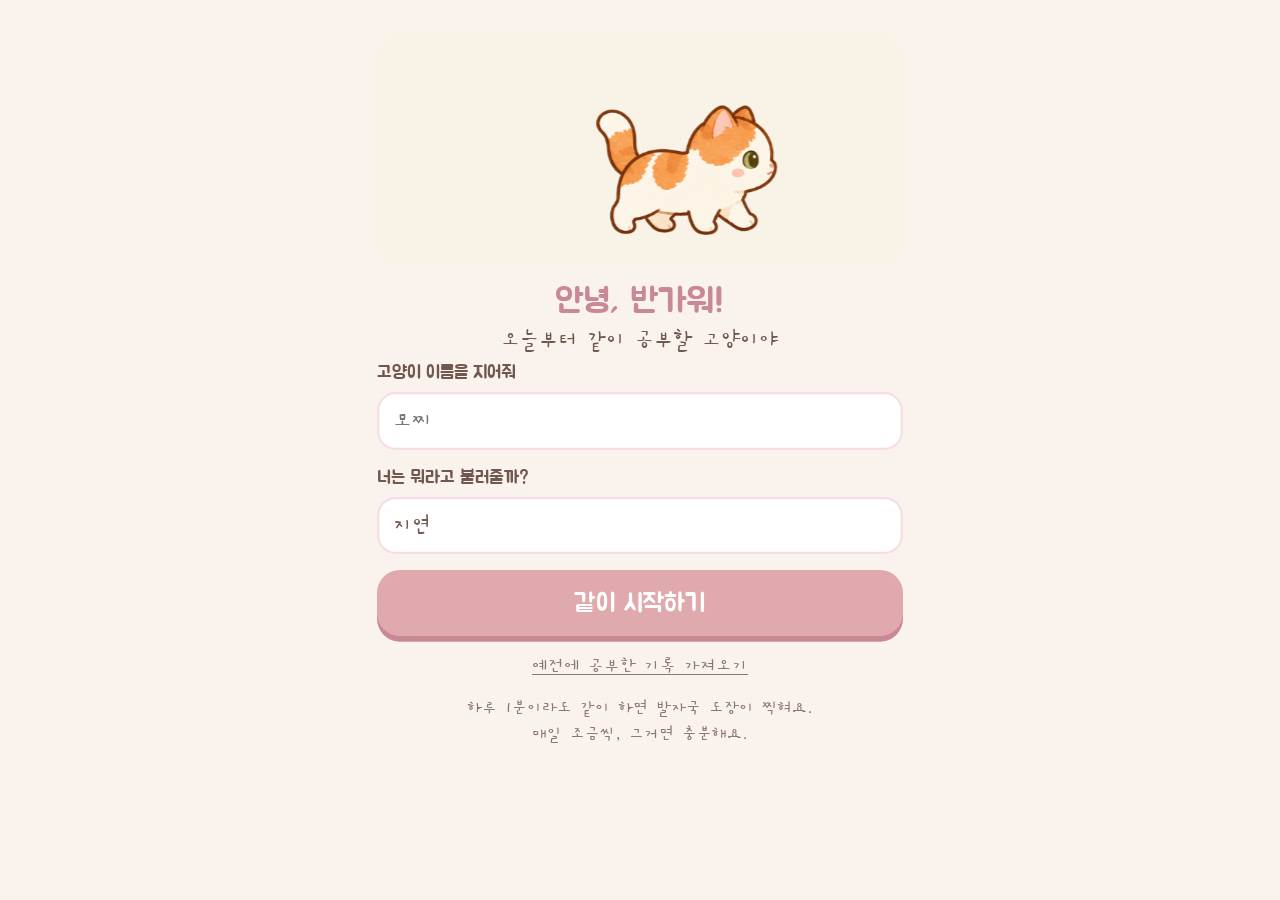
==== index.html @ 9a5773cb "Update installed app icon to painted kitten" ====
<!doctype html>
<html lang="ko">
<head>
<meta charset="utf-8">
<meta name="viewport" content="width=device-width,initial-scale=1,viewport-fit=cover,user-scalable=no">
<title>냥공부</title>
<meta name="description" content="고양이랑 매일 조금씩 공부하는 앱">
<meta name="theme-color" content="#fffaf0">
<meta name="apple-mobile-web-app-capable" content="yes">
<meta name="mobile-web-app-capable" content="yes">
<meta name="apple-mobile-web-app-title" content="냥공부">
<meta name="apple-mobile-web-app-status-bar-style" content="default">
<link rel="apple-touch-icon" href="icons/icon-180-v2.png">
<link rel="icon" href="icons/icon-192-v2.png">
<link rel="manifest" href="manifest.json">
<link rel="preconnect" href="https://fonts.googleapis.com">
<link rel="preconnect" href="https://fonts.gstatic.com" crossorigin>
<link href="https://fonts.googleapis.com/css2?family=Gaegu:wght@400;700&family=Jua&display=swap" rel="stylesheet">
<style>
:root{
  --bg:#faf3ed; --card:#fffdf8; --ink:#70584f; --soft:#8d786f; --line:#8a6d61;
  --pink:#dfa9ae; --pink-d:#c98994; --pink-l:#f5dfe0;
  --mint:#b4ccb8; --mint-l:#e8f0e5; --butter:#efda98; --butter-l:#f9efd2;
  --lav:#c9c2d9; --lav-l:#efebf5; --sky:#c9dfe5;
  --fur:#fffaf2; --p1:#e8ad7c; --p2:#e8ad7c; --tail:#e8ad7c;
  --frame-bd:#ffffff; --frame-bg:#ffe9ef; --frame-tape:transparent;
  --room-wall:#f8f2e7; --room-floor1:#f2eadb; --room-floor2:#f2eadb; --room-border:#d9c8b5; --room-rug:transparent;
  --r:22px;
  --sat:env(safe-area-inset-top,0px); --sab:env(safe-area-inset-bottom,0px);
}
*{box-sizing:border-box;-webkit-tap-highlight-color:transparent}
html,body{margin:0;height:100%;background:var(--bg);color:var(--ink)}
body{font-family:'Gaegu','Jua',system-ui,sans-serif;font-size:19px;overflow-x:hidden;
  -webkit-user-select:none;user-select:none;overscroll-behavior:none}
button,input{font-family:inherit;color:inherit}
.jua{font-family:'Jua',system-ui,sans-serif}
#app{max-width:520px;margin:0 auto;min-height:100%;padding:calc(var(--sat) + 14px) 16px calc(var(--sab) + 96px)}

/* ---------- 상단 ---------- */
.top{display:flex;align-items:center;justify-content:space-between;margin-bottom:12px}
.logo{font-family:'Jua';font-size:24px;color:var(--pink-d);letter-spacing:-.5px}
.pills{display:flex;gap:6px}
.pill{display:flex;align-items:center;gap:4px;background:var(--card);border-radius:99px;padding:5px 11px 5px 8px;
  font-family:'Jua';font-size:15px;box-shadow:0 2px 0 #f3d9e1}
.pill svg{width:18px;height:18px}
.dday-pill{color:var(--pink-d);white-space:nowrap}

.card{background:var(--card);border-radius:var(--r);padding:16px 18px;box-shadow:0 3px 0 #f5dbe3}
.greet{font-family:'Jua';font-size:22px;margin:0 0 4px}
.line{font-size:21px;line-height:1.35;margin:0;min-height:1.35em}
.today{margin-top:8px;font-size:17px;color:var(--soft)}

/* ---------- 무대 (고양이가 걷는 곳) ---------- */
.stage{position:relative;height:234px;margin:12px -16px 4px;overflow:hidden;background:var(--room-wall)}
.stage .wall{position:absolute;inset:0 0 76px 0;
  background:linear-gradient(90deg,rgba(138,109,97,.07) 1px,transparent 1px) 0 0/38px 38px,
    linear-gradient(0deg,rgba(138,109,97,.06) 1px,transparent 1px) 0 0/38px 38px,var(--room-wall);
  transition:background .4s}
.stage .floor{position:absolute;left:0;right:0;bottom:0;height:78px;
  background:linear-gradient(90deg,rgba(138,109,97,.11) 1px,transparent 1px) 0 0/38px 38px,
    linear-gradient(0deg,rgba(138,109,97,.09) 1px,transparent 1px) 0 0/38px 38px,var(--room-floor1);
  border-top:2px solid var(--room-border);transition:background .4s,border-color .4s}
.stage .rug{display:none}
.win{position:absolute;right:26px;top:14px;width:78px;height:64px;border-radius:14px;background:linear-gradient(#cfeafe,#eaf6ff);
  border:4px solid #fff;box-shadow:0 2px 0 #f3d4de}
.win:before,.win:after{content:"";position:absolute;background:#fff}
.win:before{left:50%;top:0;bottom:0;width:4px;transform:translateX(-50%)}
.win:after{top:50%;left:0;right:0;height:4px;transform:translateY(-50%)}
.cloud{position:absolute;width:24px;height:9px;border-radius:9px;background:#fff;top:18px;left:8px;animation:drift 9s linear infinite}
@keyframes drift{from{transform:translateX(-10px)}to{transform:translateX(60px)}}
.frame{position:absolute;left:26px;top:20px;width:44px;height:54px;background:#fff;border-radius:8px;box-shadow:0 2px 0 #f3d4de;
  display:grid;place-items:center;font-family:'Jua';font-size:11px;color:var(--pink-d);text-align:center;line-height:1.1}
.catwrap{position:absolute;bottom:14px;left:0;width:140px;height:112px;will-change:transform;cursor:pointer}
.catflip{width:100%;height:100%;transition:transform .18s}
.catwrap.hop .catflip{animation:hop .55s ease-out}
@keyframes hop{0%{transform:translateY(0) scaleX(var(--dir))}40%{transform:translateY(-26px) scaleX(var(--dir))}100%{transform:translateY(0) scaleX(var(--dir))}}
.bubble{position:absolute;bottom:158px;left:0;max-width:min(260px,calc(100vw - 40px));background:#fff;border-radius:16px;padding:8px 13px;
  font-size:18px;line-height:1.3;box-shadow:0 3px 0 #f1d3dd;transform:translateX(-50%);opacity:0;transition:opacity .3s;pointer-events:none;
  white-space:normal;width:max-content}
.bubble.on{opacity:1}
.bubble:after{content:"";position:absolute;left:50%;bottom:-8px;transform:translateX(-50%);border:8px solid transparent;border-top-color:#fff;border-bottom:0}
.zzz{position:absolute;font-family:'Jua';color:#b9a6e8;font-size:20px;pointer-events:none;animation:zz 2.6s ease-in infinite;opacity:0}
@keyframes zz{0%{opacity:0;transform:translate(0,0) scale(.6)}20%{opacity:1}100%{opacity:0;transform:translate(22px,-46px) scale(1.2)}}
.heart{position:absolute;color:var(--pink);font-size:22px;pointer-events:none;animation:heart 1.1s ease-out forwards}
@keyframes heart{from{opacity:1;transform:translate(0,0) scale(.6)}to{opacity:0;transform:translate(var(--hx),-70px) scale(1.3)}}

/* ---------- 고양이 SVG ---------- */
.cat{width:100%;height:100%;overflow:visible}
.cat .o{stroke:var(--line);stroke-width:2.2;stroke-linejoin:round;stroke-linecap:round}
.cat .fur{fill:var(--fur)} .cat .p1{fill:var(--p1)} .cat .p2{fill:var(--p2)}
.cat .leg{transform-box:fill-box;transform-origin:50% 12%}
.cat .tail{transform-box:fill-box;transform-origin:100% 100%}   /* 꼬리는 가만히 — 고양이는 기분 좋을 땐 꼬리를 흔들지 않고 골골거려요 */
.walking .leg.a{animation:legA .44s ease-in-out infinite alternate}
.walking .leg.b{animation:legB .44s ease-in-out infinite alternate}
.walking .bodyg{animation:bob .22s ease-in-out infinite alternate}
@keyframes legA{from{transform:rotate(22deg)}to{transform:rotate(-22deg)}}
@keyframes legB{from{transform:rotate(-22deg)}to{transform:rotate(22deg)}}
@keyframes bob{from{transform:translateY(0)}to{transform:translateY(-2.5px)}}
.m-tired.walking .leg.a,.m-tired.walking .leg.b{animation-duration:.9s}
.m-tired.walking .bodyg{animation-duration:.45s}
.eyes-open{transform-box:fill-box;transform-origin:center;animation:blink 4.2s infinite}
@keyframes blink{0%,93%,100%{transform:scaleY(1)}96%{transform:scaleY(.1)}}
.eyes-happy,.eyes-closed,.eyes-tired,.sweat{display:none}
.sleeppose{display:none}
.m-sleep:not(.awake) .walkpose,.m-rest:not(.awake) .walkpose,.resting .walkpose{display:none}
.m-sleep:not(.awake) .sleeppose,.m-rest:not(.awake) .sleeppose,.resting .sleeppose{display:inline}
.sleeppose .eyes-open{display:none} .sleeppose .eyes-closed{display:inline}
.m-tired .eyes-open{display:none} .m-tired .eyes-tired{display:inline} .m-tired .sleeppose .eyes-closed{display:none}
.m-tired .sweat{display:inline}
.head{transform-box:fill-box;transform-origin:50% 50%}
.m-tired .head{transform:translateY(5px) rotate(6deg)}
.pet .walkpose .eyes-open,.pet .walkpose .eyes-tired,.happyface .walkpose .eyes-open{display:none}
.pet .walkpose .eyes-happy,.happyface .walkpose .eyes-happy{display:inline}
.acc{display:none}
/* ---------- 사진 냥이 (스티커) ---------- */
.ph{display:none;position:absolute;left:50%;bottom:22px;width:112px;height:112px;margin-left:-56px;transform-origin:50% 100%}
.photo .ph{display:block} .photo .cat{display:none}
.pimg{width:100%;height:100%;border-radius:28px;border:5px solid var(--frame-bd);background-color:var(--frame-bg);
  background-position:center;background-size:cover;background-repeat:no-repeat;
  box-shadow:0 5px 0 #f1cfd9,0 10px 18px rgba(120,60,80,.13);transition:background-image .2s,border-color .3s,background-color .3s}
.ftape{position:absolute;width:34px;height:16px;background:var(--frame-tape);opacity:.85;box-shadow:0 1px 2px rgba(0,0,0,.08);pointer-events:none;transition:background .3s}
.ftape.a{left:-6px;top:6px;transform:rotate(-18deg)}
.ftape.b{right:-6px;bottom:10px;transform:rotate(14deg)}
.mini .ftape{width:22px;height:11px}
.photo.walking .ph{animation:wob .44s ease-in-out infinite alternate}
.photo.walking.m-tired .ph{animation-duration:.9s}
.photo.sleeping .ph{animation:breathe 3s ease-in-out infinite}
@keyframes wob{from{transform:rotate(-6deg) translateY(0)}to{transform:rotate(6deg) translateY(-7px)}}
@keyframes breathe{0%,100%{transform:scale(1)}50%{transform:scale(1.035,1.02)}}
.pacc{position:absolute;display:none;filter:drop-shadow(0 2px 0 rgba(0,0,0,.08))}
.w-bow .pacc.bow{display:block;right:-14px;top:-14px;width:44px}
.w-flower .pacc.flower{display:block;left:-10px;top:-10px;width:30px}
.w-crown .pacc.crown{display:block;left:50%;top:-24px;width:40px;margin-left:-20px}
.w-bell .pacc.bell{display:block;left:50%;bottom:-27px;width:70px;margin-left:-35px}
.w-glasses .pacc.glasses{display:block;right:-18px;bottom:-8px;width:50px;transform:rotate(12deg)}
.w-headband .pacc.headband{display:block;left:50%;top:-17px;width:50px;margin-left:-25px}
.w-bowtie .pacc.bowtie{display:block;left:50%;bottom:-17px;width:36px;margin-left:-18px}
.w-scarf .pacc.scarf{display:block;left:50%;bottom:-31px;width:80px;margin-left:-40px}
.mini .ph{display:block;position:relative;left:0;margin:0 auto;bottom:0}
.looks{display:flex;gap:10px;margin-bottom:18px}
.w-bow .acc-bow,.w-bell .acc-bell,.w-flower .acc-flower,.w-glasses .acc-glasses,.w-crown .acc-crown,
.w-headband .acc-headband,.w-bowtie .acc-bowtie,.w-scarf .acc-scarf{display:inline}

/* ---------- 버튼 ---------- */
.btn{display:block;width:100%;border:0;border-radius:20px;padding:15px 12px;font-family:'Jua';font-size:22px;cursor:pointer;
  background:var(--pink);color:#fff;box-shadow:0 5px 0 var(--pink-d);transition:transform .08s,box-shadow .08s}
.btn:active{transform:translateY(4px);box-shadow:0 1px 0 var(--pink-d)}
.btn.sub{font-size:18px;padding:12px 8px;color:var(--ink)}
.btn.butter{background:var(--butter);box-shadow:0 5px 0 #eebd57}
.btn.mint{background:var(--mint);box-shadow:0 5px 0 #5fc1a1}
.btn.lav{background:var(--lav);box-shadow:0 5px 0 #a58ce8;color:#fff}
.btn.ghost{background:#fff;color:var(--ink);box-shadow:0 4px 0 #efd5dd}
.row{display:grid;grid-template-columns:1fr 1fr;gap:10px;margin-top:12px}
.link{display:block;margin:16px auto 0;background:none;border:0;color:var(--soft);font-size:17px;text-decoration:underline;text-underline-offset:3px}
.weekpaws{display:flex;justify-content:space-between;margin-top:16px}
.wp{display:flex;flex-direction:column;align-items:center;gap:3px;font-size:14px;color:var(--soft);flex:1}
.wp .dot{width:34px;height:34px;border-radius:50%;background:#fff;display:grid;place-items:center;box-shadow:0 2px 0 #f3d9e1}
.wp .dot svg{width:22px;height:22px}
.wp.today .dot{outline:3px solid var(--pink-l)}

/* ---------- 탭바 ---------- */
.tabs{position:fixed;left:0;right:0;bottom:0;background:rgba(255,255,255,.94);backdrop-filter:blur(10px);-webkit-backdrop-filter:blur(10px);
  display:flex;justify-content:space-around;padding:8px 8px calc(var(--sab) + 8px);border-top:2px solid #fbe3ea;z-index:20}
.tab{background:none;border:0;display:flex;flex-direction:column;align-items:center;gap:2px;font-family:'Jua';font-size:13px;color:#c7b3bb;width:70px}
.tab svg{width:26px;height:26px;fill:currentColor}
.tab.on{color:var(--pink-d)}
.view{display:none}.view.on{display:block;animation:fade .25s}
@keyframes fade{from{opacity:0;transform:translateY(6px)}to{opacity:1;transform:none}}
h2{font-family:'Jua';font-size:24px;margin:4px 0 12px;font-weight:400}
h3{font-family:'Jua';font-size:19px;margin:0 0 10px;font-weight:400}

/* ---------- 시트 / 모달 ---------- */
.dim{position:fixed;inset:0;background:rgba(90,60,70,.35);z-index:70;display:none;align-items:flex-end;justify-content:center}
.dim.on{display:flex;animation:fadeIn .2s}
.dim.center{align-items:center;padding:20px}
@keyframes fadeIn{from{opacity:0}to{opacity:1}}
.sheet{background:#fff;width:100%;max-width:520px;border-radius:28px 28px 0 0;padding:22px 18px calc(var(--sab) + 22px);animation:up .28s cubic-bezier(.2,.9,.3,1.2);
  max-height:90vh;max-height:90dvh;overflow-y:auto;overscroll-behavior:contain;-webkit-overflow-scrolling:touch}
.dim.center .sheet{border-radius:28px;padding:24px 20px;text-align:center;max-width:380px}
@keyframes up{from{transform:translateY(40px);opacity:.5}to{transform:none;opacity:1}}
.chips{display:grid;grid-template-columns:repeat(3,1fr);gap:10px;margin-bottom:14px}
.chip{border:0;border-radius:18px;padding:14px 6px;font-family:'Jua';font-size:19px;background:var(--c,#eee);color:var(--ink);box-shadow:0 4px 0 rgba(0,0,0,.08)}
.chip small{display:block;font-family:'Gaegu';font-size:14px;opacity:.75;margin-top:2px}
.chip.sel{outline:3px solid var(--ink)}
.sheet .hint{font-size:17px;color:var(--soft);margin:-6px 0 14px}

/* ---------- 집중 화면 ---------- */
#focus{position:fixed;inset:0;background:var(--bg);z-index:30;display:none;flex-direction:column;align-items:center;
  padding:calc(var(--sat) + 22px) 16px calc(var(--sab) + 22px)}
#focus.on{display:flex}
.fsub{font-family:'Jua';font-size:18px;padding:6px 16px;border-radius:99px;background:var(--c,#fff)}
.ring{position:relative;width:250px;height:250px;margin:18px 0 4px}
.ring svg{width:100%;height:100%;transform:rotate(-90deg)}
.ring .t{position:absolute;inset:0;display:flex;flex-direction:column;align-items:center;justify-content:center}
.ring .big{font-family:'Jua';font-size:54px;letter-spacing:1px}
.ring .small{font-size:18px;color:var(--soft)}
.fline{font-size:21px;text-align:center;min-height:2.6em;line-height:1.3;max-width:340px;margin:6px 0 0}
#focus .stage{width:100%;margin:0;flex:1;min-height:190px;max-width:520px}
.fbtns{display:grid;grid-template-columns:1fr 1.4fr;gap:10px;width:100%;max-width:420px}

/* ---------- 기록 ---------- */
.cal{display:grid;grid-template-columns:repeat(7,minmax(0,1fr));gap:5px;text-align:center}
.cal .h{font-family:'Jua';font-size:14px;color:var(--soft)}
.cal .d{height:64px;border-radius:12px;background:#fff7f9;display:flex;flex-direction:column;align-items:center;justify-content:flex-end;gap:0;padding:0 0 5px;font-size:14px;color:#c8b3bb;position:relative;overflow:hidden}
.cal .d svg{width:24px;height:24px;flex:none}
.cal .d .n{position:absolute;top:4px;left:6px;font-size:11px;line-height:1}
.cal .d .tm{font-family:'Jua';font-size:11.5px;line-height:1.15;color:var(--pink-d);white-space:nowrap;margin-top:1px}
.cal .d.today{background:#fff;box-shadow:inset 0 0 0 2px var(--pink)}
.cal .d.today .n{color:var(--pink-d);font-family:'Jua'}
.cal .d.go{cursor:pointer}
.cal .d.fut{opacity:.55}
/* 하루 기록 고치기·지우기 */
.srows{display:grid;gap:8px;margin-bottom:4px}
.srow{display:flex;align-items:center;gap:10px;background:#fff7f9;border-radius:16px;padding:10px 10px 10px 12px}
.srow>i{width:10px;height:34px;border-radius:5px;flex:none}
.srow .si{flex:1;min-width:0}.srow .si b{display:block;font-family:'Jua';font-weight:400;font-size:18px}
.srow .si span{display:block;font-size:14px;color:var(--soft);white-space:nowrap;overflow:hidden;text-overflow:ellipsis}
.srow button{border:0;border-radius:12px;padding:8px 10px;font-family:'Jua';font-size:15px;background:#fff;box-shadow:0 2px 0 #efd5dd;flex:none}
.srow .sdel{color:var(--pink-d)}
.mstep{display:flex;align-items:center;justify-content:center;gap:6px;margin:0 0 6px}
.mstep button{border:0;border-radius:14px;width:46px;height:44px;flex:none;font-family:'Jua';font-size:17px;background:#ffe7ee;box-shadow:0 3px 0 #f6c9d6}
.mstep b{font-family:'Jua';font-weight:400;font-size:22px;min-width:100px;text-align:center;color:var(--pink-d);white-space:nowrap}
.calnav{display:flex;align-items:center;justify-content:space-between;margin-bottom:10px}
.calnav button{background:#fff;border:0;border-radius:12px;width:38px;height:38px;font-family:'Jua';font-size:18px;box-shadow:0 2px 0 #f3d9e1}
.stats{display:grid;grid-template-columns:repeat(3,1fr);gap:8px;margin-bottom:14px}
.stat{background:#fff;border-radius:18px;padding:10px 6px;text-align:center;box-shadow:0 3px 0 #f5dbe3}
.stat b{display:block;font-family:'Jua';font-size:22px;font-weight:400;color:var(--pink-d)}
.stat span{font-size:14px;color:var(--soft)}
.bar{display:grid;grid-template-columns:62px 1fr 78px;align-items:center;gap:8px;margin:8px 0;font-size:17px}
.bar .tr{height:16px;background:#fff4f7;border-radius:10px;overflow:hidden}
.bar .fl{height:100%;border-radius:10px;background:var(--c);transition:width .6s}
.bar .v{text-align:right;color:var(--soft);font-size:15px}

/* ---------- 꾸미기 ---------- */
.preview{height:204px;position:relative;background:var(--room-wall);border-radius:var(--r);margin-bottom:14px;overflow:hidden}
#decoStage .catwrap{left:50%;margin-left:-80px;width:160px;height:128px;bottom:12px}
#decoStage .ph{width:124px;height:124px;margin-left:-62px}
.furs{display:flex;gap:10px;margin-bottom:18px}
.fur{flex:1;border:0;border-radius:18px;padding:10px 4px 8px;background:#fff;box-shadow:0 3px 0 #f5dbe3;font-family:'Jua';font-size:15px}
.fur i{display:block;width:34px;height:34px;border-radius:50%;margin:0 auto 4px;border:3px solid var(--line)}
.fur.sel{outline:3px solid var(--pink)}
.accs{display:grid;grid-template-columns:repeat(3,1fr);gap:10px}
.accb{border:0;border-radius:18px;background:#fff;padding:12px 6px 10px;box-shadow:0 3px 0 #f5dbe3;font-family:'Jua';font-size:15px;position:relative;overflow:hidden}
.accplate{width:60px;height:60px;border-radius:50%;margin:0 auto 6px;display:grid;place-items:center;
  background:var(--pc,#ffe0e9);box-shadow:inset 0 -3px 0 rgba(0,0,0,.07)}
.accplate svg{width:38px;height:38px;overflow:visible}
.accb.tier-top:not(.lock) .accplate{background:linear-gradient(160deg,#fff3cf,#ffd35c);
  box-shadow:inset 0 -3px 0 rgba(0,0,0,.07),0 0 0 3px #fff,0 0 12px rgba(255,211,92,.65)}
.accb .need{display:flex;align-items:center;justify-content:center;gap:3px;font-family:'Gaegu';font-size:12.5px;color:var(--soft);margin-top:1px}
.accb .need svg{width:12px;height:12px;flex:none}
.accb.lock .accplate{background:#efe4e8}
.accb.lock .accplate svg{filter:grayscale(1);opacity:.5}
.accb.on{outline:3px solid var(--pink)}
.accb.on:after{content:"✓";position:absolute;top:6px;right:8px;width:19px;height:19px;border-radius:50%;
  background:var(--pink);color:#fff;font-size:12px;line-height:19px;font-family:'Jua'}

/* ---------- 상점 ---------- */
.shopbar{display:flex;align-items:center;justify-content:space-between;margin:2px 0 12px}
.shopbar .bal{display:flex;align-items:center;gap:5px;background:var(--butter-l);border-radius:99px;padding:6px 14px;font-family:'Jua';font-size:16px;color:#a97a1f}
.shopbar .bal svg{width:18px;height:18px}
.shop-tabs{display:flex;gap:8px;margin-bottom:12px}
.shop-tab{flex:1;border:0;border-radius:16px;padding:10px 4px;background:#fff;box-shadow:0 3px 0 #f5dbe3;font-family:'Jua';font-size:15px;color:var(--soft)}
.shop-tab.on{background:var(--pink);color:#fff;box-shadow:0 3px 0 var(--pink-d)}
.cost{display:flex;align-items:center;justify-content:center;gap:3px;font-family:'Jua';font-size:13px;color:#a97a1f;margin-top:2px}
.cost svg{width:12px;height:12px;flex:none}
.accb.buy{background:#fffaf0}
.accb.buy .accplate{background:var(--pc,#fff2cf)}
.accb.cant{opacity:.55}
.rooms{display:grid;grid-template-columns:repeat(2,1fr);gap:10px;margin-bottom:8px}
.roomb{border:0;border-radius:18px;background:#fff;padding:0 0 10px;box-shadow:0 3px 0 #f5dbe3;font-family:'Jua';font-size:14px;position:relative;overflow:hidden;text-align:center}
.roomb .swatch{height:56px;display:flex}
.roomb .swatch i{flex:1}
.roomb .rn{display:block;margin-top:8px}
.roomb .cost{justify-content:center;margin-top:2px}
.roomb .swatch{background:#fff}
.roomb.on{outline:3px solid var(--pink)}
.roomb.on:after{content:"✓";position:absolute;top:6px;right:8px;width:19px;height:19px;border-radius:50%;
  background:var(--pink);color:#fff;font-size:12px;line-height:19px;font-family:'Jua'}
.roomb.cant{opacity:.55}
/* 구매 미리보기 — 상점에서 누르면 바로 사지 않고 여기서 한 번 더 확인 */
.stage.bpv{height:196px;margin:0 0 14px;border-radius:20px;background:var(--bg)}
.bpv .win{right:12px;top:10px;width:56px;height:46px}
.bpcat{position:absolute;left:50%;bottom:20px;width:140px;height:112px;margin-left:-70px}
.bpname{font-family:'Jua';font-size:24px;color:var(--pink-d);margin:0}
.bpcost{display:inline-flex;align-items:center;gap:5px;background:var(--butter-l);border-radius:99px;padding:5px 14px;margin-top:6px;
  font-family:'Jua';font-size:18px;color:#a97a1f}
.bpcost svg{width:20px;height:20px}

/* ---------- 설정 ---------- */
.field{margin-bottom:14px}
.field label{display:block;font-family:'Jua';font-size:16px;margin-bottom:6px}
.inp{width:100%;border:0;border-radius:16px;padding:13px 14px;font-size:20px;background:#fff;box-shadow:inset 0 0 0 2px #f6dce4;outline:none;-webkit-user-select:text;user-select:text}
.inp:focus{box-shadow:inset 0 0 0 3px var(--pink)}
.steps{margin:6px 0 0;padding-left:22px;line-height:1.55;font-size:18px}
.note{font-size:16px;color:var(--soft);line-height:1.4}
textarea.inp{height:90px;font-size:13px;font-family:ui-monospace,monospace;resize:none}
.sec{margin-bottom:16px}

/* ---------- 온보딩 ---------- */
#onb{position:fixed;inset:0;background:var(--bg);z-index:60;overflow:auto;display:none;padding:calc(var(--sat) + 20px) 18px calc(var(--sab) + 24px)}
#onb.on{display:block}
#onb .in{max-width:460px;margin:0 auto}
.big-title{font-family:'Jua';font-size:30px;text-align:center;margin:6px 0 2px;color:var(--pink-d)}
.big-sub{text-align:center;font-size:20px;margin:0 0 6px}

.mini{width:120px;height:96px;margin:0 auto}
.rewardnum{font-family:'Jua';font-size:30px;color:var(--pink-d);margin:6px 0}
.toast{position:fixed;left:50%;top:calc(var(--sat) + 14px);transform:translate(-50%,-80px);background:#fff;border-radius:16px;padding:10px 16px;
  box-shadow:0 4px 0 #f1d3dd;z-index:80;transition:transform .3s;font-size:18px;max-width:90%;text-align:center}
.toast.on{transform:translate(-50%,0)}

/* ---------- 사문 ---------- */
.smscore{text-align:center;margin-bottom:14px}
.smscore .lbl{font-family:'Jua';font-size:17px;color:var(--soft)}
.smscore .big{display:flex;align-items:baseline;justify-content:center;gap:10px;margin:2px 0 8px}
.smscore .big b{font-family:'Jua';font-weight:400;font-size:56px;color:var(--pink-d);line-height:1}
.smscore .gr{font-family:'Jua';font-size:20px;background:var(--pink-l);color:var(--pink-d);border-radius:99px;padding:3px 12px}
.smscore .meter{height:8px;background:#fff0f4;border-radius:9px;overflow:hidden;margin:0 20px}
.smscore .meter i{display:block;height:100%;background:var(--mint);border-radius:9px;transition:width .6s}
.smscore .note{margin:8px 0 0}
.smday{display:flex;align-items:center;justify-content:center;gap:8px;margin:12px 0 2px;font-family:'Jua';font-size:15px;color:var(--soft)}
.smday i{width:16px;height:16px;border-radius:50%;background:#fff;box-shadow:inset 0 0 0 2px #f6d3de}
.smday i.on{background:var(--pink);box-shadow:none}
.smday span{margin-left:4px}
.btn:disabled{opacity:.45}
.smch{display:grid;grid-template-columns:1fr 70px 38px;align-items:center;gap:8px;width:100%;background:none;border:0;padding:7px 0;text-align:left;
  font-size:16px;border-bottom:1px dashed #f6dce4}
.smch:last-child{border-bottom:0}
.smch .t em{font-style:normal;font-family:'Jua';font-size:12px;color:#fff;background:#d9c6cf;border-radius:6px;padding:1px 5px;margin-right:5px}
.smch .hot{font-family:'Jua';font-weight:400;font-size:11px;color:var(--pink-d);background:var(--pink-l);border-radius:6px;padding:1px 5px}
.smch .tr{height:10px;background:#fff4f7;border-radius:8px;overflow:hidden}
.smch .tr i{display:block;height:100%;border-radius:8px}
.smch .v{text-align:right;font-size:14px;color:var(--soft)}
.mockgrp{margin-bottom:12px}
.mockgrp:last-child{margin-bottom:0}
.mockhd{font-family:'Jua';font-size:15px;color:var(--soft);margin-bottom:2px}
.mockrow{display:flex;align-items:baseline;flex-wrap:wrap;gap:4px 8px;padding:8px 0;border-bottom:1px dashed #f6dce4;font-size:16px}
.mockrow:last-child{border-bottom:0}
.mockrow>span:first-child{color:var(--soft);width:30px}
.mockrow>span.mockn{width:auto;color:#fff}
.mockrow b{font-family:'Jua';font-weight:400;font-size:19px;color:var(--pink-d)}
.mockd{font-family:'Jua';font-size:13px;color:var(--soft);background:#f7f0f2;border-radius:8px;padding:1px 7px}
.mockd.up{color:#3fa585;background:#e7f7f0}
.mockd.down{color:var(--pink-d);background:#ffe3ea}
.mockx{margin-left:auto;border:0;background:none;color:#d9c6cf;font-size:14px;padding:2px 6px}
#quiz{position:fixed;inset:0;background:var(--bg);z-index:35;display:none;flex-direction:column;
  padding:calc(var(--sat) + 12px) 16px calc(var(--sab) + 16px);overflow-y:auto}
#quiz.on{display:flex}
.qzin{max-width:520px;width:100%;margin:0 auto;display:flex;flex-direction:column;min-height:100%}
.qztop{display:flex;align-items:center;gap:10px}
.qzx{border:0;background:#fff;border-radius:12px;width:38px;height:38px;font-family:'Jua';font-size:18px;box-shadow:0 2px 0 #f3d9e1;flex:none}
.qzprog{display:flex;gap:4px;flex:1}
.qzprog i{flex:1;height:8px;border-radius:5px;background:#fbe1e9}
.qzprog i.ok{background:var(--mint)} .qzprog i.no{background:var(--pink)} .qzprog i.cur{background:#f5b5c7}
.qzcat{width:44px;height:44px;border-radius:14px;border:3px solid #fff;flex:none;background:#ffe9ef center/cover no-repeat;box-shadow:0 2px 0 #f1cfd9;transition:transform .2s}
.qzcat.yay{transform:rotate(-8deg) scale(1.08)} .qzcat.hm{transform:rotate(6deg)}
.qztag{font-family:'Jua';font-size:14px;color:var(--soft);margin:12px 2px 6px}
.qztime{height:5px;background:#fbe1e9;border-radius:4px;overflow:hidden;margin-bottom:12px}
.qztime i{display:block;height:100%;width:100%;background:var(--butter);border-radius:4px}
.qztime i.late{background:#e9dde2}
.qzq{background:#fff;border-radius:var(--r);padding:18px;box-shadow:0 3px 0 #f5dbe3;font-family:-apple-system,'Apple SD Gothic Neo','Noto Sans KR',system-ui,sans-serif;font-weight:500;font-size:18.5px;line-height:1.55;letter-spacing:-.2px;-webkit-user-select:text;user-select:text}
.qzq p{margin:0}
.blank{display:inline-block;min-width:64px;border-bottom:2.5px solid var(--pink);margin:0 3px;text-align:center;font-family:'Jua';font-size:15px;color:var(--pink-d);vertical-align:2px}
.qzq .qzlead{font-family:'Jua';font-size:16px;color:var(--soft);margin-bottom:6px}
.qzq .qzlead+p{margin-top:0}
.qzq table.dt{border-collapse:collapse;margin:10px 0;width:100%;font-size:16px;text-align:center}
.qzq .dt th,.qzq .dt td{border:1.5px solid #f3d3dd;padding:6px 4px}
.qzq .dt th{background:#fff6f8;font-family:'Jua';font-weight:400}
.qzq table+p{margin-top:8px}
.qzo{display:grid;gap:9px;margin-top:14px}
.qzo.ox{grid-template-columns:1fr 1fr}
.qzb{border:0;border-radius:18px;background:#fff;padding:14px 14px;font-family:-apple-system,'Apple SD Gothic Neo','Noto Sans KR',system-ui,sans-serif;font-weight:500;font-size:17px;text-align:left;box-shadow:0 4px 0 #efd5dd;line-height:1.3;
  transition:transform .08s}
.qzb:active{transform:translateY(3px)}
.qzo.ox .qzb{text-align:center;padding:18px 0}
.oxo,.oxx{font-family:'Jua';font-size:40px;line-height:1}
.oxo{color:#5fc1a1} .oxx{color:var(--pink-d)}
.qzb.right{background:var(--mint-l);box-shadow:0 4px 0 #8fdcc2;outline:3px solid #5fc1a1}
.qzb.wrong{background:#ffe3ea;box-shadow:0 4px 0 #f6b3c5;outline:3px solid var(--pink)}
.qzb:disabled{color:inherit}
.qzb .bn{font-style:normal;color:var(--pink-d);margin-right:4px}.qzb .sp{display:inline-block;width:14px}
.qzfb{display:none;margin-top:14px;border-radius:var(--r);padding:14px 16px;background:#fff;box-shadow:0 3px 0 #f5dbe3}
.qzfb.on{display:block;animation:up .25s}
.qzfb.ok{background:#effbf6} .qzfb.no{background:#fff1f5}
.qzfb .h{font-family:'Jua';font-size:20px;margin-bottom:4px}
.qzfb.dk{background:#f5f1ff} .qzfb.dk .h{color:#8f76e0}
.qzdk{border:0;background:none;color:var(--soft);font-family:'Jua';font-size:17px;padding:10px;margin:2px auto 0;text-decoration:underline;text-underline-offset:4px;grid-column:1/-1}
.qzfb.ok .h{color:#3fa585} .qzfb.no .h{color:var(--pink-d)}
.qzfb .x{font-family:-apple-system,'Apple SD Gothic Neo','Noto Sans KR',system-ui,sans-serif;font-size:16px;line-height:1.5;margin-bottom:6px}
.qzfb .s{font-size:13px;color:var(--soft);margin-bottom:10px}

/* ---------- 레몬 앨범 (공부한 날마다 폴라로이드 한 장) ---------- */
.album{display:grid;grid-template-columns:repeat(3,1fr);gap:14px 10px;padding:4px 2px}
.pola{background:#fff;padding:6px 6px 0;border-radius:4px;box-shadow:0 3px 9px rgba(120,60,80,.16);transform:rotate(var(--rot,0deg));cursor:pointer}
.pola .pi{aspect-ratio:1;background:#f3e9ec center/cover no-repeat;border-radius:2px}
.pola .pd{font-family:'Gaegu';font-weight:700;font-size:14px;text-align:center;padding:3px 0 5px;color:var(--soft)}
.pola.big{width:210px;margin:2px auto 12px;padding:10px 10px 0;cursor:default}
.pola.big .pd{font-size:19px;padding:6px 0 8px}
.pola.dev .pi{animation:develop 3s ease-out}
@keyframes develop{0%{filter:brightness(2) saturate(0) blur(4px)}55%{filter:brightness(1.2) saturate(.5) blur(1px)}100%{filter:none}}
.pola.lock{background:#fff7f9;box-shadow:none;outline:2px dashed #f3d3dd;outline-offset:-2px;cursor:default}
.pola.lock .pi{background:none;display:grid;place-items:center;font-family:'Jua';font-size:26px;color:#e8c9d3}
.polafan{display:flex;justify-content:center;margin:6px 0 14px}
.polafan .pola{width:86px;margin:0 -8px;cursor:default}
.pcap{font-size:17px;color:var(--soft);margin:0 0 4px}

/* ---------- 숨 고르기 ---------- */
.breathbtn{display:flex;align-items:center;justify-content:center;gap:6px;margin:14px auto 0;border:0;border-radius:99px;padding:9px 18px;
  background:var(--lav-l);color:#7d64d6;font-family:'Jua';font-size:16px;box-shadow:0 3px 0 #ddd0fb}
#breath{position:fixed;inset:0;z-index:36;display:none;flex-direction:column;align-items:center;justify-content:center;gap:10px;
  padding:calc(var(--sat) + 20px) 20px calc(var(--sab) + 24px);background:linear-gradient(#f4efff,#fff3f6)}
#breath.on{display:flex;animation:fade .4s}
.bcirc{position:relative;width:210px;height:210px;margin:26px 0 30px}
.bglow{position:absolute;inset:-26px;border-radius:50%;background:radial-gradient(circle,#dccfff 0 55%,rgba(220,207,255,0) 71%);transform:scale(.8);transition:transform 4s ease-in-out}
.bphoto{position:absolute;inset:0;border-radius:50%;border:6px solid #fff;background:#efe8ff center/cover no-repeat;box-shadow:0 8px 24px rgba(125,100,214,.2);
  transform:scale(.86);transition:transform 4s ease-in-out}
.bphase{font-family:'Jua';font-size:30px;color:#7d64d6;min-height:1.3em;margin:0;text-align:center}
.bsub{font-size:19px;color:var(--soft);min-height:1.4em;margin:0;text-align:center;max-width:320px;line-height:1.4}
.bdots{display:flex;gap:8px;margin:6px 0 18px}.bdots i{width:10px;height:10px;border-radius:50%;background:#e6ddfb}.bdots i.on{background:#a58ce8}
#breath .btn{max-width:320px}

/* ---------- 2026-09-30 개편: 오늘 시간 / 하루 기록 / 그래프 / 집중 모드 ---------- */
.hgrid{display:block}
.hero{margin-top:12px;text-align:center;padding:14px 16px 16px}
.hero .hl{font-family:'Jua';font-size:16px;color:var(--soft)}
.hero .hb{font-family:'Jua';font-size:58px;line-height:1.08;color:var(--pink-d);margin:2px 0 4px;letter-spacing:-1px}
.hero .hb small{font-size:26px;margin:0 8px 0 3px;letter-spacing:0}
.hero .hs{display:flex;height:12px;border-radius:8px;overflow:hidden;background:#fff0f4;margin:8px 4px 10px}
.hero .hs i{display:block;height:100%}
.hero .hc{display:flex;flex-wrap:wrap;gap:6px;justify-content:center}
.hero .hc span{font-family:'Jua';font-size:14.5px;padding:3px 11px;border-radius:99px;background:var(--c);color:var(--ink)}
.hero .today{margin:4px 0 0}
.seg{display:flex;gap:4px;background:#fff0f4;border-radius:16px;padding:4px;margin:0 0 12px}
.seg button{flex:1;border:0;border-radius:12px;padding:9px 2px;font-family:'Jua';font-size:15px;background:none;color:var(--soft)}
.seg button.on{background:#fff;color:var(--pink-d);box-shadow:0 2px 0 #f3d9e1}
.dsum{display:flex;align-items:baseline;flex-wrap:wrap;gap:4px 12px;margin:0 0 12px}
.dsum b{font-family:'Jua';font-weight:400;font-size:36px;line-height:1.1;color:var(--pink-d)}
.dsum span{font-size:16px;color:var(--soft)}
.sbar{display:grid;grid-template-columns:62px 1fr 92px;align-items:center;gap:8px;margin:9px 0;font-size:17px}
.sbar .tr{height:18px;background:#fff4f7;border-radius:10px;overflow:hidden}
.sbar .fl{height:100%;border-radius:10px;background:var(--c)}
.sbar .v{text-align:right;font-family:'Jua';font-size:16px}
.sbar .v small{display:block;font-family:'Gaegu';font-size:13px;color:var(--soft)}
.tt{display:grid;grid-template-columns:34px repeat(6,1fr);gap:2px;margin-bottom:10px}
.tt .th{font-family:'Jua';font-size:12px;color:var(--soft);text-align:center;padding:0 0 2px}
.tt .hr{font-family:'Jua';font-size:13px;color:var(--soft);text-align:right;padding-right:6px;align-self:center}
.tt .c{height:23px;background:#fff4f7;border-radius:5px;position:relative;overflow:hidden}
.tt .c i{position:absolute;top:0;bottom:0;left:0}
.tt .c.q0{border-radius:5px 0 0 5px}
.ttleg{display:flex;flex-wrap:wrap;gap:6px 10px;font-size:14px;color:var(--soft);margin:2px 0 4px}
.ttleg span{display:inline-flex;align-items:center;gap:5px}
.ttleg i{width:12px;height:12px;border-radius:4px;display:inline-block}
.dadd{margin-top:14px}
.inp.sm{padding:11px 12px;font-size:19px;text-align:center}
.two{display:grid;grid-template-columns:1fr 1fr;gap:10px}
.mrow{display:flex;align-items:center;gap:8px;margin-bottom:8px}
.mrow .inp{flex:1;min-width:0;text-align:center}
.mrow span{font-family:'Jua';font-size:18px;color:var(--soft)}
.mtot{font-family:'Jua';font-size:20px;color:var(--pink-d);text-align:center;min-height:1.4em;margin:2px 0 10px}
input[type=date].inp,input[type=time].inp{min-height:52px;font-family:'Jua',sans-serif;font-size:18px;text-align:center}
.chips.six{grid-template-columns:repeat(3,1fr)}
.chip.span2{grid-column:span 2}
.chips.mini6{gap:8px;margin-bottom:10px}
.chips.mini6 .chip{padding:10px 4px;font-size:17px}
/* 그래프 */
.chart{width:100%;height:auto;display:block;overflow:visible}
.chart text{font-family:'Jua',sans-serif;fill:var(--soft)}
.chart .gl{stroke:#f6dce4;stroke-width:1}
.chart .cut{stroke:#c9b6ff;stroke-width:1;stroke-dasharray:4 4}
.chart .cutl{font-size:10px;fill:#a58ce8}
.chart .ln{fill:none;stroke:var(--pink-d);stroke-width:3;stroke-linejoin:round;stroke-linecap:round}
.chart .ar{fill:url(#chg);stroke:none}
.chart .pt{fill:#fff;stroke:var(--pink-d);stroke-width:3}
.chart .pt.best{stroke:#3fa585;fill:#e7f7f0}
.chart .vl{font-size:13px;fill:var(--ink);text-anchor:middle}
.chart .xl{font-size:11px;text-anchor:middle}
.chart .yl{font-size:11px;text-anchor:end}
.chart .bar1{fill:var(--pink)}
.chart .bar1.today{fill:var(--pink-d)}
.chart .bar1.zero{fill:#f6dce4}
.chartnote{font-size:15px;color:var(--soft);margin:6px 0 0;text-align:center}
/* 모의고사 목록 */
.mockrow{cursor:pointer}
.mockn{font-family:'Jua';font-size:13px;color:#fff;background:#d9b6c3;border-radius:8px;padding:1px 8px;flex:none}
.mockrow.last .mockn{background:var(--pink)}
.mockrow .md{color:var(--soft);font-size:15px}
.mockrow .lb{font-size:14px;color:var(--soft);white-space:nowrap;overflow:hidden;text-overflow:ellipsis;max-width:110px}
.mockrow .est{font-size:12px;color:var(--pink-d);font-family:'Jua'}
.mockhead{display:flex;align-items:baseline;justify-content:space-between}
.msum{display:flex;gap:8px;margin:2px 0 10px}
.msum div{flex:1;background:#fff7f9;border-radius:14px;padding:8px 4px;text-align:center}
.msum b{display:block;font-family:'Jua';font-weight:400;font-size:20px;color:var(--pink-d)}
.msum span{font-size:13px;color:var(--soft)}
.smsub{font-size:14px;color:var(--soft);margin:6px 0 0;line-height:1.4}
/* 집중 모드 (고양이 얼굴만) */
.calmbtn{position:absolute;right:14px;top:calc(var(--sat) + 16px);border:0;border-radius:99px;padding:7px 14px;background:#fff;color:var(--soft);
  font-family:'Jua';font-size:14px;box-shadow:0 2px 0 #f3d9e1}
#focus .calmwrap{display:none}
#focus.calm .stage,#focus.calm .fline{display:none}
#focus.calm .calmwrap{display:flex;flex:1;width:100%;align-items:center;justify-content:center;min-height:0}
#focus.calm .ring{width:210px;height:210px;margin-top:10px}
#focus.calm .ring .big{font-size:46px}
.calmcat{position:relative;width:112px;height:112px;transform:scale(1.6);transform-origin:50% 50%}
.calmcat .ph{display:block;position:relative;left:0;bottom:0;margin:0;animation:breathe 4s ease-in-out infinite}
.calmcat.draw{width:240px;height:225px}
.calmcat.draw .cat{width:240px;height:225px}
/* 액자 테두리 무늬 + 새 꾸미기 */
.ph::before{content:"";position:absolute;inset:-9px;border-radius:var(--frame-rr,28%);clip-path:var(--frame-clip,none);background:var(--frame-ring,none);pointer-events:none}
.ph::after{content:"";position:absolute;inset:0;border-radius:var(--frame-r,25%);clip-path:var(--frame-clip,none);background:var(--frame-after,none);pointer-events:none}
.pimg{position:relative;border-width:var(--frame-bw,5px);border-bottom-width:var(--frame-bb,var(--frame-bw,5px));border-radius:var(--frame-r,25%);clip-path:var(--frame-clip,none)}
.w-garland .pacc.garland{display:block;left:-3px;top:-12px;width:122px}
.w-pearls .pacc.pearls{display:block;left:-4px;bottom:-15px;width:122px}
.w-heartpin .pacc.heartpin{display:block;left:-12px;top:-12px;width:34px}
.w-moon .pacc.moon{display:block;right:-12px;top:-15px;width:38px}
.w-lace .pacc.lace{display:block;left:-4px;top:-10px;width:120px}
.w-wreath .pacc.wreath{display:block;left:-16px;bottom:-13px;width:64px}
.w-ears .pacc.ears{display:block;left:50%;top:-26px;width:98px;margin-left:-49px}
.accplate .pl{width:38px;height:38px}
/* 넓은 화면(컴퓨터): 크게, 여러 칸으로 */
@media (min-width:900px){
  body{padding-left:92px}
  #app{max-width:1060px;padding:18px 28px 40px}
  .tabs{left:0;right:auto;top:0;bottom:0;width:92px;flex-direction:column;justify-content:flex-start;align-items:center;gap:6px;padding:26px 6px;border-top:0;border-right:2px solid #fbe3ea}
  .tab{width:76px;padding:10px 0;border-radius:16px;font-size:14px}
  .tab.on{background:#fff0f4}
  .dim{align-items:center;padding:20px}
  .sheet{border-radius:28px;max-width:600px;max-height:88vh}
  .dim.center .sheet{max-width:440px}
  /* 홈: 왼쪽 고양이 방, 오른쪽 인사·공부 시간·버튼 */
  .hgrid{display:grid;grid-template-columns:1fr 1.08fr;grid-template-areas:"greet stage" "hero stage" "acts stage";grid-template-rows:auto auto 1fr;gap:14px 26px;align-items:start}
  #c-greet{grid-area:greet;margin:0}.hero{grid-area:hero;margin:0}.acts{grid-area:acts}
  #homeStage{grid-area:stage;align-self:start;position:sticky;top:18px;margin:0;height:clamp(360px,calc(100vh / var(--zm) - 90px),640px);border-radius:26px;overflow:hidden;background:#fff8fa}
  #homeStage .wall{bottom:80px}
  #homeStage .ph{zoom:1.35}   /* 큰 화면에선 사진 냥이도 크게 */
  /* 기록 */
  .recgrid{display:grid;grid-template-columns:1.25fr 1fr;grid-template-areas:"cal bars" "cal days" "alb alb";grid-template-rows:auto 1fr auto;gap:0 18px;align-items:start}
  .rc-cal{grid-area:cal}.rc-bars{grid-area:bars}.rc-days{grid-area:days}.rc-alb{grid-area:alb}
  .cal .d{height:78px}.cal .d svg{width:28px;height:28px}.cal .d .tm{font-size:12.5px}.cal .d .n{font-size:12.5px}
  .album{grid-template-columns:repeat(6,1fr)}
  /* 사문 */
  #sm-body{display:grid;grid-template-columns:1fr 1fr;gap:0 20px;align-items:start}
  .smL,.smR{min-width:0}
  /* 꾸미기 */
  .decogrid{display:grid;grid-template-columns:340px 1fr;gap:0 26px;align-items:start}
  .decogrid .dl{position:sticky;top:18px}
  .accs{grid-template-columns:repeat(auto-fill,minmax(128px,1fr))}
  .rooms{grid-template-columns:repeat(auto-fill,minmax(150px,1fr))}
  /* 설정 */
  #v-set.on{display:grid;grid-template-columns:1fr 1fr;gap:0 18px;align-items:start}   /* .on 일 때만! (안 그러면 다른 탭 밑에 설정이 항상 보인다) */
  #v-set h2{grid-column:1/-1}
  /* 공부 화면 */
  .fbtns{max-width:460px}
  #focus .stage{max-width:760px}
}

/* ---------- 2026-09-30 개편 2: 방 가구 · 자리 규칙 · 테마 상점 ---------- */
:root{--zm:1}
.rmwrap{position:absolute;inset:0;pointer-events:none}
.ri{position:absolute}.ri svg{width:100%;height:auto;display:block;overflow:visible}
.ri-wallA{left:82px;top:14px}.ri-wallB{right:22px;top:10px}
.ri-floorC{left:50%;bottom:8px;transform:translateX(-50%)}
.ri-floorL{left:6px;bottom:24px}.ri-floorR{right:6px;bottom:24px}
.bpv .ri-wallA{left:14px}
#decoStage{height:212px;margin:0 0 14px;border-radius:22px;background:var(--bg)}
#decoStage .ri-wallA{left:14px}
#focusStage .ri-floorL{left:2px;bottom:12px}#focusStage .ri-floorR{right:2px;bottom:12px}
.slotmap{display:flex;flex-wrap:wrap;gap:6px;margin:0 0 12px}
.slotmap span{font-size:13.5px;color:var(--soft);background:#fff;border-radius:99px;padding:2px 10px;box-shadow:0 2px 0 #f5dbe3}
.slotmap span b{font-family:'Jua';font-weight:400;color:var(--pink-d)}
.accb .slotn{font-size:12px;color:#b7a3ab;margin-top:0}
.accplate.ri-plate{border-radius:16px}
.accplate.ri-plate svg{width:44px;height:44px}
.slotrow{margin-bottom:12px}
.slotrow .sn{font-family:'Jua';font-size:15px;color:var(--soft);margin:0 0 5px}
.rchips{display:flex;flex-wrap:wrap;gap:6px}
.rchip{display:inline-flex;align-items:center;gap:6px;border:0;border-radius:14px;padding:5px 11px 5px 7px;background:#fff;box-shadow:0 2px 0 #f0d5de;font-family:'Jua';font-size:14.5px;color:var(--ink)}
.rchip svg{width:26px;height:26px;flex:none}
.rchip.on{outline:3px solid var(--pink)}
.rchip.lock{opacity:.5}
.fsw{position:relative;width:50px;height:50px;margin:12px auto 4px}
.fsw::before{content:"";position:absolute;inset:-6px;border-radius:var(--frame-rr,28%);clip-path:var(--frame-clip,none);background:var(--frame-ring,none)}
.fsw .fsi{position:relative;width:100%;height:100%;box-sizing:border-box;border:3px solid var(--frame-bd);background:linear-gradient(135deg,#ffd9b8,#f3b98f);border-radius:var(--frame-r,25%);clip-path:var(--frame-clip,none)}
.roomb .swr{height:56px;position:relative;background:#fff}
.swr .a{position:absolute;left:0;right:0;top:0;height:64%}
.swr .b{position:absolute;left:0;right:0;bottom:0;height:36%;background:linear-gradient(90deg,var(--f1) 50%,var(--f2) 50%)}
.cost.free{color:#fff;background:var(--pink);border-radius:8px;padding:0 7px}
.fsw::after{content:"";position:absolute;inset:0;border-radius:var(--frame-r,25%);clip-path:var(--frame-clip,none);background:var(--frame-after,none)}
.roomb.fr .swatch{display:none}
.shh{display:flex;align-items:center;gap:8px;margin:20px 0 10px}
.shh em{font-style:normal;font-family:'Jua';font-size:12px;color:#fff;background:var(--pink);border-radius:8px;padding:2px 8px}
.thnav{display:flex;gap:6px;overflow-x:auto;padding:2px 0 10px;margin:0 0 4px;scrollbar-width:none}
.thnav::-webkit-scrollbar{display:none}
.thnav button{flex:none;border:0;border-radius:99px;padding:6px 13px;background:#fff;box-shadow:0 2px 0 #f0d5de;font-family:'Jua';font-size:14px;color:var(--soft)}
.thnav button.now{background:var(--pink);color:#fff;box-shadow:0 2px 0 var(--pink-d)}
.banner{display:flex;align-items:center;gap:12px;background:var(--butter-l);border-radius:20px;padding:10px 12px;margin:0 0 12px;box-shadow:0 3px 0 #f2dfa8}
.banner .bi{width:54px;height:54px;flex:none;background:#fff;border-radius:16px;display:grid;place-items:center}
.banner .bi svg{width:44px;height:44px}
.banner div:nth-child(2){flex:1;min-width:0}
.banner b{display:block;font-family:'Jua';font-weight:400;font-size:16px;color:#a97a1f}
.banner span{font-size:16px}
.banner .btn{width:auto;padding:10px 18px;font-size:17px;flex:none}
.shbal{display:flex;justify-content:flex-end;margin:0 0 6px}
/* ---------- 휴대폰: 아이폰 한 화면(맨 위 로고 ~ 숨 고르기)에 들어오게 ---------- */
@media (max-width:899px){
  #app{padding-top:calc(var(--sat) + 8px)}
  #v-home .top{margin-bottom:6px}
  #c-greet{padding:9px 16px 8px}
  #c-greet .greet{font-size:19px;margin:0 0 1px}
  #c-greet .line{font-size:16px;min-height:0;line-height:1.3}
  .hero{margin-top:8px;padding:8px 14px 11px}
  .hero .hl{font-size:14px}
  .hero .hb{font-size:44px;margin:0 0 2px}
  .hero .hb small{font-size:21px}
  .hero .hs{margin:5px 4px 7px;height:10px}
  .hero .hc span{font-size:13px;padding:2px 9px}
  .hero .today{font-size:14px;margin:2px 0 0}
  #homeStage{height:clamp(170px,29dvh,270px);margin:8px -16px 6px}
  .acts .btn{padding:12px;font-size:21px}
  .acts .btn.sub{padding:10px 8px;font-size:17px}
  .acts .row{margin-top:8px}
  .weekpaws{margin-top:9px}
  .wp .dot{width:30px;height:30px}
  .breathbtn{margin-top:10px;padding:8px 16px}
  .link{margin-top:8px}
  #decoStage{height:clamp(170px,24dvh,212px)}
}
</style>
<link rel="stylesheet" href="painted.css?v=20261004a">
</head>
<body>
<div id="app">
  <!-- 홈 -->
  <section class="view on" id="v-home">
    <div class="top">
      <div class="logo">냥공부</div>
      <div class="pills">
        <div class="pill" title="함께한 날"><svg viewBox="0 0 24 24"><use href="#i-paw" fill="#ff8fab"/></svg><span id="h-days">0</span>일</div>
        <div class="pill" title="츄르"><svg viewBox="0 0 24 24"><use href="#i-churu"/></svg><span id="h-churu">0</span></div>
        <div class="pill dday-pill" id="frameTxt">D-?</div>
      </div>
    </div>
    <div class="hgrid">
      <div class="card" id="c-greet">
        <p class="greet" id="h-greet"></p>
        <p class="line" id="h-line"></p>
      </div>
      <div class="card hero" id="hero">
        <div class="hl">오늘 공부한 시간</div>
        <div class="hb" id="h-big">0<small>분</small></div>
        <div class="hs" id="h-bar"></div>
        <div class="hc" id="h-chips"></div>
        <div class="today" id="h-today"></div>
      </div>
      <div class="stage" id="homeStage">
        <div class="wall"></div>
        <div class="floor"></div><div class="rug"></div>
      </div>
      <div class="acts">
        <button class="btn" id="b-start">공부 시작하기</button>
        <div class="row">
          <button class="btn sub butter" id="b-five">딱 5분만</button>
          <button class="btn sub mint" id="b-log">공부한 거 기록</button>
        </div>
        <div class="weekpaws" id="weekpaws"></div>
        <button class="breathbtn" id="b-breath"></button>
        <button class="link" id="b-rest"></button>
      </div>
    </div>
  </section>

  <!-- 사문 -->
  <section class="view" id="v-sm">
    <h2>사문 개념 훈련</h2>
    <div id="sm-body"></div>
  </section>

  <!-- 기록 -->
  <section class="view" id="v-rec">
    <h2>우리의 발자국</h2>
    <div class="stats">
      <div class="stat"><b id="r-days">0</b><span>함께한 날</span></div>
      <div class="stat"><b id="r-total">0</b><span>총 공부</span></div>
      <div class="stat"><b id="r-week">0</b><span>이번 주</span></div>
    </div>
    <div class="recgrid">
      <div class="card sec rc-cal">
        <div class="calnav"><button id="c-prev">‹</button><h3 id="c-title" style="margin:0"></h3><button id="c-next">›</button></div>
        <div class="cal" id="cal"></div>
        <p class="note" style="margin:10px 0 0;text-align:center">칸 아래 숫자는 그날 공부한 시간이에요.<br>날짜를 누르면 과목별·전체·10분 표로 볼 수 있어요</p>
      </div>
      <div class="card sec rc-bars">
        <h3>이번 주 과목별</h3>
        <div id="bars"></div>
      </div>
      <div class="card sec rc-days">
        <h3>최근 2주 공부 시간</h3>
        <div id="dayChart"></div>
      </div>
      <div class="card sec rc-alb" id="albumCard">
        <h3 id="albumTitle">앨범</h3>
        <div class="album" id="album"></div>
        <p class="note" id="albumNote" style="margin:12px 0 0;text-align:center"></p>
      </div>
    </div>
  </section>

  <!-- 꾸미기 -->
  <section class="view" id="v-deco">
    <h2>꾸미기</h2>
    <div class="decogrid">
      <div class="dl"><div class="preview stage" id="decoStage"><div class="wall"></div><div class="floor"></div><div class="rug"></div></div></div>
      <div class="dr">
        <div id="decoBanner"></div>
        <div class="seg" id="decoSeg"><button data-t="cat">고양이</button><button data-t="frame">액자</button><button data-t="room">방</button><button data-t="shop">상점</button></div>
        <div id="decoBody"></div>
      </div>
    </div>
  </section>

  <!-- 설정 -->
  <section class="view" id="v-set">
    <h2>설정</h2>
    <div class="card sec">
      <div class="field"><label>나를 부르는 이름</label><input class="inp" id="s-me" maxlength="8"></div>
      <div class="field"><label>고양이 이름</label><input class="inp" id="s-cat" maxlength="8"></div>
      <div class="field" style="margin:0"><label>수능 날짜</label><input class="inp" id="s-dday" type="date"></div>
    </div>
    <div class="card sec" id="pushCard"></div>
    <div class="card sec" id="syncCard" style="display:none"></div>
    <div class="card sec">
      <h3>기록 옮기기</h3>
      <p class="note" style="margin-top:0">폰을 바꾸거나 앱을 지우기 전에 백업 코드를 저장해 두세요.</p>
      <div class="row" style="margin-top:0">
        <button class="btn sub ghost" id="b-export">백업 코드 복사</button>
        <button class="btn sub ghost" id="b-import">백업 불러오기</button>
      </div>
    </div>
  </section>
</div>

<nav class="tabs">
  <button class="tab on" data-v="home"><svg viewBox="0 0 24 24"><use href="#i-paw"/></svg>홈</button>
  <button class="tab" data-v="sm"><svg viewBox="0 0 24 24"><path d="M4 4.5A2.5 2.5 0 0 1 6.5 2H20v16H6.5a1.5 1.5 0 0 0 0 3H20v1H6.5A2.5 2.5 0 0 1 4 19.5v-15zM8 6v2h9V6H8zm0 4v2h6v-2H8z"/></svg>사문</button>
  <button class="tab" data-v="rec"><svg viewBox="0 0 24 24"><path d="M7 2v2H5a2 2 0 0 0-2 2v13a2 2 0 0 0 2 2h14a2 2 0 0 0 2-2V6a2 2 0 0 0-2-2h-2V2h-2v2H9V2H7zm-2 7h14v10H5V9z"/></svg>기록</button>
  <button class="tab" data-v="deco"><svg viewBox="0 0 24 24"><path d="M12 11.2 4.5 6.8C3.3 6.1 2 7 2 8.3v7.4c0 1.3 1.3 2.2 2.5 1.5L12 12.8l7.5 4.4c1.2.7 2.5-.2 2.5-1.5V8.3c0-1.3-1.3-2.2-2.5-1.5L12 11.2z"/><circle cx="12" cy="12" r="2.6"/></svg>꾸미기</button>
  <button class="tab" data-v="set"><svg viewBox="0 0 24 24"><path d="M19.4 13a7.7 7.7 0 0 0 0-2l2.1-1.6-2-3.5-2.5 1a7.5 7.5 0 0 0-1.7-1L15 3h-4l-.4 2.9a7.5 7.5 0 0 0-1.7 1l-2.5-1-2 3.5L6.6 11a7.7 7.7 0 0 0 0 2l-2.1 1.6 2 3.5 2.5-1c.5.4 1.1.7 1.7 1L11 21h4l.4-2.9c.6-.3 1.2-.6 1.7-1l2.5 1 2-3.5-2.2-1.6zM13 15.5a3.5 3.5 0 1 1 0-7 3.5 3.5 0 0 1 0 7z" transform="translate(-1 0)"/></svg>설정</button>
</nav>

<!-- 집중 -->
<div id="focus">
  <button class="calmbtn" id="f-calm">얼굴만 보기</button>
  <div class="fsub" id="f-sub">수학</div>
  <div class="ring">
    <svg viewBox="0 0 200 200"><circle cx="100" cy="100" r="88" fill="#fff" stroke="#ffe3ea" stroke-width="14"/>
      <circle id="f-arc" cx="100" cy="100" r="88" fill="none" stroke="#ff8fab" stroke-width="14" stroke-linecap="round" stroke-dasharray="553" stroke-dashoffset="553"/></svg>
    <div class="t"><div class="big" id="f-time">00:00</div><div class="small" id="f-goal">목표 25분</div></div>
  </div>
  <p class="fline" id="f-line"></p>
  <div class="calmwrap" id="calmWrap"></div>
  <div class="stage" id="focusStage"><div class="floor"></div><div class="rug"></div></div>
  <div class="fbtns">
    <button class="btn sub ghost" id="f-pause">잠깐 쉬기</button>
    <button class="btn sub" id="f-end" style="color:#fff">다 했어!</button>
  </div>
</div>

<!-- 숨 고르기 -->
<div id="breath">
  <div class="bcirc"><div class="bglow" id="br-glow"></div><div class="bphoto" id="br-photo"></div></div>
  <p class="bphase" id="br-phase"></p>
  <p class="bsub" id="br-sub"></p>
  <div class="bdots" id="br-dots"></div>
  <button class="btn sub ghost" id="br-x">그만할래</button>
</div>

<!-- 사문 퀴즈 -->
<div id="quiz"><div class="qzin">
  <div class="qztop"><button class="qzx" id="qz-x" aria-label="그만">✕</button><div class="qzprog" id="qz-prog"></div><div class="qzcat" id="qz-cat"></div></div>
  <div class="qztag" id="qz-tag"></div>
  <div class="qztime"><i id="qz-time"></i></div>
  <div class="qzq" id="qz-q"></div>
  <div class="qzo" id="qz-o"></div>
  <div class="qzfb" id="qz-fb"></div>
</div></div>

<!-- 시트 -->
<div class="dim" id="sheetDim"><div class="sheet" id="sheet"></div></div>
<div class="dim center" id="modalDim"><div class="sheet" id="modal"></div></div>

<!-- 온보딩 -->
<div id="onb"><div class="in">
  <div class="preview" id="onbStage" style="margin-top:8px"></div>
  <p class="big-title">안녕, 반가워!</p>
  <p class="big-sub">오늘부터 같이 공부할 고양이야</p>
  <div class="field"><label>고양이 이름을 지어줘</label><input class="inp" id="o-cat" maxlength="8" placeholder="모찌"></div>
  <div class="field"><label>너는 뭐라고 불러줄까?</label><input class="inp" id="o-me" maxlength="8" value="지연"></div>
  <button class="btn" id="o-go">같이 시작하기</button>
  <button class="link" id="o-import" style="display:block;margin:15px auto 0">예전에 공부한 기록 가져오기</button>
  <p class="note" style="text-align:center;margin-top:14px">하루 1분이라도 같이 하면 발자국 도장이 찍혀요.<br>매일 조금씩, 그거면 충분해요.</p>
</div></div>

<div class="toast" id="toast"></div>

<svg width="0" height="0" style="position:absolute">
  <defs>
    <g id="i-paw"><ellipse cx="12" cy="16" rx="5.2" ry="4.4"/><ellipse cx="5.6" cy="10.4" rx="2.3" ry="2.9"/><ellipse cx="9.6" cy="6.6" rx="2.3" ry="3"/><ellipse cx="14.4" cy="6.6" rx="2.3" ry="3"/><ellipse cx="18.4" cy="10.4" rx="2.3" ry="2.9"/></g>
    <g id="i-churu"><rect x="3" y="8" width="18" height="8" rx="4" fill="#ffb3c6" stroke="#5a4646" stroke-width="1.6"/><path d="M3 12h3M18 12h3" stroke="#5a4646" stroke-width="1.6"/><path d="M9 10.5l2 1.5-2 1.5M13 10.5l2 1.5-2 1.5" fill="none" stroke="#fff" stroke-width="1.5" stroke-linecap="round"/></g>
    <g id="i-moon"><path d="M15 4a8 8 0 1 0 5 13.5A7 7 0 0 1 15 4z" fill="#c9b6ff"/></g>
  </defs>
</svg>

<script src="record-safety.js?v=20261005a"></script>
<script src="deco.js?v=20261004a"></script>
<script src="painted.js?v=20261004a"></script>
<script src="samun.js?v=20260930b"></script>   <!-- 버전 표시: index.html과 samun.js가 서로 다른 시점 것으로 섞이지 않게 -->
<script>
'use strict';
/* =========================================================
   냥공부 — 공부를 "계속하는 것" 자체에 의미를 두는 고양이 앱
   기록은 이 기기에 저장하고 연결된 기기와 동기화한다.
   ========================================================= */
const VAPID_PUBLIC='BCfGAyW1pa1fwBGQly3B4ZzAqE31YWjDKxlRWL6pGTvfxlK9LCmtSnGUTpRjRdv8Z5y1XYTyR3e3phY83KwCq0g';
const KEY='nyang.v1';
const SUBJ=[
  {id:'kor', n:'국어', c:'#ffc2cf', tip:'지문 한 줄씩, 천천히 읽자'},
  {id:'math',n:'수학', c:'#bfe3f6', tip:'틀려도 돼. 틀린 문제가 제일 오래 남아'},
  {id:'eng', n:'영어', c:'#cdeebf', tip:'단어 하나만 더 친해지자'},
  {id:'soc', n:'사회문화', c:'#ffe3a8', tip:'개념 하나가 점수 하나야'},
  {id:'eth', n:'생활과윤리', c:'#dccdff', tip:'사상가 한 명만 더 친해지자'},
  {id:'etc', n:'기타', c:'#eee8f0', tip:'뭐든 좋아. 앉아 있는 게 대단한 거야'},
];
const FURS={
  cheese:{n:'치즈', fur:'#fffaf2',p1:'#e8ad7c',p2:'#e8ad7c',tail:'#e8ad7c'},
  calico:{n:'삼색', fur:'#ffffff',p1:'#f4a261',p2:'#5b4d4d',tail:'#5b4d4d'},
  gray:  {n:'회색', fur:'#eceaf2',p1:'#b9b8cc',p2:'#b9b8cc',tail:'#b9b8cc'},
  white: {n:'하양', fur:'#ffffff',p1:'#ffffff',p2:'#ffffff',tail:'#ffffff'},
};
const ACCS=[   // 함께한 날이 쌓이면 받는 선물
  {id:'bow',    n:'리본',     need:1,  pc:'#ffe0e9'},
  {id:'bell',   n:'방울 목걸이', need:3,  pc:'#fff2cf'},
  {id:'flower', n:'꽃 핀',    need:5,  pc:'#dcf6ec'},
  {id:'glasses',n:'공부 안경', need:10, pc:'#e8f2fb'},
  {id:'crown',  n:'왕관',     need:20, pc:'#fff2cf', top:1},
];
const SHOP_ACC=[   // 츄르로 사는 아이템
  {id:'headband',n:'머리띠',    cost:15, pc:'#ffe3ea'},
  {id:'bowtie',  n:'나비넥타이', cost:25, pc:'#e8f2fb'},
  {id:'scarf',   n:'목도리',    cost:35, pc:'#fff2cf'},
  /* 2026-09-30 추가 — 액자 둘레에 다는 장식. 색은 분홍·금·흰색만. */
  {id:'heartpin',n:'하트 핀',   cost:15, pc:'#ffe3ea'},
  {id:'garland', n:'별 가랜드',  cost:20, pc:'#fff2cf'},
  {id:'moon',    n:'초승달',    cost:20, pc:'#fff2cf'},
  {id:'ears',    n:'고양이 귀',  cost:25, pc:'#fff4e6'},
  {id:'pearls',  n:'진주 줄',   cost:25, pc:'#fff5f8'},
  {id:'lace',    n:'레이스',    cost:30, pc:'#fff5f8'},
  {id:'wreath',  n:'꽃 화환',   cost:35, pc:'#ffe3ea'},
];
const ROOMS=[   // 츄르로 사는 방 테마
  {id:'basic',   n:'빈 방',     cost:0,  wall:'#f8f2e7', f1:'#f2eadb', f2:'#f2eadb', bd:'#d9c8b5', rug:'transparent'},
  {id:'mint',    n:'민트 방',   cost:20, wall:'#e9f1e7', f1:'#dfe8db', f2:'#dfe8db', bd:'#bdcbb9', rug:'transparent'},
  {id:'lavender',n:'라벤더 방', cost:30, wall:'#f0edf4', f1:'#e7e1eb', f2:'#e7e1eb', bd:'#cfc4d2', rug:'transparent'},
  {id:'night',   n:'밤하늘 방', cost:45, wall:'#444659', f1:'#55566b', f2:'#55566b', bd:'#79778d', rug:'transparent'},
];
const FRAMES=[   // 츄르로 사는 사진 냥이 액자
  {id:'basic',  n:'기본 액자',   cost:0,  bd:'#ffffff', bg:'#ffe9ef', tape:'transparent'},
  {id:'mint',   n:'민트 액자',   cost:12, bd:'#8fdcc2', bg:'#dcf6ec', tape:'transparent'},
  {id:'butter', n:'버터 액자',   cost:12, bd:'#ffd98a', bg:'#fff2cf', tape:'transparent'},
  {id:'lav',    n:'라벤더 액자', cost:12, bd:'#c9b6ff', bg:'#efe8ff', tape:'transparent'},
  {id:'tape',   n:'테이프 액자', cost:20, bd:'#ffffff', bg:'#fff8ef', tape:'#ffb3c6'},
  {id:'gold',   n:'별빛 골드 액자', cost:30, bd:'#ffd35c', bg:'#fff2cf', tape:'#ffe28a'},
  /* 2026-09-30 추가 — ring = 액자 바깥 무늬 테두리, bb = 아래쪽 두께(폴라로이드) */
  {id:'pola',   n:'폴라로이드 액자', cost:15, bd:'#ffffff', bg:'#ffffff', tape:'transparent', bb:'20px'},
  {id:'kraft',  n:'크래프트 액자',   cost:15, bd:'#efe0c8', bg:'#f7eddc', tape:'#d8b98a'},
  {id:'double', n:'이중선 액자',     cost:20, bd:'#ffffff', bg:'#fff5f8', tape:'transparent', ring:'#ffb3c6'},
  {id:'gingham',n:'깅엄 액자',       cost:25, bd:'#ffffff', bg:'#fff5f8', tape:'transparent', ring:'repeating-conic-gradient(#ffc2d4 0 25%,#fff 0 50%) 0 0/14px 14px'},
  {id:'dots',   n:'물방울 액자',     cost:25, bd:'#ffffff', bg:'#fff5f8', tape:'transparent', ring:'radial-gradient(circle,#fff 32%,transparent 34%) 0 0/11px 11px,#ffc2d4'},
  {id:'stripe', n:'줄무늬 액자',     cost:25, bd:'#ffffff', bg:'#fff5f8', tape:'transparent', ring:'repeating-linear-gradient(45deg,#ffc2d4 0 7px,#fff 7px 14px)'},
  {id:'wood',   n:'원목 액자',       cost:30, bd:'#e9cfa4', bg:'#fbf1e2', tape:'transparent', ring:'repeating-linear-gradient(90deg,#d9a86c 0 5px,#cf9c60 5px 10px)'},
  {id:'sakura', n:'벚꽃 액자',       cost:35, bd:'#ffe6ee', bg:'#fff5f8', tape:'transparent', ring:'radial-gradient(circle,#fff 0 2.4px,transparent 3px) 0 0/13px 13px,radial-gradient(circle,#fff 0 2.4px,transparent 3px) 6px 6px/13px 13px,#ffb3c9'},
  {id:'night',  n:'별밤 액자',       cost:35, bd:'#3a3568', bg:'#26234a', tape:'transparent', ring:'radial-gradient(circle,#ffd35c 0 1.6px,transparent 2.4px) 0 0/15px 15px,#2d2a57'},
  {id:'rose',   n:'로즈골드 액자',   cost:40, bd:'#fbe3d6', bg:'#fff1ea', tape:'transparent', ring:'linear-gradient(135deg,#f7d6c8,#e6a999 50%,#f7d6c8)'},
];

/* ---------- 2026-09-30 개편 2: deco.js 의 새 아이템을 합치고, 고양이 장식에 '자리'를 준다 ----------
   같은 자리(왼쪽 위·오른쪽 위·위 가운데·왼쪽 아래·오른쪽 아래·아래 가운데)에는 하나만 달린다. 새로 달면 그 자리 것이 벗겨진다. */
SHOP_ACC.push(...ACC_NEW);
const OLD_SLOTS={bow:['tr'],bell:['bottom'],flower:['tl'],glasses:['br'],crown:['top'],headband:['top'],bowtie:['bottom'],scarf:['bottom'],
  heartpin:['tl'],garland:['tl','top','tr'],moon:['tr'],ears:['top'],pearls:['bottom','bl','br'],lace:['tl','top','tr'],wreath:['bl']};
[...ACCS,...SHOP_ACC].forEach(a=>{if(OLD_SLOTS[a.id])a.slot=OLD_SLOTS[a.id];a.theme=a.theme||'deco'});
ROOMS.forEach(r=>r.theme='color');ROOMS.push(...ROOMS_NEW);
FRAMES.push(...FRAMES_NEW);FRAMES.forEach(f=>f.theme=f.theme||'frame');
const ACC_ALL=[...ACCS,...SHOP_ACC];
const DRAW_ACC=['bow','bell','flower','glasses','crown','headband','bowtie','scarf'];   // 그림 냥이에도 그려지는 장식
const THEME_BY=Object.fromEntries(THEMES.map(t=>[t.id,t]));
const RM_BY=Object.fromEntries(RM_ITEMS.map(i=>[i.id,i]));
const accById=id=>ACC_ALL.find(a=>a.id===id);

/* ---------- 사진 냥이: 지연이의 진짜 고양이(레몬) 사진 + 부족한 상황용 Pinterest 치즈냥이 ---------- */
const PIN='https://i.pinimg.com/474x/';
/* 레몬 실제 사진(img/lemon/) — 기분별로 분류. 우리 고양이라 픽 확률을 훨씬 높게 준다(REP배). */
const LEMON={
  happy:['l00','l04','l18','l19','l20','l24','l25','l26','l27','l29','l32'],
  normal:['l01','l06','l07','l08','l11','l13','l21','l22','l31'],
  tired:['l12','l14','l15','l17','l23'],
  sleep:['l02','l03','l09'],
  walk:['l05','l10','l16','l28','l30'],
};
const PINTEREST={
  happy:['a9/15/5a/a9155a0dd5459fc7b21ca56b8a7e9b72','6c/2b/5f/6c2b5f8a3392acd7c1de08e43c56d72f','72/74/fb/7274fb13e99d6e3920a6ee9bf9e42e9f','67/3c/1c/673c1cd4fdd120625f60805d43ed386a','ee/20/6e/ee206e31485ddca857415fffdedd1fd0','45/41/4e/45414e13115bae0a7b4e65419576fb92','fc/9c/51/fc9c51ce384762b2a7eeb77a4d652fc2'],
  normal:['1c/bd/f1/1cbdf169fed550d0d82305164cdc09aa','27/25/b4/2725b424267f3ae177bf8fa425517d29','cd/69/c6/cd69c6f3502cf7abae3cb4447d2a7fd0','4b/21/e1/4b21e1ec291318d33baed8b74c4dd785','69/9d/0b/699d0b2e1c5c1b93384fe1476aa41d0f'],
  tired:['c2/49/67/c2496783a903aca95f6b3c160db1f523','0d/a8/59/0da85976d654733c17b5bcfa08fef01a','cb/23/66/cb2366a8a7d0ff47258c2e5e6b1ae5aa','2c/7c/94/2c7c94173ac7e04d0f4b15db497b4dd0'],
  sleep:['58/26/a2/5826a2950feb322041a429b530b8858e','b1/ba/f8/b1baf8b0c88a8d0051ef65c32ca89b1e','76/2b/a6/762ba6a4b754cfdd5ad8fb43e553d473'],
  walk:['f5/2a/b5/f52ab55aabcd662b6402bc74cfb71446','b9/20/c2/b920c242be01f63aa12724e46108ac77','d2/5e/31/d25e31ca938a33549d591964730618d0','ab/da/c5/abdac55cf026974d5ae0d3d240d3475c','ec/70/db/ec70dbafd5e17a8b14273da157fa0f61'],
};
const REP=3; // 레몬 사진 하나가 핀터레스트 사진 REP개만큼의 확률을 갖게(= 레몬이 훨씬 자주 나옴)
const PHOTOS={};
for(const k of Object.keys(LEMON)){
  const lemon=Array(REP).fill(LEMON[k]).flat();
  PHOTOS[k]=[...lemon,...PINTEREST[k]];
}
PHOTOS.rest=PHOTOS.sleep;
const photoUrl=id=>id[0]==='l'&&/^l\d\d$/.test(id)?`img/lemon/${id}.jpg`:PIN+id+'.jpg';
Object.values(PHOTOS).flat().forEach(id=>{const i=new Image();i.src=photoUrl(id)});
const PACC={
  bow:'<svg viewBox="-14 -10 28 20"><path d="M0 0 L-12 -8 L-12 8 Z M0 0 L12 -8 L12 8 Z" fill="#ff7aa2" stroke="#5a4646" stroke-width="1.8" stroke-linejoin="round"/><circle r="3.6" fill="#ff5c8a" stroke="#5a4646" stroke-width="1.6"/></svg>',
  flower:'<svg viewBox="-10 -10.5 20 20"><g fill="#ffc9da" stroke="#5a4646" stroke-width="1.3"><circle cx="0" cy="-5" r="4.3"/><circle cx="4.8" cy="-1.5" r="4.3"/><circle cx="3" cy="4" r="4.3"/><circle cx="-3" cy="4" r="4.3"/><circle cx="-4.8" cy="-1.5" r="4.3"/></g><circle r="3" fill="#ffd35c" stroke="#5a4646" stroke-width="1.2"/></svg>',
  crown:'<svg viewBox="-13 -15 26 16"><path d="M-12 0 L-12 -11 L-6 -4.5 L0 -14 L6 -4.5 L12 -11 L12 0 Z" fill="#ffd35c" stroke="#5a4646" stroke-width="1.8" stroke-linejoin="round"/><circle cx="0" cy="-4" r="2" fill="#ff7aa2"/></svg>',
  bell:'<svg viewBox="-23 17 46 19"><path d="M-20 21 Q0 32 20 21" fill="none" stroke="#ff6b8b" stroke-width="5" stroke-linecap="round"/><circle cx="0" cy="29" r="5.2" fill="#ffd35c" stroke="#5a4646" stroke-width="1.8"/><path d="M-2.5 30.5h5" stroke="#5a4646" stroke-width="1.4"/></svg>',
  glasses:'<svg viewBox="-21 -8 42 20" fill="rgba(255,255,255,.35)" stroke="#6b4f4f" stroke-width="2.3"><circle cx="-11" cy="2" r="8.6"/><circle cx="11" cy="2" r="8.6"/><path d="M-2.4 1 Q0 -1.2 2.4 1" fill="none"/></svg>',
  headband:'<svg viewBox="-18 -12 36 16"><path d="M-14 4 Q0 -9 14 4" fill="none" stroke="#ff9dc0" stroke-width="6" stroke-linecap="round"/><circle cx="10" cy="0" r="3.2" fill="#ff5c8a" stroke="#5a4646" stroke-width="1.4"/></svg>',
  bowtie:'<svg viewBox="-13 -8 26 16"><path d="M0 0 L-11 -6 L-11 6 Z M0 0 L11 -6 L11 6 Z" fill="#ffb3c6" stroke="#5a4646" stroke-width="1.7" stroke-linejoin="round"/><rect x="-3" y="-3" width="6" height="6" rx="1.4" fill="#ff8fab" stroke="#5a4646" stroke-width="1.3"/></svg>',
  scarf:'<svg viewBox="-22 -6 44 26"><path d="M-18 -2 Q0 8 18 -2 L18 4 Q0 14 -18 4 Z" fill="#ffe3a3" stroke="#5a4646" stroke-width="1.7" stroke-linejoin="round"/><rect x="-4" y="8" width="8" height="13" rx="2.2" fill="#ffd35c" stroke="#5a4646" stroke-width="1.5"/></svg>',
};
Object.assign(PACC,{
  garland:'<svg viewBox="0 0 124 30"><path d="M2 4 Q62 22 122 4" fill="none" stroke="#c9a54a" stroke-width="1.6" stroke-linecap="round"/>'+[.1,.3,.5,.7,.9].map(t=>`<path d="${starPath(2+120*t,4+36*t*(1-t)+6,5.4)}" fill="#ffd35c" stroke="#5a4646" stroke-width="1.2" stroke-linejoin="round"/>`).join('')+'</svg>',
  pearls:'<svg viewBox="0 0 124 26"><path d="M3 4 Q62 24 121 4" fill="none" stroke="#e7d9dd" stroke-width="1.2"/>'+Array.from({length:11},(_,i)=>{const t=(i+.5)/11,x=3+118*t,y=4+40*t*(1-t)+2;return `<circle cx="${x.toFixed(1)}" cy="${y.toFixed(1)}" r="3.5" fill="#fff" stroke="#5a4646" stroke-width="1.2"/><circle cx="${(x-1).toFixed(1)}" cy="${(y-1).toFixed(1)}" r="1" fill="#ffe3ea"/>`}).join('')+'</svg>',
  heartpin:'<svg viewBox="-12 -11 24 22"><path transform="rotate(-14)" d="M0 8 C-14 -2 -6 -11 0 -4 C6 -11 14 -2 0 8Z" fill="#ff7aa2" stroke="#5a4646" stroke-width="1.8" stroke-linejoin="round"/></svg>',
  moon:'<svg viewBox="-12 -12 24 24"><path d="M3 -9.5 A10 10 0 1 0 9.5 3 A8 8 0 0 1 3 -9.5Z" fill="#ffd35c" stroke="#5a4646" stroke-width="1.7" stroke-linejoin="round"/><path d="'+starPath(8,-7,3.6)+'" fill="#fff2cf" stroke="#5a4646" stroke-width="1.2" stroke-linejoin="round"/></svg>',
  lace:'<svg viewBox="0 0 120 14"><path d="M0 0H120V3'+' a5 5 0 0 1 -10 0'.repeat(12)+'Z" fill="#fff" stroke="#5a4646" stroke-width="1.2" stroke-linejoin="round"/>'+Array.from({length:12},(_,i)=>`<circle cx="${115-10*i}" cy="4.6" r="1.3" fill="#ffb3c6"/>`).join('')+'</svg>',
  wreath:'<svg viewBox="0 0 58 32"><path d="M4 26 Q12 9 28 15 Q44 21 54 6" fill="none" stroke="#e3c98f" stroke-width="3" stroke-linecap="round"/><ellipse cx="20" cy="22" rx="5" ry="2.4" transform="rotate(-30 20 22)" fill="#f3e3b8" stroke="#5a4646" stroke-width="1"/><ellipse cx="38" cy="15" rx="5" ry="2.4" transform="rotate(25 38 15)" fill="#f3e3b8" stroke="#5a4646" stroke-width="1"/>'+flowerSVG(11,18)+flowerSVG(29,16)+flowerSVG(48,10)+'</svg>',
  ears:'<svg viewBox="0 0 96 28"><path d="M6 28 L11 3 L36 22Z M90 28 L85 3 L60 22Z" fill="#fff4e6" stroke="#5a4646" stroke-width="1.8" stroke-linejoin="round"/><path d="M13 24 L15 10 L27 20Z M83 24 L81 10 L69 20Z" fill="#ffb8c8"/></svg>',
});
ACC_NEW.forEach(a=>PACC[a.id]=a.svg);
{const st=document.createElement('style');st.textContent=ACC_NEW.map(a=>`.w-${a.id} .pacc.${a.id}{display:block;${a.pos}}`).join('\n');document.head.appendChild(st)}
function stickerHTML(kind){const id=pick(PHOTOS[kind]||PHOTOS.happy);
  return `<div class="ph"><div class="pimg" style="background-image:url(${photoUrl(id)})"></div><div class="ftape a"></div><div class="ftape b"></div>${Object.entries(PACC).map(([k,v])=>`<div class="pacc ${k}">${v}</div>`).join('')}</div>`}

/* ---------- 저장 ---------- */
let S=load();
let savedState=RecordSafety.clone(S);
function defaultsS(){return {v:1,me:'',cat:'',fur:'cheese',look:'draw',dday:defaultDday(),sessions:[],rests:[],churu:0,wear:[],seenAcc:[],run:null,push:null,created:Date.now(),bought:[],room:'basic',roomBought:['basic'],frame:'basic',frameBought:['basic'],shopFix:0,album:[],albumInit:0,calm:0,churuFix:0,rmBought:[],rm:{wallA:null,wallB:null,floorC:null,floorL:null,floorR:null},seasonSeen:[],roomArtV2:1};}
function normalizeState(s){
  const next={...defaultsS(),...s,rm:{...defaultsS().rm,...s.rm}};
  for(const key of ['sessions','rests','wear','seenAcc','bought','roomBought','frameBought','album','rmBought','seasonSeen'])
    if(!Array.isArray(next[key]))throw new Error('기록 형식 확인 필요: '+key);
  if(!s.roomArtV2){
    if(next.rm.wallB==='window'&&!next.rmBought.includes('window')){
      if(next.rmBought.length)next.rmBought=[...next.rmBought,'window'];else next.rm.wallB=null;
    }
    next.look='draw';next.roomArtV2=1;
  }
  return next;
}
function backupState(state,reason){RecordSafety.backup(localStorage,KEY,state,reason)}
function load(){
  const raw=localStorage.getItem(KEY);
  if(!raw)return defaultsS();
  // Fail closed: damaged or full storage must never silently become an empty account.
  try{const s=JSON.parse(raw);if(s?.v!==1)throw new Error('기록 버전 확인 필요');
    if(!s.roomArtV2)backupState(s,'그림 업데이트 전');return normalizeState(s);
  }catch(e){alert('기존 기록을 안전하게 불러오지 못했어요. 저장 공간을 확인하고 다시 열어 주세요. 기존 기록은 지우지 마세요.');throw e}
}
function persistState(){localStorage.setItem(KEY,JSON.stringify(S));savedState=RecordSafety.clone(S)}
function save(){
  S.upd=Math.max(Date.now(),(S.upd||0)+1);RecordSafety.track(savedState,S,S.upd);
  try{persistState()}catch(e){toast('저장 공간이 부족해요. 설정에서 기록을 백업해 주세요');return}
  syncSW();syncSoon();
}
function defaultDday(){const y=new Date().getMonth()>=11?new Date().getFullYear()+1:new Date().getFullYear();return y+'-11-19'}

/* ---------- 날짜: 새벽 4시까지는 전날로 친다 (늦게 공부하는 친구 배려) ---------- */
const z=n=>String(n).padStart(2,'0');
function dayOf(ts=Date.now()){const d=new Date(ts-4*3600e3);return d.getFullYear()+'-'+z(d.getMonth()+1)+'-'+z(d.getDate())}
function kToDate(k){const[a,b,c]=k.split('-').map(Number);return new Date(a,b-1,c)}
function diffDays(a,b){return Math.round((kToDate(b)-kToDate(a))/864e5)}
function addDays(k,n){const d=kToDate(k);d.setDate(d.getDate()+n);return d.getFullYear()+'-'+z(d.getMonth()+1)+'-'+z(d.getDate())}
function weekStart(k){const d=kToDate(k);const w=(d.getDay()+6)%7;return addDays(k,-w)}

/* ---------- 파생 값 ---------- */
function studyDays(){return [...new Set(S.sessions.map(s=>s.d))].sort()}
function minsOn(k){return S.sessions.filter(s=>s.d===k).reduce((a,s)=>a+s.m,0)}
function lastActive(){const a=[...studyDays(),...S.rests].sort();return a[a.length-1]||null}
function mood(){
  const t=dayOf();
  if(minsOn(t)>0) return 'happy';
  if(S.rests.includes(t)) return 'rest';
  const l=lastActive(); if(!l) return 'normal';
  const d=diffDays(l,t);
  return d<=1?'normal':d===2?'tired':'sleep';
}
function restLeft(){const ws=weekStart(dayOf());return S.rests.some(r=>r>=ws)?0:1}

/* ---------- 조사 처리: {cat이} → 모찌가 / 콩이 ---------- */
function hasBatchim(w){const c=w.charCodeAt(w.length-1);return c>=0xAC00&&c<=0xD7A3&&(c-0xAC00)%28!==0}
const JOSA={'이야':['이야','야'],'가':['이가','가'],'이':['이','가'],'은':['은','는'],'을':['을','를'],'야':['아','야'],'랑':['이랑','랑'],'와':['과','와']};
function fmt(t,x={}){return t.replace(/\{(me|cat|m)(이야|가|이|은|을|야|랑|와)?\}/g,(_,k,j)=>{
  const w=k==='m'?String(x.m??''):(k==='me'?(S.me||'친구'):(S.cat||'모찌'));
  return j?w+JOSA[j][hasBatchim(w)?0:1]:w;})}
const pick=a=>a[Math.floor(Math.random()*a.length)];

/* ---------- 멘트 ---------- */
const L={
  happy:['{me} 오늘도 와줬다! 골골송이 멈추질 않아','오늘 공부한 {me}, 세상에서 제일 멋있어','골골골… 이건 행복하다는 소리야',
    '조금이라도 한 거, 그게 진짜 대단한 거야','오늘 발자국 도장 쾅! 예쁘게 찍혔어','더 해도 좋고, 쉬어도 좋아. 오늘은 이미 해냈으니까',
    '{cat은} 오늘의 {me가} 너무 자랑스러워','{me} 옆에 있으면 마음이 폭신폭신해'],
  normal:['{me}~ 오늘은 뭐 할까? 나는 옆에 있을게','딱 5분만 같이 앉아 있자. 그것도 공부야','책 펴는 게 제일 어려운 거 알아. 펴기만 해도 칭찬해줄게',
    '츄르 냄새가 나는 것 같은데… 기분 탓인가?','오늘 도장 칸이 비어 있어. 같이 채우러 가자','완벽하게 말고, 그냥 조금만. 그거면 충분해',
    '{me야}, 오늘 하루는 어땠어?','나랑 한 페이지만 넘겨볼래?'],
  tired:['하암… {me} 기다리다 조금 지쳤어','발바닥이 말랑말랑해졌어. 같이 공부 산책 갈래?','보고 싶었어. 5분만 같이 하면 금방 기운 날 것 같아',
    '괜찮아, 다시 시작하면 되는 거야','조금 졸리지만… {me랑} 공부하면 눈이 번쩍 떠질 거야'],
  sleep:['쿨… 쿨… (톡 치면 깨어나요)','새근새근… {me} 꿈 꾸는 중…','쿨쿨… (살짝 쓰다듬어 볼까요?)'],
  wake:['어…? {me}다! 꿈인 줄 알았어','기다렸어! 와줘서 진짜 고마워','다시 온 게 제일 어려운 거야. 벌써 반은 한 거야',
    '우리 5분만 같이 해볼까? 딱 5분만'],
  rest:['오늘은 푹 쉬는 날. 쉬는 것도 공부의 일부야','내일 또 보자. 오늘은 같이 뒹굴뒹굴','쉼표 찍는 날. 잘 쉬어야 또 달릴 수 있어'],
  pet:['골골골골…','거기 좋아, 더 쓰다듬어줘','{me} 손 따뜻하다','꾹꾹이 해줄까?','냐앙~','헤헤, 간지러워'],
  focus:['나 여기서 지켜보고 있어','지금 이 순간, 아주 잘하고 있어','딴생각 나도 괜찮아. 다시 돌아오면 돼',
    '숨 한 번 크게 쉬고, 한 문제만 더','{me이} 공부하는 모습이 제일 좋아','천천히 해도 돼. 멈추지만 않으면 돼'],
  goal:['목표 달성! 더 해도 되고, 끝내도 돼','해냈다! 이제부터는 보너스 시간이야','와, 목표 시간 채웠어! 눈이 꿈뻑꿈뻑, 좋다는 뜻이야'],
  reward:['해냈다! {cat이} {me}한테 꾹꾹이 해줄게','{m}분 동안 집중했어. 진짜 멋있다','오늘의 {me}, 어제보다 한 발짝 앞이야','츄르 받았다! 같이 나눠 먹자'],
  short:['짧아도 괜찮아. 앉은 것 자체가 대단한 거야','시작한 게 제일 어려운 거였어. 잘했어'],
  long:['와… {m}분이나! 입이 떡 벌어졌어','{m}분이라니, {me} 오늘 완전 멋있다'],
  logged:['기록 완료! 학원에서도 열심히 했구나','도장 쾅! 밖에서 한 공부도 소중해'],
};
function say(bank,x){return fmt(pick(L[bank]),x)}

/* ---------- 고양이 SVG ---------- */
let uid=0;
function headSVG(){
  const id='h'+(++uid);
  return `<g class="head">
  <clipPath id="${id}"><ellipse cx="0" cy="0" rx="33" ry="29"/></clipPath>
  <g class="ear"><path class="o fur" d="M-29 -8 Q-29 -24 -23 -39 Q-14 -37 -6 -24 Z"/><path d="M-23 -15 Q-23 -26 -20 -32 L-12 -23 Z" fill="#eac2b8"/></g>
  <g class="ear"><path class="o fur" d="M29 -8 Q29 -24 23 -39 Q14 -37 6 -24 Z"/><path d="M23 -15 Q23 -26 20 -32 L12 -23 Z" fill="#eac2b8"/></g>
  <ellipse class="o fur" cx="0" cy="0" rx="33" ry="29"/>
  <g clip-path="url(#${id})"><ellipse class="p1" cx="-16" cy="-21" rx="19" ry="14"/><ellipse class="p2" cx="17" cy="-23" rx="12" ry="10"/></g>
  <ellipse cx="0" cy="0" rx="33" ry="29" fill="none" class="o"/>
  <g stroke="#5a4646" stroke-width="1.5" opacity=".55" stroke-linecap="round"><path d="M-25 8 L-38 5 M-25 12 L-38 13 M25 8 L38 5 M25 12 L38 13"/></g>
  <ellipse cx="-20" cy="10" rx="6" ry="3.6" fill="#e9b5b2" opacity=".65"/><ellipse cx="20" cy="10" rx="6" ry="3.6" fill="#e9b5b2" opacity=".65"/>
  <g class="eyes-open"><ellipse cx="-11" cy="2" rx="4.6" ry="5.7" fill="#788368"/><ellipse cx="11" cy="2" rx="4.6" ry="5.7" fill="#788368"/>
    <circle cx="-9.4" cy="-.2" r="1.6" fill="#fff"/><circle cx="12.6" cy="-.2" r="1.6" fill="#fff"/></g>
  <g class="eyes-happy" fill="none" stroke="#3b2f2f" stroke-width="3" stroke-linecap="round"><path d="M-15 4 Q-11 -3 -7 4"/><path d="M7 4 Q11 -3 15 4"/></g>
  <g class="eyes-closed" fill="none" stroke="#3b2f2f" stroke-width="2.8" stroke-linecap="round"><path d="M-15 2 Q-11 6.5 -7 2"/><path d="M7 2 Q11 6.5 15 2"/></g>
  <g class="eyes-tired"><path d="M-16 1 Q-11 -1 -6 1" stroke="#3b2f2f" stroke-width="2.6" fill="none" stroke-linecap="round"/><path d="M6 1 Q11 -1 16 1" stroke="#3b2f2f" stroke-width="2.6" fill="none" stroke-linecap="round"/>
    <path d="M-15 2 Q-11 7 -7 2Z M7 2 Q11 7 15 2Z" fill="#3b2f2f"/></g>
  <path d="M-2.6 7 L2.6 7 L0 10 Z" fill="#dc9f9e"/>
  <path class="o" d="M-6 12 Q-3 15.5 0 12 Q3 15.5 6 12" fill="none" stroke-width="2.2"/>
  <path class="sweat" d="M27 -14 q4 6 0 9 q-4 -3 0 -9z" fill="#aee0ff" stroke="#5a4646" stroke-width="1.5"/>
  <g class="acc acc-bell"><path d="M-20 21 Q0 32 20 21" fill="none" stroke="#ff6b8b" stroke-width="5" stroke-linecap="round"/><circle cx="0" cy="29" r="5.2" fill="#ffd35c" stroke="#5a4646" stroke-width="1.8"/><path d="M-2.5 30.5h5" stroke="#5a4646" stroke-width="1.4"/></g>
  <g class="acc acc-bow" transform="translate(18 -24) rotate(18)"><path d="M0 0 L-12 -8 L-12 8 Z M0 0 L12 -8 L12 8 Z" fill="#ff7aa2" stroke="#5a4646" stroke-width="1.8" stroke-linejoin="round"/><circle r="3.6" fill="#ff5c8a" stroke="#5a4646" stroke-width="1.6"/></g>
  <g class="acc acc-flower" transform="translate(-19 -22)"><g fill="#ffc9da" stroke="#5a4646" stroke-width="1.3"><circle cx="0" cy="-5" r="4.3"/><circle cx="4.8" cy="-1.5" r="4.3"/><circle cx="3" cy="4" r="4.3"/><circle cx="-3" cy="4" r="4.3"/><circle cx="-4.8" cy="-1.5" r="4.3"/></g><circle r="3" fill="#ffd35c" stroke="#5a4646" stroke-width="1.2"/></g>
  <g class="acc acc-glasses" fill="rgba(255,255,255,.25)" stroke="#6b4f4f" stroke-width="2.3"><circle cx="-11" cy="2" r="8.6"/><circle cx="11" cy="2" r="8.6"/><path d="M-2.4 1 Q0 -1.2 2.4 1" fill="none"/></g>
  <g class="acc acc-crown" transform="translate(0 -26)"><path d="M-12 0 L-12 -11 L-6 -4.5 L0 -14 L6 -4.5 L12 -11 L12 0 Z" fill="#ffd35c" stroke="#5a4646" stroke-width="1.8" stroke-linejoin="round"/><circle cx="0" cy="-4" r="2" fill="#ff7aa2"/></g>
  <g class="acc acc-headband" transform="translate(0 -30)"><path d="M-14 4 Q0 -9 14 4" fill="none" stroke="#ff9dc0" stroke-width="6" stroke-linecap="round"/><circle cx="10" cy="0" r="3" fill="#ff5c8a" stroke="#5a4646" stroke-width="1.4"/></g>
  <g class="acc acc-bowtie" transform="translate(0 19)"><path d="M0 0 L-9 -5 L-9 5 Z M0 0 L9 -5 L9 5 Z" fill="#ffb3c6" stroke="#5a4646" stroke-width="1.6" stroke-linejoin="round"/><rect x="-2.5" y="-2.5" width="5" height="5" rx="1.2" fill="#ff8fab" stroke="#5a4646" stroke-width="1.2"/></g>
  <g class="acc acc-scarf" transform="translate(0 24)"><path d="M-16 -3 Q0 6 16 -3 L16 3 Q0 12 -16 3 Z" fill="#ffe3a3" stroke="#5a4646" stroke-width="1.6" stroke-linejoin="round"/><rect x="-3" y="6" width="6" height="11" rx="2" fill="#ffd35c" stroke="#5a4646" stroke-width="1.4"/></g>
</g>`}
function catSVG(){return paintedCatSVG()}
const st=document.createElement('style');st.textContent='@keyframes breath{0%,100%{transform:scaleY(1)}50%{transform:scaleY(1.04)}}';document.head.appendChild(st);

function applyFur(){const f=FURS[S.fur]||FURS.cheese;const r=document.documentElement.style;
  r.setProperty('--fur',f.fur);r.setProperty('--p1',f.p1);r.setProperty('--p2',f.p2);r.setProperty('--tail',f.tail)}
function applyRoom(){const rm=ROOMS.find(x=>x.id===S.room)||ROOMS[0];const r=document.documentElement.style;
  r.setProperty('--room-wall',rm.wall);r.setProperty('--room-tint',rm.id==='basic'?'transparent':rm.wall);r.setProperty('--room-floor1',rm.f1);r.setProperty('--room-floor2',rm.f2);
  r.setProperty('--room-border',rm.bd);r.setProperty('--room-rug',rm.rug)}
function frameVars(f){return {'--frame-bd':f.bd,'--frame-bg':f.bg,'--frame-tape':f.tape,'--frame-ring':f.ring||'none','--frame-r':f.r||'25%','--frame-rr':f.rr||'28%',
  '--frame-clip':f.clip||'none','--frame-bw':f.bw||'5px','--frame-bb':f.bb||f.bw||'5px','--frame-after':f.after||'none'}}
const frameStyle=f=>Object.entries(frameVars(f)).map(([k,v])=>k+':'+v).join(';');
function applyFrame(){const f=FRAMES.find(x=>x.id===S.frame)||FRAMES[0];const r=document.documentElement.style;
  Object.entries(frameVars(f)).forEach(([k,v])=>r.setProperty(k,v))}
function wearClasses(el){ACC_ALL.forEach(a=>el.classList.toggle('w-'+a.id,S.wear.includes(a.id)))}
/* 자리 규칙: 겹치는 장식은 함께 못 단다 */
const slotHit=(a,b)=>a.slot.some(k=>b.slot.includes(k));
const conflictsOf=(id,list=S.wear)=>{const a=accById(id);return list.filter(o=>o!==id&&accById(o)&&slotHit(a,accById(o)))};
const wearWith=(id,list=S.wear)=>list.includes(id)?list:[...list.filter(o=>!conflictsOf(id,list).includes(o)),id];
function fixWear(){const keep=[];S.wear.forEach(id=>{const a=accById(id);if(a&&!keep.some(k=>slotHit(a,accById(k))))keep.push(id)});S.wear=keep}
/* 방 가구: 창문·벽·바닥 자리마다 1개. 스테이지(홈·꾸미기·집중)에 그린다 */
const roomLayers=rm=>RM_SLOTS.map(sl=>{const it=RM_BY[rm[sl]];return it?`<div class="ri ri-${sl}" style="width:${it.w}px">${it.svg}</div>`:''}).join('');
function renderRooms(){
  [['#homeStage',0],['#decoStage',0],['#focusStage',1]].forEach(([sel,floorOnly])=>{
    const st=$(sel);if(!st)return;const rm=floorOnly?{floorC:S.rm.floorC,floorL:S.rm.floorL,floorR:S.rm.floorR}:S.rm,sig=JSON.stringify(rm);
    if(st._sig===sig&&st.querySelector('.rmwrap'))return;st._sig=sig;
    st.querySelectorAll('.rmwrap').forEach(e=>e.remove());
    const d=document.createElement('div');d.className='rmwrap';d.innerHTML=roomLayers(rm);(st.querySelector('.rug')||st).after(d)})}

/* ---------- 걸어다니는 고양이 ---------- */
class Walker{
  constructor(stage,{wander=true,speed=1}={}){
    this.stage=stage;this.wander=wander;this.spd=speed;
    this.el=document.createElement('div');this.el.className='catwrap';
    this.el.innerHTML='<div class="catflip">'+catSVG()+stickerHTML('happy')+'</div>';this.pimg=this.el.querySelector('.pimg');this.kind='happy';
    this.svg=this.el.querySelector('.cat');this.flip=this.el.querySelector('.catflip');
    this.bub=document.createElement('div');this.bub.className='bubble';
    stage.appendChild(this.el);stage.appendChild(this.bub);
    this.x=Math.max(0,(stage.clientWidth-160)/2);this.dir=1;this.target=null;this.wait=1;this.last=performance.now();this.mood='normal';this.zt=0;
    this.el.addEventListener('click',e=>{e.stopPropagation();this.onTap&&this.onTap(this)});
    if(wander) requestAnimationFrame(t=>this.loop(t)); else this.place();
  }
  setMood(m){this.mood=m;['happy','normal','tired','sleep','rest'].forEach(k=>{this.svg.classList.toggle('m-'+k,k===m);this.el.classList.toggle('m-'+k,k===m)});
    wearClasses(this.svg);wearClasses(this.el);this.el.classList.toggle('photo',S.look==='photo');this.updPhoto()}
  updPhoto(){
    const c=this.svg.classList,walking=c.contains('walking'),sleeping=this.asleep();
    this.el.classList.toggle('walking',walking);this.el.classList.toggle('sleeping',sleeping);
    const k=c.contains('pet')?'happy':sleeping?'sleep':c.contains('resting')?'tired':walking?'walk':this.mood==='rest'?'happy':this.mood;
    if(k!==this.kind){this.kind=k;this.pimg.style.backgroundImage=`url(${photoUrl(pick(PHOTOS[k]||PHOTOS.happy))})`}
  }
  w(){return this.stage.clientWidth||320}
  place(){this.el.style.transform=`translateX(${this.x}px)`;this.flip.style.setProperty('--dir',this.dir);this.flip.style.transform=`scaleX(${this.dir})`;
    if(this.bub.classList.contains('on')){const h=this.bub.offsetWidth/2+8;const cx=Math.max(h,Math.min(this.w()-h,this.x+this.el.offsetWidth/2));this.bub.style.left=cx+'px'}}
  asleep(){return (this.mood==='sleep'||this.mood==='rest')&&!this.svg.classList.contains('awake')}
  loop(t){
    const dt=Math.min(.05,(t-this.last)/1000);this.last=t;
    if(!this.stage.isConnected||!this.stage.offsetParent){requestAnimationFrame(tt=>this.loop(tt));return}
    const W=Math.max(0,this.w()-this.el.offsetWidth);
    if(this.x>W) this.x=Math.max(0,W);
    if(this.asleep()||this.svg.classList.contains('resting')){
      this.svg.classList.remove('walking');
      this.zt-=dt;if(this.asleep()&&this.zt<=0){this.zzz();this.zt=1.3}
    }else if(this.target==null){
      this.svg.classList.remove('walking');this.wait-=dt;
      if(this.wait<=0){
        if(this.mood==='tired'&&Math.random()<.35){this.svg.classList.add('resting');setTimeout(()=>this.svg.classList.remove('resting'),5000+Math.random()*3000);this.wait=2;}
        else{let nx;do{nx=Math.random()*W}while(Math.abs(nx-this.x)<50&&W>60);this.target=nx;this.dir=nx>this.x?1:-1;}
      }
    }else{
      this.svg.classList.add('walking');
      const v=(this.mood==='tired'?24:this.mood==='happy'?66:48)*this.spd;
      this.x+=this.dir*v*dt;
      if((this.dir>0&&this.x>=this.target)||(this.dir<0&&this.x<=this.target)){
        this.x=this.target;this.target=null;this.wait=1.4+Math.random()*3.2;
        if(this.mood==='happy'&&Math.random()<.4) this.hop();
      }
    }
    this.updPhoto();this.place();requestAnimationFrame(tt=>this.loop(tt));
  }
  hop(){this.el.classList.remove('hop');void this.el.offsetWidth;this.el.classList.add('hop');this.hearts(2)}
  zzz(){const s=document.createElement('div');s.className='zzz';s.textContent=Math.random()<.5?'z':'Z';
    s.style.left=(this.x+(this.dir>0?118:22))+'px';s.style.bottom='128px';this.stage.appendChild(s);setTimeout(()=>s.remove(),2600)}
  hearts(n=5){for(let i=0;i<n;i++){const h=document.createElement('div');h.className='heart';h.textContent='♥';
    h.style.left=(this.x+50+Math.random()*40)+'px';h.style.bottom=(104+Math.random()*20)+'px';h.style.setProperty('--hx',(Math.random()*60-30)+'px');
    h.style.animationDelay=(i*.09)+'s';h.style.color=pick(['#ff8fab','#ff6b95','#ffb3c6']);this.stage.appendChild(h);setTimeout(()=>h.remove(),1500)}}
  say(txt,ms=4200){this.bub.textContent=txt;this.bub.classList.add('on');this.place();clearTimeout(this.bt);this.bt=setTimeout(()=>this.bub.classList.remove('on'),ms)}
  face(cls,ms){this.svg.classList.add(cls);this.updPhoto();clearTimeout(this['f'+cls]);this['f'+cls]=setTimeout(()=>{this.svg.classList.remove(cls);this.updPhoto()},ms)}
}

/* ---------- 공통 UI ---------- */
const $=s=>document.querySelector(s);
function toast(t){const e=$('#toast');e.textContent=t;e.classList.add('on');clearTimeout(e._t);e._t=setTimeout(()=>e.classList.remove('on'),2600)}
function openSheet(html){$('#sheet').innerHTML=html;$('#sheetDim').classList.add('on')}
function closeSheet(){$('#sheetDim').classList.remove('on')}
function openModal(html){$('#modal').innerHTML=html;$('#modalDim').classList.add('on')}
function closeModal(){$('#modalDim').classList.remove('on')}
$('#sheetDim').addEventListener('click',e=>{if(e.target.id==='sheetDim')closeSheet()});
function fmtMin(m){return m>=60?Math.floor(m/60)+'시간'+(m%60?' '+m%60+'분':''):m+'분'}
function miniCat(extra=''){if(S.look==='photo'){const cls=[...ACCS,...SHOP_ACC].filter(a=>S.wear.includes(a.id)).map(a=>'w-'+a.id).join(' ');return `<div class="mini ${cls}" style="position:relative;height:118px;width:118px">${stickerHTML('happy')}</div>`}
  return `<div class="mini" style="position:relative">${catSVG().replace('class="cat painted-cat"','class="cat painted-cat happyface '+extra+'"')}</div>`}

/* ---------- 홈 ---------- */
let homeCat;
function renderHome(){
  const t=dayOf(),m=mood(),hr=new Date().getHours();
  const g=hr<5?'아직 안 잤어?':hr<11?'좋은 아침':hr<17?'좋은 오후':hr<22?'좋은 저녁':'늦은 밤이다';
  $('#h-greet').textContent=fmt(g+', {me}!');
  $('#h-line').textContent=say(m==='sleep'?'sleep':m);
  const mins=minsOn(t);
  renderHero(t,mins);
  $('#h-days').textContent=studyDays().length;$('#h-churu').textContent=S.churu;
  const dd=diffDays(dayOf(),S.dday);$('#frameTxt').textContent=dd>0?'수능 D-'+dd:dd===0?'수능 D-day':'수고했어';
  homeCat.setMood(m);
  // 최근 7일 발자국
  const names=['일','월','화','수','목','금','토'];let h='';
  for(let i=6;i>=0;i--){const k=addDays(t,-i),mm=minsOn(k),r=S.rests.includes(k);
    const icon=mm>0?`<svg viewBox="0 0 24 24"><use href="#i-paw" fill="${mm>=60?'#ff6b95':mm>=20?'#ff8fab':'#ffb8cb'}"/></svg>`:r?`<svg viewBox="0 0 24 24"><use href="#i-moon"/></svg>`:'';
    h+=`<div class="wp ${i===0?'today':''}"><div class="dot">${icon}</div>${i===0?'오늘':names[kToDate(k).getDay()]}</div>`}
  $('#weekpaws').innerHTML=h;
  $('#b-breath').textContent=fmt('마음이 복잡하면, {cat랑} 숨 고르기');
  const rb=$('#b-rest');
  if(mins>0||S.rests.includes(t)){rb.style.display='none'}
  else{rb.style.display='block';rb.textContent=restLeft()?'오늘은 쉬어갈래 (이번 주 쉼표 1장 남음)':'이번 주 쉼표는 다 썼어요';rb.disabled=!restLeft()}
}
/* 앱을 열면 오늘 공부한 시간이 큼직하게 촤악 올라간다 */
let heroSeen=false,heroAnim=false;
function heroHTML(m){const h=Math.floor(m/60),mm=m%60;return h?`${h}<small>시간</small>${mm?mm+'<small>분</small>':''}`:`${mm}<small>분</small>`}
function renderHero(t,mins){
  const el=$('#h-big'),by={};S.sessions.filter(x=>x.d===t).forEach(x=>by[x.s]=(by[x.s]||0)+x.m);
  const list=Object.entries(by).sort((a,b)=>b[1]-a[1]),n=S.sessions.filter(x=>x.d===t).length;
  if(!heroSeen&&mins>0){heroSeen=true;heroAnim=true;const t0=performance.now();
    const f=now=>{const p=Math.min(1,(now-t0)/1100);el.innerHTML=heroHTML(Math.round(mins*(1-Math.pow(1-p,3))));
      if(p<1)requestAnimationFrame(f);else{heroAnim=false;el.innerHTML=heroHTML(minsOn(dayOf()))}};
    requestAnimationFrame(f)}
  else if(!heroAnim)el.innerHTML=heroHTML(mins);
  $('#h-bar').style.display=list.length?'flex':'none';
  $('#h-bar').innerHTML=list.map(([k,v])=>`<i style="width:${v/mins*100}%;background:${subj(k).c}"></i>`).join('');
  $('#h-chips').innerHTML=list.map(([k,v])=>`<span style="--c:${subj(k).c}">${subj(k).n} ${fmtMin(v)}</span>`).join('');
  $('#h-today').textContent=mins>0?`${n}번 공부했어요`:S.rests.includes(t)?'오늘은 쉼표 찍은 날':'오늘은 아직 도장이 없어요';
}
function homeTap(c){
  if(c.asleep()){c.svg.classList.add('awake');c.face('pet',1500);c.hearts(4);c.say(say(c.mood==='rest'?'rest':'wake'),5000);
    clearTimeout(c.wt);c.wt=setTimeout(()=>c.svg.classList.remove('awake'),9000);return}
  c.face('pet',1400);c.hearts(5);c.say(say('pet'),2600);
}
function chatter(){
  if(!homeCat||!$('#v-home').classList.contains('on')||$('#focus').classList.contains('on'))return;
  const m=mood();if((m==='sleep'||m==='rest')&&homeCat.asleep())return;
  homeCat.say(say(m),4500);
}

/* ---------- 공부 시작 흐름 ---------- */
function subjectSheet(next){
  openSheet(`<h3>어떤 과목 할까?</h3><div class="chips">${SUBJ.map(s=>`<button class="chip" style="--c:${s.c}" data-s="${s.id}">${s.n}</button>`).join('')}
</div>`);
  $('#sheet').querySelectorAll('.chip').forEach(b=>b.onclick=()=>next(b.dataset.s));
}
function durationSheet(sid){
  openSheet(`<h3>얼마나 해볼까?</h3><p class="hint">짧게 잡아도 돼. 다 채우면 더 해도 되고!</p>
   <div class="chips">${[[5,'워밍업'],[15,'가볍게'],[30,'탐구 한 과목'],[60,'한 시간'],[70,'영어 시간'],[80,'국어 시간'],[100,'수학 시간'],[0,'정해두지 않기']].map(([m,t])=>
   `<button class="chip ${m===0?'span2':''}" style="--c:${m===0?'#f3f0f5':'#ffe7ee'}" data-m="${m}">${m?m+'분':'자유'}<small>${t}</small></button>`).join('')}</div>`);
  $('#sheet').querySelectorAll('.chip').forEach(b=>b.onclick=()=>{closeSheet();startFocus(sid,+b.dataset.m)});
}
function subj(id){return SUBJ.find(s=>s.id===id)||SUBJ[SUBJ.length-1]}

/* ---------- 집중 타이머 ---------- */
let focusCat,tick,wakeLock,audioCtx;
function elapsed(){const r=S.run;if(!r)return 0;return r.acc+(r.pausedAt?0:Date.now()-r.start)}
function startFocus(sid,goal){
  unlockAudio();
  S.run={s:sid,goal:goal*60000,start:Date.now(),acc:0,pausedAt:null,chimed:false};save();showFocus();
  focusCat.say(fmt(pick(['좋아, 같이 해보자!','나도 옆에서 공부할게','{me랑} 공부 시작!'])),3500);
}
function showFocus(){
  const r=S.run,s=subj(r.s);
  $('#f-sub').textContent=s.n;$('#f-sub').style.setProperty('--c',s.c);
  $('#f-goal').textContent=r.goal?'목표 '+r.goal/60000+'분':'자유 시간';
  $('#f-line').textContent=s.tip;
  $('#focus').classList.add('on');focusCat.setMood('happy');applyCalm();
  $('#f-pause').textContent=r.pausedAt?'다시 하기':'잠깐 쉬기';
  clearInterval(tick);tick=setInterval(updFocus,250);updFocus();requestWake();
}
/* 얼굴만 보기: 뛰어다니는 고양이·말풍선 없이 얼굴 하나와 시간만 (공부 중 정신 사납지 않게) */
function calmHTML(){
  const cls=[...ACCS,...SHOP_ACC].filter(a=>S.wear.includes(a.id)).map(a=>'w-'+a.id).join(' ');
  if(S.look==='photo')return `<div class="calmcat ${cls}">${stickerHTML('normal')}</div>`;
  return `<div class="calmcat draw ${cls}">${paintedSprite("lemon-poses.png",[1536,1024],[1037,530,470,426])}</div>`;
}
function applyCalm(){
  const on=!!S.calm,w=$('#calmWrap');
  $('#focus').classList.toggle('calm',on);$('#f-calm').textContent=on?'다시 뛰어놀게':'얼굴만 보기';
  w.innerHTML=on?calmHTML():'';
  requestAnimationFrame(fitCalm);
  w.onclick=()=>{const im=w.querySelector('.pimg');if(im)im.style.backgroundImage=`url(${photoUrl(pick(PHOTOS.normal))})`};
}
function fitCalm(){   // 화면 높이에 맞춰 얼굴 크기를 정한다 (작은 화면에서 버튼을 가리지 않게)
  const w=$('#calmWrap'),c=w.querySelector('.calmcat');if(!c)return;const h=w.clientHeight;
  c.style.transform='scale('+(c.classList.contains('draw')?Math.max(.55,Math.min(1,h/240)):Math.max(1,Math.min(2.05,h/175))).toFixed(2)+')'}
addEventListener('resize',()=>{if($('#focus').classList.contains('calm'))fitCalm()});
$('#f-calm').onclick=()=>{S.calm=S.calm?0:1;save();applyCalm()};
let lastLine=0;
function updFocus(){
  const r=S.run;if(!r)return;const e=elapsed(),sec=Math.floor(e/1000);
  const hh=Math.floor(sec/3600);
  $('#f-time').textContent=(hh?hh+':':'')+z(Math.floor(sec/60)%60)+':'+z(sec%60);
  const arc=$('#f-arc');
  if(r.goal){const p=Math.min(1,e/r.goal);arc.style.strokeDashoffset=553*(1-p);arc.style.stroke=p>=1?'#8fdcc2':'#ff8fab';
    if(p>=1&&!r.chimed){r.chimed=true;save();chime();focusCat.hop();focusCat.hearts(8);focusCat.say(say('goal'),5000);$('#f-goal').textContent='보너스 시간!'}}
  else{arc.style.strokeDashoffset=553*(1-((e/60000)%60)/60)}   // 자유 시간: 링이 60분마다 한 바퀴
  if(!r.pausedAt&&Date.now()-lastLine>70000){lastLine=Date.now();$('#f-line').textContent=Math.random()<.35?subj(r.s).tip:say('focus')}
}
function togglePause(){
  const r=S.run;if(!r)return;
  if(r.pausedAt){r.start=Date.now();r.pausedAt=null;focusCat.svg.classList.remove('resting');focusCat.say('다시 가보자!',2500)}
  else{r.acc+=Date.now()-r.start;r.pausedAt=Date.now();focusCat.svg.classList.add('resting');focusCat.say('잠깐 쉬는 중… 물 한 모금 마시고 와',4000)}
  save();$('#f-pause').textContent=r.pausedAt?'다시 하기':'잠깐 쉬기';
}
function endFocus(){
  const r=S.run;if(!r)return;const m=Math.floor(elapsed()/60000);
  clearInterval(tick);releaseWake();$('#focus').classList.remove('on');S.run=null;
  if(m<1){save();renderAll();openModal(`${miniCat()}<p class="rewardnum">1분도 안 됐어!</p><p class="line">그래도 책 편 거 칭찬해. 다음엔 딱 1분만 더 버텨보자.</p><br><button class="btn" onclick="closeModal()">응!</button>`);return}
  record(r.s,m,'timer');
}
/* 츄르 = 1개 + 25분마다 1개씩 더 (1시간 3개, 2시간 5개, 3시간 8개). 예전엔 50분 넘으면 최대 3개에서 멈췄다. */
const churuFor=m=>1+Math.floor(Math.min(m,600)/25);
const churuOld=m=>1+(m>=25?1:0)+(m>=50?1:0);
function record(sid,m,how,when){
  const before=studyDays().length,ts=when?when.t:Date.now(),d=when?when.d:dayOf(ts),isToday=d===dayOf();
  const gained=churuFor(m);
  S.sessions.push({d,s:sid,m,t:ts,h:how,c:gained});S.churu+=gained;
  const pol=albumAdd(d);   // 그날 첫 공부면 폴라로이드 한 장
  save();renderAll();
  const txt=how==='log'?say('logged',{m}):m<5?say('short',{m}):m>=40?say('long',{m}):say('reward',{m});
  const after=studyDays().length,dn=isToday?'오늘':'그날';
  openModal(`${pol?polaHTML(pol,'big dev')+`<p class="pcap">${dn}의 ${fmt('{cat}')} 도착! 앨범 ${albumCount()}/${LEMON_ALL.length}</p>`:miniCat()}<p class="rewardnum">츄르 +${gained}</p><p class="line">${txt}</p>
    <p class="note">${after>before?dn+' 발자국 도장 쾅! 함께한 날 '+after+'일째':dn+' '+fmtMin(minsOn(d))+' 공부했어'}</p>
    <br><button class="btn" id="m-ok">좋아!</button>`);
  $('#m-ok').onclick=()=>{closeModal();checkUnlock();homeCat.hop();homeCat.say(say('happy'),4500)};
}
function checkUnlock(){
  const n=studyDays().length,a=ACCS.find(a=>n>=a.need&&!S.seenAcc.includes(a.id));
  if(!a)return;S.seenAcc.push(a.id);S.wear=wearWith(a.id);save();renderAll();
  const box=document.createElement('div');box.innerHTML=miniCat();const svgEl=box.querySelector('.cat');if(svgEl)wearClasses(svgEl);
  openModal(`${box.innerHTML}<p class="rewardnum">선물 도착!</p><p class="line">함께한 날 ${a.need}일 기념으로<br><b>${a.n}</b>${hasBatchim(a.n)?'을':'를'} 받았어. 바로 착용했어!</p><br><button class="btn" onclick="closeModal()">너무 귀여워</button>`);
}
function unlockAudio(){try{audioCtx=audioCtx||new (window.AudioContext||window.webkitAudioContext)();audioCtx.resume()}catch(e){}}
function chime(){if(!audioCtx)return;const t=audioCtx.currentTime;[[784,0],[1047,.16],[1319,.32]].forEach(([f,d])=>{const o=audioCtx.createOscillator(),g=audioCtx.createGain();
  o.type='sine';o.frequency.value=f;g.gain.setValueAtTime(0,t+d);g.gain.linearRampToValueAtTime(.18,t+d+.02);g.gain.exponentialRampToValueAtTime(.001,t+d+.5);
  o.connect(g).connect(audioCtx.destination);o.start(t+d);o.stop(t+d+.55)})}
async function requestWake(){try{wakeLock=await navigator.wakeLock?.request('screen')}catch(e){}}
function releaseWake(){try{wakeLock&&wakeLock.release()}catch(e){}wakeLock=null}
document.addEventListener('visibilitychange',()=>{if(document.visibilityState==='visible'){if(S.run)requestWake();renderAll();if(Date.now()-lastSync>5000)syncPull()}
  else if(syncT)syncPush()});

/* ---------- 기록만 하기: 시간은 직접 입력, 날짜·끝난 시각도 고를 수 있다 ---------- */
const WD=['일','월','화','수','목','금','토'];
function dayTitle(k){const d=kToDate(k);return `${d.getMonth()+1}월 ${d.getDate()}일 (${WD[d.getDay()]})`}
/* 그날(새벽 4시 기준)의 hh:mm 시각 → 타임스탬프. 0~4시는 '그날 밤의 연장'이라 달력상 다음 날이다. */
function tsOf(dk,hhmm){const[y,mo,d]=dk.split('-').map(Number),[h,mi]=hhmm.split(':').map(Number);
  const t=new Date(y,mo-1,d,h,mi).getTime();return h<4?t+864e5:t}
function minsInputs(pre,m0){   // 시간·분 두 칸 + 합계 표시
  return `<div class="mrow"><input class="inp sm" id="${pre}-h" type="number" inputmode="numeric" min="0" max="12" placeholder="0" value="${m0?Math.floor(m0/60):''}"><span>시간</span>
    <input class="inp sm" id="${pre}-mi" type="number" inputmode="numeric" min="0" max="59" placeholder="0" value="${m0?m0%60:''}"><span>분</span></div><div class="mtot" id="${pre}-tot"></div>`}
function bindMins(pre){
  const h=$('#'+pre+'-h'),m=$('#'+pre+'-mi'),get=()=>Math.max(0,Math.floor((+h.value||0)*60+(+m.value||0)));
  const upd=()=>{const v=get();$('#'+pre+'-tot').textContent=v?'= '+fmtMin(v):''};
  h.oninput=m.oninput=upd;upd();return {get,set:v=>{h.value=Math.floor(v/60)||'';m.value=v%60||'';upd()}};
}
function logSheet(dk){
  const today=dayOf();dk=(typeof dk==='string'&&dk)||today;let sid=null;
  const nw=new Date(),hhmm=z(nw.getHours())+':'+z(nw.getMinutes());
  openSheet(`<h3>${dk===today?'어떤 공부 했어?':dayTitle(dk)+' 공부 기록'}</h3><div class="chips" id="lg-s">${SUBJ.map(s=>`<button class="chip" style="--c:${s.c}" data-s="${s.id}">${s.n}</button>`).join('')}</div>
   <h3>얼마나 했어? <span class="note">— 직접 써도 돼요</span></h3>
   <div class="chips mini6" id="lg-q">${[10,20,30,50,80,100].map(x=>`<button class="chip" style="--c:#ffe7ee" data-m="${x}">${fmtMin(x)}</button>`).join('')}</div>
   ${minsInputs('lg',0)}
   <div class="two"><div class="field"><label>날짜</label><input class="inp" id="lg-d" type="date" value="${dk}" max="${today}"></div>
     <div class="field"><label>끝난 시각</label><input class="inp" id="lg-t" type="time" value="${dk===today?hhmm:'21:00'}"></div></div>
   <button class="btn mint" id="lg-ok" style="color:var(--ink)">도장 찍기</button>`);
  const M=bindMins('lg');
  $('#lg-s').querySelectorAll('.chip').forEach(b=>b.onclick=()=>{$('#lg-s').querySelectorAll('.chip').forEach(x=>x.classList.remove('sel'));b.classList.add('sel');sid=b.dataset.s});
  $('#lg-q').querySelectorAll('.chip').forEach(b=>b.onclick=()=>{$('#lg-q').querySelectorAll('.chip').forEach(x=>x.classList.remove('sel'));b.classList.add('sel');M.set(+b.dataset.m)});
  $('#lg-h').addEventListener('input',()=>$('#lg-q').querySelectorAll('.chip').forEach(x=>x.classList.remove('sel')));
  $('#lg-mi').addEventListener('input',()=>$('#lg-q').querySelectorAll('.chip').forEach(x=>x.classList.remove('sel')));
  $('#lg-d').onchange=()=>{if($('#lg-d').value===today)$('#lg-t').value=hhmm;else if($('#lg-t').value===hhmm)$('#lg-t').value='21:00'};
  $('#lg-ok').onclick=()=>{
    const m=M.get(),d=$('#lg-d').value||dk,tm=$('#lg-t').value||hhmm;
    if(!sid){toast('어떤 과목인지 골라줘');return}
    if(!m){toast('공부한 시간을 적어줘');return}
    if(m>720){toast('한 번에 12시간까지만 기록할 수 있어요');return}
    if(d>today){toast('앞으로의 날은 기록할 수 없어요');return}
    closeSheet();record(sid,m,'log',{d,t:Math.min(tsOf(d,tm),Date.now())})};
}
function restDay(){
  if(!restLeft())return;
  openModal(`${miniCat()}<p class="rewardnum">오늘은 쉼표</p><p class="line">쉬는 것도 공부의 일부야.<br>${fmt('{cat이} 옆에서 같이 뒹굴게.')}</p><p class="note">쉼표는 일주일에 한 번. 발자국은 끊기지 않아요.</p><br>
   <div class="row" style="margin:0"><button class="btn sub ghost" onclick="closeModal()">아니야, 할래</button><button class="btn sub lav" id="r-ok">푹 쉴래</button></div>`);
  $('#r-ok').onclick=()=>{S.rests.push(dayOf());save();closeModal();renderAll();homeCat.say(say('rest'),5000)};
}

/* ---------- 레몬 앨범: 공부한 날마다 레몬 사진 한 장을 폴라로이드로 모은다 ---------- */
const LEMON_ALL=[...new Set(Object.values(LEMON).flat())].sort();
function albumCount(){return new Set(S.album.map(e=>e.p)).size}
function albumAdd(d){
  if(S.album.some(e=>e.d===d))return null;
  const seen=new Set(S.album.map(e=>e.p)),fresh=LEMON_ALL.filter(p=>!seen.has(p));
  const e={d,p:pick(fresh.length?fresh:LEMON_ALL)};S.album.push(e);return e;
}
function polaHTML(e,cls=''){const[,mo,dd]=e.d.split('-').map(Number);const rot=((mo*31+dd)*7)%7-3;
  return `<div class="pola ${cls}" style="--rot:${rot}deg" data-d="${e.d}"><div class="pi" style="background-image:url(${photoUrl(e.p)})"></div><div class="pd">${mo}월 ${dd}일</div></div>`}
function renderAlbum(){
  const list=[...S.album].sort((a,b)=>b.d.localeCompare(a.d)),left=LEMON_ALL.length-albumCount();
  $('#albumTitle').innerHTML=`${fmt('{cat}')} 앨범 <span class="note">— ${albumCount()}/${LEMON_ALL.length}장</span>`;
  $('#album').innerHTML=list.map(e=>polaHTML(e)).join('')+'<div class="pola lock"><div class="pi">?</div><div class="pd">다음 공부한 날</div></div>';
  $('#albumNote').textContent=list.length?(left?`공부한 날마다 한 장씩. 아직 못 본 사진이 ${left}장 더 있어요`:'사진을 전부 모았어요! 이제부터는 좋아하는 장면이 다시 찾아와요'):'공부한 날마다 사진이 한 장씩 모여요';
  $('#album').querySelectorAll('.pola[data-d]').forEach(b=>b.onclick=()=>albumOpen(b.dataset.d));
}
function albumOpen(d){
  const e=S.album.find(x=>x.d===d);if(!e)return;
  const by={};S.sessions.filter(s=>s.d===d).forEach(s=>by[s.s]=(by[s.s]||0)+s.m);
  const cap=Object.entries(by).map(([k,m])=>subj(k).n+' '+fmtMin(m)).join(' · ');
  openModal(`${polaHTML(e,'big')}<p class="line" style="font-size:19px">${cap?'이날 '+cap:'이날도 함께했어'}</p><br><button class="btn" onclick="closeModal()">예쁘다</button>`);
}
/* 한 번만: 앨범이 생기기 전에 공부한 날들 몫을 한꺼번에 보내준다 */
function albumBackfill(){
  if(S.albumInit)return;
  S.albumInit=1;const got=studyDays().map(albumAdd).filter(Boolean);save();
  if(!got.length)return;
  openModal(`<div class="polafan">${got.slice(-3).map(e=>polaHTML(e,'dev')).join('')}</div><p class="rewardnum">사진이 도착했어요</p>
    <p class="line">지금까지 함께한 ${got.length}일,<br>하루에 한 장씩<br>${fmt('{cat}')} 사진을 모아 뒀어요.</p><p class="note">앞으로도 공부한 날마다 한 장씩 늘어나요.</p><br>
    <div class="row" style="margin:0"><button class="btn sub ghost" onclick="closeModal()">나중에</button><button class="btn sub" id="al-go" style="color:#fff">앨범 볼래</button></div>`);
  $('#al-go').onclick=()=>{closeModal();show('rec');setTimeout(()=>$('#albumCard').scrollIntoView({behavior:'smooth',block:'start'}),250)};
}

/* ---------- 숨 고르기: 불안할 때 1분. 공부를 시키지도, 보상을 주지도 않는다 ---------- */
const BREATH=[['천천히 들이쉬고',4,1.12,'코로 천천히'],['잠깐 멈추고',4,1.12,''],['후— 내쉬고',6,.86,'입으로 길게']];
const BREATH_END=['잘했어. 숨 쉰 것만으로도 오늘 할 일 하나 한 거야','불안해도 괜찮아. {cat은} 언제나 여기 있어','공부는 조금 이따 해도 돼. 지금은 이걸로 충분해','마음이 복잡할 땐 또 와. 몇 번이든 같이 쉬자'];
let brT=[];
function breathStart(){
  brT.forEach(clearTimeout);brT=[];
  const ph=$('#br-photo'),gl=$('#br-glow'),N=4;
  ph.style.backgroundImage=`url(${photoUrl(pick([...LEMON.sleep,...LEMON.normal]))})`;
  $('#br-dots').innerHTML='<i></i>'.repeat(N);$('#br-dots').style.visibility='visible';
  $('#br-phase').textContent='같이 숨 쉬어 보자';$('#br-sub').textContent=fmt('{cat}의 사진이 커지면 들이쉬고, 작아지면 내쉬어');
  $('#br-x').textContent='그만할래';$('#breath').classList.add('on');
  let t=2600;
  for(let c=0;c<N;c++)for(const[txt,sec,sc,sub]of BREATH){
    brT.push(setTimeout(()=>{$('#br-phase').textContent=txt;$('#br-sub').textContent=sub;
      [ph,gl].forEach(el=>{el.style.transitionDuration=sec+'s';el.style.transform=`scale(${el===gl?sc+.12:sc})`});
      $('#br-dots').querySelectorAll('i').forEach((d,i)=>d.classList.toggle('on',i<=c))},t));t+=sec*1000}
  brT.push(setTimeout(()=>{$('#br-phase').textContent='잘했어';$('#br-sub').textContent=fmt(pick(BREATH_END));
    $('#br-dots').style.visibility='hidden';$('#br-x').textContent=fmt('고마워, {cat}')},t));
}
function breathEnd(){brT.forEach(clearTimeout);brT=[];$('#breath').classList.remove('on');
  [$('#br-photo'),$('#br-glow')].forEach(el=>{el.style.transitionDuration='0s';el.style.transform=''});
  homeCat.face('pet',1500);homeCat.hearts(4)}

/* ---------- 하루 기록: 과목별 / 전체 / 10분 표 (2026-09-30 지연 피드백: 많아지면 스크롤도 안 되고 총 몇 시간인지 안 보임) ----------
   받은 츄르도 같이 맞춘다(타이머·직접 기록은 시간에 따라, 퀴즈는 받은 만큼). 0 밑으로는 안 내려간다. */
const HOW={timer:'타이머',log:'직접 기록',quiz:'사문 퀴즈'};
function gainOf(x){return x.c!=null?x.c:(x.h==='quiz'?1:churuOld(x.m))}
function hm(t){const d=new Date(t);return z(d.getHours())+':'+z(d.getMinutes())}
let dayTab='sub';
function subBody(list){
  const by={};list.forEach(x=>{const b=by[x.s]=by[x.s]||{m:0,n:0};b.m+=x.m;b.n++});
  const rows=Object.entries(by).sort((a,b)=>b[1].m-a[1].m),mx=rows[0][1].m,tot=list.reduce((a,x)=>a+x.m,0);
  return rows.map(([k,b])=>`<div class="sbar"><span>${subj(k).n.replace('생활과윤리','생윤').replace('사회문화','사문')}</span><div class="tr"><div class="fl" style="--c:${subj(k).c};width:${b.m/mx*100}%"></div></div>
    <span class="v">${fmtMin(b.m)}<small>${b.n}번 · ${Math.round(b.m/tot*100)}%</small></span></div>`).join('');
}
function allBody(list){
  return `<div class="srows">${list.map(x=>`<div class="srow"><i style="background:${subj(x.s).c}"></i><div class="si"><b>${subj(x.s).n} · ${fmtMin(x.m)}</b><span>${hm(x.t-x.m*60000)} – ${hm(x.t)}${x.h==='timer'?'':' · '+(HOW[x.h]||'기록')}</span></div>
    <button class="sedit" data-t="${x.t}">고치기</button><button class="sdel" data-t="${x.t}">지우기</button></div>`).join('')}</div>`;
}
/* 10분 표: 한 줄 = 1시간, 한 칸 = 10분. 공부한 시간대만 과목 색으로 칠해진다. 하루는 새벽 4시부터. */
function ttBody(k,list){
  const[y,mo,d]=k.split('-').map(Number),start=new Date(y,mo-1,d,4).getTime(),U=600000;
  const cells=Array.from({length:144},()=>[]);let lo=143,hi=0;
  list.forEach(x=>{const a=Math.max(x.t-x.m*60000,start),b=Math.min(x.t,start+864e5);if(b<=a)return;
    for(let i=Math.floor((a-start)/U);i<=Math.floor((b-1-start)/U);i++){const cs=start+i*U,ov=Math.min(b,cs+U)-Math.max(a,cs);
      if(ov<=0)continue;cells[i].push({l:(Math.max(a,cs)-cs)/U*100,w:ov/U*100,c:subj(x.s).c});lo=Math.min(lo,i);hi=Math.max(hi,i)}});
  if(hi<lo)return '<p class="note" style="text-align:center">이 날은 표에 그릴 시간이 없어요</p>';
  const r0=Math.floor(lo/6),r1=Math.floor(hi/6);
  let h='<div class="tt"><span></span>'+[0,10,20,30,40,50].map(v=>`<span class="th">${v}</span>`).join('');
  for(let r=r0;r<=r1;r++){h+=`<span class="hr">${(4+r)%24}시</span>`;
    for(let c=0;c<6;c++)h+=`<div class="c">${cells[r*6+c].map(q=>`<i style="left:${q.l}%;width:${q.w}%;background:${q.c}"></i>`).join('')}</div>`}
  h+='</div>';
  const used=[...new Set(list.map(x=>x.s))];
  return h+`<div class="ttleg">${used.map(id=>`<span><i style="background:${subj(id).c}"></i>${subj(id).n}</span>`).join('')}<span>한 칸 = 10분</span></div>`;
}
function daySheet(k,tab){
  if(tab)dayTab=tab;
  const list=S.sessions.filter(x=>x.d===k).sort((a,b)=>a.t-b.t),tot=list.reduce((a,x)=>a+x.m,0),subN=new Set(list.map(x=>x.s)).size;
  const body=!list.length?'<p class="note" style="text-align:center;margin:20px 0">이날은 아직 기록이 없어요</p>':dayTab==='all'?allBody(list):dayTab==='tt'?ttBody(k,list):subBody(list);
  openSheet(`<h3 style="margin:0 0 6px">${dayTitle(k)}</h3>
    <div class="dsum"><b>${tot?fmtMin(tot):'쉬는 날'}</b><span>${list.length?`${list.length}번 · ${subN}과목`:''}</span></div>
    ${list.length?`<div class="seg">${[['sub','과목별'],['all','전체 기록'],['tt','10분 표']].map(([id,n])=>`<button data-tab="${id}" class="${dayTab===id?'on':''}">${n}</button>`).join('')}</div>`:''}
    ${body}
    <button class="btn sub ghost dadd" id="d-add">+ 이날 공부 기록 추가</button>`);
  $('#sheet').querySelectorAll('.seg button').forEach(b=>b.onclick=()=>daySheet(k,b.dataset.tab));
  $('#sheet').querySelectorAll('.sedit').forEach(b=>b.onclick=()=>editSession(+b.dataset.t));
  $('#sheet').querySelectorAll('.sdel').forEach(b=>b.onclick=()=>delSession(+b.dataset.t));
  $('#d-add').onclick=()=>logSheet(k);
}
function editSession(t){
  const x=S.sessions.find(y=>y.t===t);if(!x)return;let sid=x.s;const today=dayOf();
  openSheet(`<h3>기록 고치기</h3><div class="chips" id="es-s">${SUBJ.map(s=>`<button class="chip ${s.id===sid?'sel':''}" style="--c:${s.c}" data-s="${s.id}">${s.n}</button>`).join('')}</div>
    <h3>시간</h3>${minsInputs('es',x.m)}
    <div class="two"><div class="field"><label>날짜</label><input class="inp" id="es-d" type="date" value="${x.d}" max="${today}"></div>
      <div class="field"><label>끝난 시각</label><input class="inp" id="es-t" type="time" value="${hm(x.t)}"></div></div>
    <div class="row"><button class="btn sub ghost" id="es-back">뒤로</button><button class="btn sub" id="es-ok" style="color:#fff">저장</button></div>`);
  const M=bindMins('es');
  $('#es-s').querySelectorAll('.chip').forEach(b=>b.onclick=()=>{$('#es-s').querySelectorAll('.chip').forEach(c=>c.classList.remove('sel'));b.classList.add('sel');sid=b.dataset.s});
  $('#es-back').onclick=()=>daySheet(x.d);
  $('#es-ok').onclick=()=>{
    const m=M.get(),d=$('#es-d').value||x.d,tm=$('#es-t').value||hm(x.t);
    if(!m||m>720){toast(m?'한 번에 12시간까지만 기록할 수 있어요':'공부한 시간을 적어줘');return}
    if(d>today){toast('앞으로의 날은 기록할 수 없어요');return}
    const oldD=x.d,g0=gainOf(x);
    let nt=(d===x.d&&tm===hm(x.t))?x.t:Math.min(tsOf(d,tm),Date.now());
    while(S.sessions.some(y=>y!==x&&y.t===nt))nt++;
    x.s=sid;x.m=m;x.d=d;x.t=nt;
    const c0=S.churu;if(x.h!=='quiz'){x.c=churuFor(m);S.churu=Math.max(0,S.churu+x.c-g0)}
    if(oldD!==d){if(!S.sessions.some(y=>y.d===oldD))S.album=S.album.filter(e=>e.d!==oldD);albumAdd(d)}
    const dc=S.churu-c0;save();renderAll();daySheet(d);toast('고쳤어요!'+(dc?` 츄르 ${dc>0?'+':''}${dc}`:''))};
}
function delSession(t){
  const x=S.sessions.find(y=>y.t===t);if(!x)return;const g=Math.min(gainOf(x),S.churu);
  openModal(`<p class="rewardnum" style="font-size:25px">이 기록을 지울까요?</p><p class="line">${subj(x.s).n} ${fmtMin(x.m)} (${hm(x.t)})</p>
    <p class="note">${g?`이 공부로 받은 츄르 ${g}개도 같이 빠져요`:'츄르는 그대로예요'}</p><br>
    <div class="row" style="margin:0"><button class="btn sub ghost" onclick="closeModal()">안 지울래</button><button class="btn sub" id="ds-ok" style="color:#fff">지우기</button></div>`);
  $('#ds-ok').onclick=()=>{
    S.sessions=S.sessions.filter(y=>y.t!==t);S.churu-=g;
    if(!S.sessions.some(y=>y.d===x.d))S.album=S.album.filter(e=>e.d!==x.d);   // 그날 공부가 하나도 안 남으면 그날 폴라로이드도 뺀다
    save();closeModal();renderAll();daySheet(x.d);toast('지웠어요')};
}

/* ---------- 그래프 (모의고사 점수·최근 2주 공부 시간) ---------- */
let chartN=0;
function lineChart(pts,o={}){
  const W=340,H=o.h||200,L=28,R=42,T=24,B=30,step=o.step||5,vs=pts.map(p=>p.v),id='chg'+(++chartN);
  const lo=o.min!=null?o.min:Math.max(0,Math.floor((Math.min(...vs)-4)/step)*step);
  let hi=o.max!=null?o.max:Math.min(o.ceil||50,Math.ceil((Math.max(...vs)+3)/step)*step);if(hi-lo<step*2)hi=lo+step*2;
  const X=i=>pts.length===1?(L+W-R)/2:L+(W-L-R)*i/(pts.length-1),Y=v=>T+(H-T-B)*(1-(v-lo)/(hi-lo));
  let g='';for(let v=lo;v<=hi;v+=step)g+=`<line class="gl" x1="${L}" x2="${W-R}" y1="${Y(v)}" y2="${Y(v)}"/><text class="yl" x="${L-5}" y="${Y(v)+4}">${v}</text>`;
  (o.cuts||[]).filter(c=>c.v>lo&&c.v<hi).forEach(c=>g+=`<line class="cut" x1="${L}" x2="${W-R}" y1="${Y(c.v)}" y2="${Y(c.v)}"/><text class="cutl" x="${W-R+11}" y="${Y(c.v)+3}">${c.l}</text>`);
  const line=pts.map((p,i)=>(i?'L':'M')+X(i).toFixed(1)+' '+Y(p.v).toFixed(1)).join(' ');
  const best=Math.max(...vs),every=pts.length>9?Math.ceil(pts.length/8):1;
  return `<svg class="chart" viewBox="0 0 ${W} ${H}"><defs><linearGradient id="${id}" x1="0" y1="0" x2="0" y2="1"><stop offset="0" stop-color="#ff8fab" stop-opacity=".32"/><stop offset="1" stop-color="#ff8fab" stop-opacity="0"/></linearGradient></defs>${g}
    ${pts.length>1?`<path class="ar" style="fill:url(#${id})" d="${line} L${X(pts.length-1)} ${Y(lo)} L${X(0)} ${Y(lo)}Z"/>`:''}<path class="ln" d="${line}"/>
    ${pts.map((p,i)=>`<circle class="pt ${p.v===best&&pts.length>1?'best':''}" cx="${X(i).toFixed(1)}" cy="${Y(p.v).toFixed(1)}" r="5"/>${i%every===0||i===pts.length-1?`<text class="vl" x="${X(i).toFixed(1)}" y="${(Y(p.v)-10).toFixed(1)}">${p.v}</text><text class="xl" x="${X(i).toFixed(1)}" y="${H-10}">${p.label}</text>`:''}`).join('')}</svg>`;
}
function dayChart(t){
  const days=Array.from({length:14},(_,i)=>addDays(t,-13+i)),vals=days.map(minsOn),sum=vals.reduce((a,b)=>a+b,0);
  const W=340,H=160,L=2,R=2,T=20,B=22,bw=(W-L-R)/14,mx=Math.max(120,...vals);
  const bars=vals.map((v,i)=>{const h=Math.max(v?3:2,(H-T-B)*v/mx),x=L+i*bw+3,y=H-B-h,k=days[i],dn=kToDate(k).getDate();
    return `<rect class="bar1 ${k===t?'today':''} ${v?'':'zero'}" x="${x.toFixed(1)}" y="${y.toFixed(1)}" width="${(bw-6).toFixed(1)}" height="${h.toFixed(1)}" rx="4"/>
      ${v?`<text class="vl" style="font-size:10px" x="${(x+(bw-6)/2).toFixed(1)}" y="${(y-4).toFixed(1)}">${v>=60?(Math.round(v/6)/10)+'h':v+'m'}</text>`:''}
      <text class="xl" style="${k===t?'fill:var(--pink-d)':''}" x="${(x+(bw-6)/2).toFixed(1)}" y="${H-7}">${dn}</text>`}).join('');
  return `<svg class="chart" viewBox="0 0 ${W} ${H}">${bars}</svg><p class="chartnote">14일 합계 <b>${fmtMin(sum)}</b> · 하루 평균 <b>${fmtMin(Math.round(sum/14))}</b></p>`;
}

/* ---------- 기록 탭 ---------- */
let calM=null;
const cellT=m=>Math.floor(m/60)+':'+z(m%60);
function renderRec(){
  const t=dayOf();if(!calM)calM=t.slice(0,7);
  const days=studyDays(),tot=S.sessions.reduce((a,s)=>a+s.m,0),ws=weekStart(t);
  const wk=S.sessions.filter(s=>s.d>=ws&&s.d<=t);
  $('#r-days').textContent=days.length+'일';$('#r-total').textContent=fmtMin(tot);$('#r-week').textContent=fmtMin(wk.reduce((a,s)=>a+s.m,0));
  const [y,mo]=calM.split('-').map(Number);$('#c-title').textContent=y+'년 '+mo+'월';
  const first=new Date(y,mo-1,1),n=new Date(y,mo,0).getDate();let h=['일','월','화','수','목','금','토'].map(d=>`<div class="h">${d}</div>`).join('');
  for(let i=0;i<first.getDay();i++)h+='<div></div>';
  for(let d=1;d<=n;d++){const k=y+'-'+z(mo)+'-'+z(d),mm=minsOn(k),r=S.rests.includes(k);
    const ic=mm>0?`<svg viewBox="0 0 24 24"><use href="#i-paw" fill="${mm>=60?'#ff6b95':mm>=20?'#ff8fab':'#ffb8cb'}"/></svg>`:r?`<svg viewBox="0 0 24 24"><use href="#i-moon"/></svg>`:'';
    h+=`<div class="d ${k===t?'today':''} ${k<=t?'go':'fut'}" data-k="${k}"><span class="n">${d}</span>${ic}${mm>0?`<span class="tm">${cellT(mm)}</span>`:''}</div>`}
  $('#cal').innerHTML=h;
  $('#cal').querySelectorAll('.d.go').forEach(b=>b.onclick=()=>daySheet(b.dataset.k));
  const by={};wk.forEach(s=>by[s.s]=(by[s.s]||0)+s.m);const mx=Math.max(30,...Object.values(by));
  $('#bars').innerHTML=SUBJ.filter(s=>s.id!=='etc'||by.etc).map(s=>`<div class="bar"><span>${s.n.replace('생활과윤리','생윤').replace('사회문화','사문')}</span><div class="tr"><div class="fl" style="--c:${s.c};width:${(by[s.id]||0)/mx*100}%"></div></div><span class="v">${fmtMin(by[s.id]||0)}</span></div>`).join('')
    +(wk.length?'':'<p class="note">이번 주 첫 발자국을 기다리는 중이에요.</p>');
  $('#dayChart').innerHTML=dayChart(t);
  renderAlbum();
}
$('#c-prev').onclick=()=>{const[y,m]=calM.split('-').map(Number);const d=new Date(y,m-2,1);calM=d.getFullYear()+'-'+z(d.getMonth()+1);renderRec()};
$('#c-next').onclick=()=>{const[y,m]=calM.split('-').map(Number);const d=new Date(y,m,1);calM=d.getFullYear()+'-'+z(d.getMonth()+1);renderRec()};

/* ---------- 꾸미기 ---------- */
let decoCat,onbCat;
function furButtons(box,onPick){
  box.innerHTML=Object.entries(FURS).map(([k,f])=>`<button class="fur ${S.fur===k?'sel':''}" data-f="${k}"><i style="background:linear-gradient(135deg,${f.fur} 55%,${f.p1===f.fur?f.fur:f.p1} 55%)"></i>${f.n}</button>`).join('');
  box.querySelectorAll('.fur').forEach(b=>b.onclick=()=>{S.fur=b.dataset.f;applyFur();save();onPick&&onPick()});
}
function accIcon(id){return `<svg class="cat" viewBox="-40 -48 80 80">${headSVG().replace('class="head"','class="head w-'+id+'"')}</svg>`}
const ICONLINE='stroke="#5a4646" stroke-width="1.8" stroke-linejoin="round" stroke-linecap="round"';
function badgeIcon(id){
  const s=ICONLINE;
  return {
    bow:`<svg viewBox="-24 -24 48 48"><path d="M0 0 L-15 -10 L-15 10 Z M0 0 L15 -10 L15 10 Z" fill="#ff7aa2" ${s}/><circle r="4.4" fill="#ff5c8a" ${s}/></svg>`,
    bell:`<svg viewBox="-24 -24 48 48"><path d="M-16 -6 Q0 9 16 -6" fill="none" ${s} stroke-width="5"/><circle cy="4" r="7" fill="#ffd35c" ${s}/><path d="M-3 5h6" ${s} stroke-width="1.6"/></svg>`,
    flower:`<svg viewBox="-24 -24 48 48"><g fill="#ffc9da" ${s} stroke-width="1.4"><circle cy="-8" r="6.2"/><circle cx="7.6" cy="-2.4" r="6.2"/><circle cx="4.8" cy="6.5" r="6.2"/><circle cx="-4.8" cy="6.5" r="6.2"/><circle cx="-7.6" cy="-2.4" r="6.2"/></g><circle r="4" fill="#ffd35c" ${s} stroke-width="1.3"/></svg>`,
    glasses:`<svg viewBox="-24 -24 48 48"><g fill="rgba(255,255,255,.4)" stroke="#5a4646" stroke-width="2.4"><circle cx="-11" r="9.5"/><circle cx="11" r="9.5"/><path d="M-2.4 -1 Q0 -3.2 2.4 -1" fill="none"/><path d="M-20.5 -1h5M20.5 -1h-5" stroke-linecap="round"/></g></svg>`,
    crown:`<svg viewBox="-24 -24 48 48"><path d="M-15 8 L-15 -6 L-7 1 L0 -13 L7 1 L15 -6 L15 8 Z" fill="#ffd35c" ${s}/><circle cy="-3" r="2.6" fill="#ff7aa2" ${s} stroke-width="1.4"/></svg>`,
    headband:`<svg viewBox="-24 -24 48 48"><path d="M-17 5 Q0 -12 17 5" fill="none" stroke="#ff9dc0" stroke-width="7" stroke-linecap="round"/><circle cx="12" r="3.6" fill="#ff5c8a" ${s} stroke-width="1.4"/></svg>`,
    bowtie:`<svg viewBox="-24 -24 48 48"><path d="M0 0 L-14 -8 L-14 8 Z M0 0 L14 -8 L14 8 Z" fill="#ffb3c6" ${s}/><rect x="-3.6" y="-3.6" width="7.2" height="7.2" rx="1.6" fill="#ff8fab" ${s} stroke-width="1.4"/></svg>`,
    scarf:`<svg viewBox="-24 -24 48 48"><path d="M-16 -6 Q0 4 16 -6 L16 1 Q0 11 -16 1 Z" fill="#ffe3a3" ${s}/><rect x="-4" y="4" width="8" height="13" rx="2.4" fill="#ffd35c" ${s} stroke-width="1.4"/></svg>`,
  }[id]||(PACC[id]?PACC[id].replace('<svg ','<svg class="pl" '):accIcon(id));
}
const LOCKICON='<svg viewBox="0 0 24 24"><rect x="5" y="11" width="14" height="9" rx="3" fill="#fff" stroke="#8b93ad" stroke-width="1.8"/><path d="M8 11V8a4 4 0 0 1 8 0v3" fill="none" stroke="#8b93ad" stroke-width="1.8" stroke-linecap="round"/></svg>';
/* ---------- 꾸미기 탭: 고양이 / 액자 / 방 / 상점 ---------- */
let decoTab='cat';
const daysN=()=>studyDays().length;
const accOwned=a=>a.need!=null?daysN()>=a.need:S.bought.includes(a.id);
const itemOwned=i=>S.rmBought.includes(i.id)||(i.need!=null&&daysN()>=i.need);
const frameOwned=f=>S.frameBought.includes(f.id),roomOwned=r=>S.roomBought.includes(r.id);
const ownedBy=(k,it)=>({acc:accOwned,item:itemOwned,frame:frameOwned,room:roomOwned}[k])(it);
const LOOK={acc:accById,item:id=>RM_BY[id],frame:id=>FRAMES.find(f=>f.id===id),room:id=>ROOMS.find(r=>r.id===id)};
const josaE=w=>hasBatchim(w)?'을':'를';
function inSeason(th){const t=dayOf();return !!(th&&th.season&&th.season.some(([a,b])=>t>=a&&t<=b))}
const seasonGiftAvailable=it=>daysN()>0&&it.free&&inSeason(THEME_BY[it.theme]);
/* 지금 철(추석·크리스마스…)이라 무료로 받을 수 있는데 아직 안 받은 것 */
function seasonFree(){return [...RM_ITEMS.map(it=>({k:'item',it})),...SHOP_ACC.map(it=>({k:'acc',it}))].filter(({k,it})=>seasonGiftAvailable(it)&&!ownedBy(k,it))}
function afterDeco(){save();[homeCat,focusCat].forEach(c=>c.setMood(c.mood));renderAll()}
function renderDeco(){
  decoCat.setMood('happy');wearClasses(decoCat.svg);wearClasses(decoCat.el);renderRooms();
  $('#decoBanner').innerHTML=seasonFree().map(({k,it})=>`<div class="banner"><div class="bi">${k==='item'?it.svg:PACC[it.id]}</div><div><b>${THEME_BY[it.theme].n} 무료 선물</b><span>${it.n}</span></div><button class="btn sub" data-fk="${k}" data-fid="${it.id}" style="color:#fff">받기</button></div>`).join('');
  $('#decoBanner').querySelectorAll('[data-fk]').forEach(b=>b.onclick=()=>buyItem(b.dataset.fk,LOOK[b.dataset.fk](b.dataset.fid),true));
  $('#decoSeg').querySelectorAll('button').forEach(b=>{b.classList.toggle('on',b.dataset.t===decoTab);b.onclick=()=>{decoTab=b.dataset.t;renderDeco()}});
  ({cat:tabCat,frame:tabFrame,room:tabRoom,shop:tabShop})[decoTab]();
}
function tabCat(){
  const days=daysN(),occ={};S.wear.forEach(id=>{const a=accById(id);a&&a.slot.forEach(k=>occ[k]=a.n)});
  $('#decoBody').innerHTML=`<h3>고양이 모습</h3><div class="looks" id="looks"></div><p class="note">포근한 치즈색 털과 올리브색 눈의 그림 냥이예요.</p>
    <h3>내 장식 <span class="note">— 한 자리에 하나만 달려요</span></h3>
    <div class="slotmap">${Object.keys(SLOT_N).map(k=>`<span>${SLOT_N[k]} <b>${occ[k]||'비었어요'}</b></span>`).join('')}</div><div class="accs" id="accs"></div>`;
  $('#looks').innerHTML=[['photo','사진 냥이'],['draw','그림 냥이']].map(([k,n])=>`<button class="fur ${S.look===k?'sel':''}" data-l="${k}" style="font-size:17px;padding:14px 4px">${n}</button>`).join('');
  $('#looks').querySelectorAll('button').forEach(b=>b.onclick=()=>{S.look=b.dataset.l;save();[homeCat,focusCat,decoCat].forEach(c=>c.setMood(c.mood));renderDeco()});
  $('#accs').innerHTML=ACC_ALL.filter(a=>a.need!=null||accOwned(a)).map(a=>{const ok=accOwned(a),on=S.wear.includes(a.id);
    return `<button class="accb ${ok?'':'lock'} ${a.top?'tier-top':''} ${on?'on':''}" data-a="${a.id}" style="--pc:${a.pc}"><div class="accplate">${badgeIcon(a.id)}</div>${a.n}
      <div class="need">${ok?(on?'달고 있어요':'눌러서 달기'):`${LOCKICON}${a.need-days}일 남음`}</div><div class="need slotn">${slotLabel(a.slot)}</div></button>`}).join('');
  $('#accs').querySelectorAll('.accb').forEach(b=>b.onclick=()=>{const a=accById(b.dataset.a);
    if(!accOwned(a)){toast(fmt('함께한 날 '+a.need+'일이 되면 {cat이} 받을 수 있어'));return}
    const was=S.wear.includes(a.id),out=was?[]:conflictsOf(a.id).map(id=>accById(id).n);
    S.wear=was?S.wear.filter(x=>x!==a.id):wearWith(a.id);afterDeco();
    if(out.length)toast(`${out.join(', ')} 대신 ${a.n}${josaE(a.n)} 달았어요`);
    decoCat.face('pet',1200);decoCat.hearts(3)});
}
const frameSwatch=f=>`<div class="fsw" style="${frameStyle(f)}"><div class="fsi"></div></div>`;
const roomSwatch=r=>`<div class="swr" style="--f1:${r.f1};--f2:${r.f2}"><div class="a" style="background:${r.wall}"></div><div class="b"></div></div>`;
function tabFrame(){
  $('#decoBody').innerHTML=`<h3>내 액자 <span class="note">— 모양이 다른 액자는 상점에서</span></h3>${S.look!=='photo'?'<p class="note" style="margin:-4px 0 10px">액자는 사진 냥이 모습일 때 보여요</p>':''}<div class="rooms" id="frs"></div>`;
  $('#frs').innerHTML=FRAMES.filter(frameOwned).map(f=>{const on=S.frame===f.id;
    return `<button class="roomb fr ${on?'on':''}" data-f="${f.id}">${frameSwatch(f)}<span class="rn">${f.n}</span><div class="need">${on?'적용 중':'눌러서 적용'}</div></button>`}).join('');
  $('#frs').querySelectorAll('.roomb').forEach(b=>b.onclick=()=>{S.frame=b.dataset.f;applyFrame();afterDeco();decoCat.hearts(3);decoCat.face('pet',1000)});
}
function tabRoom(){
  const days=daysN();
  $('#decoBody').innerHTML=`<p class="note" style="margin:0 0 14px">처음에는 빈 방이에요. 공부한 날이 쌓이면 선물을 받고, 모은 츄르로 가구를 하나씩 놓을 수 있어요.</p><h3>방 테마 <span class="note">— 벽지와 바닥</span></h3><div class="rooms" id="rms"></div>
    <h3 style="margin-top:18px">가구·벽 장식 <span class="note">— 자리마다 하나씩 놓여요</span></h3><div id="slots"></div>`;
  $('#rms').innerHTML=ROOMS.filter(roomOwned).map(r=>{const on=S.room===r.id;
    return `<button class="roomb ${on?'on':''}" data-r="${r.id}">${roomSwatch(r)}<span class="rn">${r.n}</span><div class="need">${on?'적용 중':'눌러서 적용'}</div></button>`}).join('');
  $('#rms').querySelectorAll('.roomb').forEach(b=>b.onclick=()=>{S.room=b.dataset.r;applyRoom();afterDeco();decoCat.hearts(3);decoCat.face('pet',1000)});
  $('#slots').innerHTML=RM_SLOTS.map(sl=>`<div class="slotrow"><p class="sn">${RM_SLOT_N[sl]}</p><div class="rchips">
    <button class="rchip ${S.rm[sl]?'':'on'}" data-sl="${sl}" data-id="">비우기</button>
    ${RM_ITEMS.filter(i=>i.slot===sl&&(itemOwned(i)||i.need!=null)).map(i=>{const ok=itemOwned(i);
      return `<button class="rchip ${S.rm[sl]===i.id?'on':''} ${ok?'':'lock'}" data-sl="${sl}" data-id="${i.id}" data-lock="${ok?0:i.need-days}">${i.svg}${i.n}${ok?'':` · ${i.need-days}일`}</button>`}).join('')}</div></div>`).join('');
  $('#slots').querySelectorAll('.rchip').forEach(b=>b.onclick=()=>{
    if(+b.dataset.lock){toast(`함께한 날 ${+b.dataset.lock}일 더 지나면 선물로 받아요`);return}
    S.rm[b.dataset.sl]=b.dataset.id||null;afterDeco();decoCat.hearts(2)});
}
/* 상점: 테마별로 방·가구·장식·액자를 한자리에. 지금 철인 테마가 맨 앞. */
function shopSections(){
  const order=['study','play'],late=['deco','frame','color'];
  const now=THEMES.filter(t=>inSeason(t)),rest=THEMES.filter(t=>t.season&&!inSeason(t));
  return [...now,...THEMES.filter(t=>order.includes(t.id)),...THEMES.filter(t=>late.includes(t.id)),...rest];
}
function shopTile(k,it){
  const own=ownedBy(k,it),free=!own&&seasonGiftAvailable(it),can=free||S.churu>=it.cost;
  const foot=own?'보유 중':free?'<span class="cost free">이번 철 무료</span>':`<span class="cost"><svg viewBox="0 0 24 24"><use href="#i-churu"/></svg>${it.cost}</span>`;
  const cls=own?'':('buy '+(can?'':'cant'));
  if(k==='room')return `<button class="roomb ${own?'':(can?'':'cant')}" data-k="room" data-id="${it.id}">${roomSwatch(it)}<span class="rn">${it.n}</span><div class="need">${foot}</div></button>`;
  if(k==='frame')return `<button class="roomb fr ${own?'':(can?'':'cant')}" data-k="frame" data-id="${it.id}">${frameSwatch(it)}<span class="rn">${it.n}</span><div class="need">${foot}</div></button>`;
  const icon=k==='item'?`<div class="accplate ri-plate" style="--pc:#fff5f8">${it.svg}</div>`:`<div class="accplate">${badgeIcon(it.id)}</div>`;
  const sub=k==='item'?RM_SLOT_N[it.slot]:slotLabel(it.slot);
  return `<button class="accb ${cls}" data-k="${k}" data-id="${it.id}" style="--pc:${it.pc||'#fff2cf'}">${icon}${it.n}<div class="need">${foot}</div><div class="need slotn">${sub}</div></button>`;
}
function tabShop(){
  const secs=shopSections();
  const built=secs.map(th=>{
    const tiles=[...ROOMS.filter(r=>r.theme===th.id&&r.cost>0).map(r=>shopTile('room',r)),
      ...RM_ITEMS.filter(i=>i.theme===th.id&&i.cost>0&&i.need==null).map(i=>shopTile('item',i)),
      ...SHOP_ACC.filter(a=>a.theme===th.id).map(a=>shopTile('acc',a)),
      ...FRAMES.filter(f=>f.theme===th.id&&f.cost>0).map(f=>shopTile('frame',f))];
    if(!tiles.length)return null;
    return {th,html:`<h3 class="shh" id="sh-${th.id}">${th.n}${inSeason(th)?' <em>지금 시즌</em>':th.season?` <span class="note" style="font-size:13px">${th.season[0][0].slice(5).replace('-','/')}쯤</span>`:''}</h3><div class="accs">${tiles.join('')}</div>`}}).filter(Boolean);
  const body=built.map(b=>b.html).join('');
  $('#decoBody').innerHTML=`<div class="shopbar"><h3 style="margin:0">상점</h3><div class="bal"><svg viewBox="0 0 24 24"><use href="#i-churu"/></svg><span>${S.churu}</span></div></div>
    <div class="thnav">${built.map(({th:t})=>`<button class="${inSeason(t)?'now':''}" data-th="${t.id}">${t.n}</button>`).join('')}</div>${body}`;
  $('#decoBody').querySelectorAll('.thnav button').forEach(b=>b.onclick=()=>{const e=document.getElementById('sh-'+b.dataset.th);e&&e.scrollIntoView({behavior:'smooth',block:'start'})});
  $('#decoBody').querySelectorAll('[data-k]').forEach(b=>b.onclick=()=>{
    const k=b.dataset.k,it=LOOK[k](b.dataset.id);
    if(ownedBy(k,it)){decoTab={acc:'cat',frame:'frame',room:'room',item:'room'}[k];renderDeco();toast(it.n+' — 이미 있어요. 여기서 바꿔요');return}
    buySheet(k,it,!!seasonGiftAvailable(it))});
}
/* 상점은 누르자마자 사지 않는다: 미리보기 → '구매하기'를 한 번 더 눌러야 산다.
   (2026-09-28 지연 피드백 — 액자 미리 보려고 눌렀다가 12츄르가 바로 나감) */
function previewHTML(kind,it){
  const rm=kind==='room'?it:(ROOMS.find(x=>x.id===S.room)||ROOMS[0]);
  const fr=kind==='frame'?it:(FRAMES.find(x=>x.id===S.frame)||FRAMES[0]);
  const wear=kind==='acc'?wearWith(it.id):S.wear;
  const items=kind==='item'?{...S.rm,[it.slot]:it.id}:S.rm;
  const photo=S.look==='photo'||kind==='frame'||(kind==='acc'&&!DRAW_ACC.includes(it.id));   // 그림 냥이에 안 그려지는 것은 사진으로 보여준다
  const vars=`--room-tint:${rm.id==='basic'?'transparent':rm.wall};--room-wall:${rm.wall};--room-floor1:${rm.f1};--room-floor2:${rm.f2};--room-border:${rm.bd};--room-rug:${rm.rug};${frameStyle(fr)}`;
  const cat=photo?stickerHTML('happy'):catSVG().replace('class="cat painted-cat"','class="cat painted-cat happyface"');
  return `<div class="stage bpv" style="${vars}"><div class="wall"></div><div class="floor"></div><div class="rug"></div><div class="rmwrap">${roomLayers(items)}</div>
    <div class="bpcat ${photo?'photo':''} ${wear.map(id=>'w-'+id).join(' ')}">${cat}</div></div>`;
}
function buySheet(kind,it,free){
  const cost=free?0:it.cost,can=S.churu>=cost,t0=Date.now();
  const note=kind==='item'&&S.rm[it.slot]&&S.rm[it.slot]!==it.id?`${RM_SLOT_N[it.slot]}에 있던 ${RM_BY[S.rm[it.slot]].n}${hasBatchim(RM_BY[S.rm[it.slot]].n)?'은':'는'} 넣어 둬요`
    :kind==='acc'&&conflictsOf(it.id).length?`${slotLabel(it.slot)} 자리의 ${(n=>n.join(', ')+(hasBatchim(n[n.length-1])?'은':'는'))(conflictsOf(it.id).map(id=>accById(id).n))} 벗어요`:'';
  openModal(`${previewHTML(kind,it)}<p class="bpname">${it.n}</p>
    <div class="bpcost"><svg viewBox="0 0 24 24"><use href="#i-churu"/></svg>${free?'무료 선물':cost}</div>
    <p class="note" style="margin:10px 0 0">${free?'이번 철에만 무료로 받아요':can?`지금 츄르 ${S.churu}개 → 사고 나면 ${S.churu-cost}개`:`츄르가 ${cost-S.churu}개 모자라요. 조금만 더 모아 봐요!`}</p>
    ${note?`<p class="note" style="margin:4px 0 0">${note}</p>`:''}
    ${kind==='frame'&&S.look!=='photo'?'<p class="note" style="margin:4px 0 0">액자는 사진 냥이 모습일 때 보여요</p>':''}
    ${kind==='acc'&&S.look!=='photo'&&!DRAW_ACC.includes(it.id)?'<p class="note" style="margin:4px 0 0">이 장식은 사진 냥이 모습일 때 보여요</p>':''}
    ${can?`<div class="row" style="margin-top:16px"><button class="btn sub ghost" id="bp-no">${free?'나중에':'안 살래요'}</button><button class="btn sub" id="bp-yes" style="color:#fff">${free?'받기':'구매하기'}</button></div>`
         :`<button class="btn sub ghost" id="bp-no" style="margin-top:16px">알겠어요</button>`}`);
  $('#bp-no').onclick=closeModal;
  if(can)$('#bp-yes').onclick=e=>{if(Date.now()-t0<500)return;   // 두 번 연달아 눌러서 사지는 것 방지
    e.currentTarget.disabled=true;buyItem(kind,it,free)};
}
function buyItem(kind,it,free){
  const cost=free?0:it.cost,list={acc:S.bought,frame:S.frameBought,room:S.roomBought,item:S.rmBought}[kind];
  closeModal();
  if(list.includes(it.id)||S.churu<cost)return;
  S.churu-=cost;list.push(it.id);
  const ownership={acc:'bought',frame:'frameBought',room:'roomBought',item:'rmBought'}[kind];
  (S.purchaseCosts||(S.purchaseCosts={}))[ownership+':'+it.id]=cost;
  if(kind==='acc')S.wear=wearWith(it.id);else if(kind==='frame'){S.frame=it.id;applyFrame()}
  else if(kind==='room'){S.room=it.id;applyRoom()}else S.rm[it.slot]=it.id;
  afterDeco();decoCat.hop();decoCat.hearts(6);
  decoCat.say(fmt(kind==='room'?'우와, {cat이} 방이 예뻐졌어!':kind==='item'?'{me} 고마워! 방이 더 좋아졌어':kind==='frame'?'{cat이} 액자도 예뻐졌어!':'{me} 고마워! 바로 달게'),3000);
  toast(it.n+(free?' 받았어요!':' 샀어요!')+(kind==='acc'?' 바로 달았어요':' 바로 적용했어요'));
}
/* 지금 철에 받을 수 있는 무료 선물이 생기면 한 번 알려준다 */
function seasonNotice(){
  const fr=seasonFree();if(!fr.length)return false;
  const th=THEME_BY[fr[0].it.theme],key=th.id+':'+dayOf().slice(0,4);
  if(S.seasonSeen.includes(key))return false;S.seasonSeen.push(key);save();
  openModal(`${miniCat()}<p class="rewardnum">${th.n} 선물 도착!</p><p class="line">지금은 ${th.n} 철이라서<br><b>${fr[0].it.n}</b>${josaE(fr[0].it.n)} 무료로 받을 수 있어요.</p><p class="note">꾸미기 위쪽에서 받아요. 이 철이 지나면 츄르로 사야 해요.</p><br>
    <div class="row" style="margin:0"><button class="btn sub ghost" onclick="closeModal()">나중에</button><button class="btn sub" id="sn-go" style="color:#fff">받으러 가기</button></div>`);
  $('#sn-go').onclick=()=>{closeModal();decoTab='cat';show('deco')};
  return true;
}
/* 한 번만: 츄르 규칙이 바뀌기 전에 오래 공부한 몫을 채워준다 */
function churuBackpay(){
  if(S.churuFix)return false;S.churuFix=1;
  let extra=0,long=0;
  S.sessions.forEach(x=>{if(x.c!=null)return;
    if(x.h==='quiz'){x.c=1;return}
    const o=churuOld(x.m),n=churuFor(x.m);x.c=Math.max(o,n);if(n>o){extra+=n-o;long+=x.m}});
  if(extra<=0){save();return false}
  S.churu+=extra;save();renderAll();
  openModal(`${miniCat()}<p class="rewardnum">츄르 +${extra}</p><p class="line">오래 공부한 만큼 츄르를 더 받도록 바꿨어요.<br>지금까지 길게 공부한 ${fmtMin(long)}만큼 채워 드려요!</p>
    <p class="note">이제 25분마다 츄르가 1개씩 더 생겨요.<br>1시간 3개 · 2시간 5개 · 3시간 8개</p><br><button class="btn" id="bp-ok">고마워요</button>`);
  $('#bp-ok').onclick=()=>{closeModal();setTimeout(runOnce,400)};
  return true;
}
function runOnce(){   // 앱을 열었을 때 1회성 알림을 하나씩 (모달이 겹치지 않게)
  if(!S.me||S.run)return;
  if(shopRefund())return;
  if(churuBackpay())return;
  if(seasonNotice())return;
  albumBackfill();
}
/* 한 번만: 미리보기 없이 바로 사졌던 12츄르 액자 값을 돌려준다(액자는 그대로 둔다) */
function shopRefund(){
  if(S.shopFix)return false;
  S.shopFix=1;
  if(!S.frameBought.some(id=>(FRAMES.find(f=>f.id===id)||{}).cost===12)){save();return false}
  S.churu+=12;save();renderAll();
  openModal(`${miniCat()}<p class="rewardnum">츄르 +12</p><p class="line">미리 보려다 바로 사져서 속상했죠?<br>츄르 12개 돌려드려요.<br>액자는 그대로 가져요!</p>
    <p class="note">이제는 상점에서 누르면 먼저 미리 보여주고,<br><b>구매하기</b>를 한 번 더 눌러야 사져요.</p><br><button class="btn" id="rf-ok">고마워요</button>`);
  $('#rf-ok').onclick=()=>{closeModal();setTimeout(runOnce,400)};
  return true;
}

/* ---------- 설정 / 알림 ---------- */
const isIOS=/iPhone|iPad|iPod/.test(navigator.userAgent)||(navigator.platform==='MacIntel'&&navigator.maxTouchPoints>1);
const standalone=window.matchMedia('(display-mode: standalone)').matches||navigator.standalone===true;
function renderSet(){
  $('#s-me').value=S.me;$('#s-cat').value=S.cat;$('#s-dday').value=S.dday;
  const pc=$('#pushCard');
  if(!standalone){
    pc.innerHTML=`<h3>매일 알림 받기</h3><p class="note" style="margin-top:0">알림은 <b>홈 화면에 추가한 앱</b>에서만 켤 수 있어요.</p>
     <ol class="steps"><li>Safari 아래쪽 <b>공유 버튼</b>(네모에 화살표) 누르기</li><li><b>홈 화면에 추가</b> 누르기</li><li>홈 화면에 생긴 <b>냥공부</b>로 들어오기</li><li>여기서 다시 <b>알림 켜기</b></li></ol>`;return}
  if(!('PushManager' in window)||!('serviceWorker' in navigator)){pc.innerHTML=`<h3>매일 알림</h3><p class="note">이 기기는 알림을 지원하지 않아요. iOS 16.4 이상으로 업데이트하면 돼요.</p>`;return}
  if(S.push){
    pc.innerHTML=`<h3>매일 알림 켜짐</h3><p class="note" style="margin-top:0">매일 저녁 8시쯤 ${fmt('{cat이}')} 말을 걸어요.<br>처음 한 번만, 아래 버튼으로 <b>알림 코드</b>를 선생님께 보내 주세요.</p>
     <button class="btn butter" id="p-send" style="color:var(--ink)">알림 코드 보내기</button>
     <button class="link" id="p-re">알림 다시 연결하기</button>`;
    $('#p-send').onclick=sharePush;$('#p-re').onclick=()=>{S.push=null;save();enablePush()};
  }else{
    pc.innerHTML=`<h3>매일 알림 받기</h3><p class="note" style="margin-top:0">저녁마다 ${fmt('{cat이}')} 살짝 말을 걸어요.</p><button class="btn" id="p-on">알림 켜기</button>`;
    $('#p-on').onclick=enablePush;
  }
}
function b64u(s){const p='='.repeat((4-s.length%4)%4);const b=atob((s+p).replace(/-/g,'+').replace(/_/g,'/'));return Uint8Array.from([...b].map(c=>c.charCodeAt(0)))}
async function enablePush(){
  try{
    const perm=await Notification.requestPermission();
    if(perm!=='granted'){toast('알림이 꺼져 있어요. 설정 > 냥공부 > 알림에서 켤 수 있어요');return}
    const reg=await navigator.serviceWorker.ready;
    let sub=await reg.pushManager.getSubscription();
    if(!sub) sub=await reg.pushManager.subscribe({userVisibleOnly:true,applicationServerKey:b64u(VAPID_PUBLIC)});
    S.push=sub.toJSON();save();renderSet();
    reg.showNotification(S.cat||'모찌',{body:fmt('알림 연결 완료! 이제 저녁마다 {cat이} 찾아올게'),icon:'icons/icon-192-v2.png',tag:'hello'});
  }catch(e){toast('알림 연결 실패: '+e.message)}
}
async function sharePush(){
  const code='NYANG:'+btoa(unescape(encodeURIComponent(JSON.stringify(S.push))));
  const text='냥공부 알림 코드예요\n'+code;
  try{if(navigator.share){await navigator.share({text});return}}catch(e){if(e.name==='AbortError')return}
  try{await navigator.clipboard.writeText(text);toast('복사했어요! 카톡으로 보내주세요')}catch(e){prompt('이 코드를 복사해서 보내주세요',text)}
}
['s-me','s-cat'].forEach(id=>$('#'+id).addEventListener('change',e=>{S[id==='s-me'?'me':'cat']=e.target.value.trim();save();renderAll();toast('바꿨어요!')}));
$('#s-dday').addEventListener('change',e=>{if(e.target.value){S.dday=e.target.value;save();renderAll()}});
$('#b-export').onclick=async()=>{const {run,push,...rest}=S;const code='NYANGBAK:'+btoa(unescape(encodeURIComponent(JSON.stringify(rest))));
  try{await navigator.clipboard.writeText(code);toast('백업 코드 복사 완료! 메모장이나 카톡에 저장해 두세요')}catch(e){prompt('이 코드를 저장해 두세요',code)}};
$('#b-import').onclick=()=>{openSheet(`<h3>백업 불러오기</h3><p class="hint">저장해 둔 백업 코드를 붙여넣어 주세요.</p><textarea class="inp" id="imp"></textarea><br><br><button class="btn" id="imp-ok">불러오기</button>`);
  $('#imp-ok').onclick=()=>{try{const t=$('#imp').value.trim().replace(/^NYANGBAK:/,'');const d=JSON.parse(decodeURIComponent(escape(atob(t))));
    if(d.v!==1)throw 0;backupState(S,'백업 불러오기 전');S=normalizeState(RecordSafety.merge(S,d));save();closeSheet();applyFur();applyRoom();renderAll();toast('불러왔어요! 반가워')}catch(e){toast('코드가 올바르지 않아요')}}};

/* ---------- 서비스워커에 상태 전달 (알림 문구를 기기에서 고르기 위해) ---------- */
function syncSW(){
  if(!('caches' in window))return;
  const recent=studyDays().slice(-14);
  const state={me:S.me||'친구',cat:S.cat||'모찌',days:recent,rests:S.rests.slice(-7),dday:S.dday,total:studyDays().length};
  caches.open('nyang-state').then(c=>c.put('state.json',new Response(JSON.stringify(state),{headers:{'content-type':'application/json'}}))).catch(()=>{});
}

/* ---------- 기기 동기화: 폰·컴퓨터 어디서 열어도 같은 기록 ----------
   서버 = Apps Script "냥공부 동기화"(server/sync.gs). 연결 코드(ny-…)는 공개 코드에 없고 기기마다 localStorage에만 있다.
   공부·모의고사 기록과 소유 아이템을 병합하고, 변경 전 기기 백업을 보존한다. */
const SYNC_URL=(location.hostname==='localhost'&&localStorage.getItem('nyang.syncurl'))||'https://script.google.com/macros/s/AKfycbyzhOC1n5O7tD5XPX-97mPAdbo_2y9yJtU9cnivy0snvgdfr_9ExohgHeO0cyYK7cjkmg/exec';
const SYNCK='nyang.k',APP_URL='https://twojyun2.github.io/nyang-study/';
let syncK=null;try{syncK=localStorage.getItem(SYNCK)}catch(e){}
let syncT=null,lastSync=0;
async function packS(state=S){const {run,push,...rest}=state;const j=JSON.stringify(rest);
  if(window.CompressionStream){try{const u=new Uint8Array(await new Response(new Blob([j]).stream().pipeThrough(new CompressionStream('gzip'))).arrayBuffer());
    let b='';for(let i=0;i<u.length;i+=8192)b+=String.fromCharCode.apply(null,u.subarray(i,i+8192));return 'G1:'+btoa(b)}catch(e){}}
  return 'J1:'+btoa(unescape(encodeURIComponent(j)))}
async function unpackS(d){
  if(d.startsWith('G1:')){const u=Uint8Array.from(atob(d.slice(3)),c=>c.charCodeAt(0));
    return JSON.parse(await new Response(new Blob([u]).stream().pipeThrough(new DecompressionStream('gzip'))).text())}
  return JSON.parse(decodeURIComponent(escape(atob(d.slice(3)))))}
function syncSoon(){if(!syncK||!SYNC_URL)return;clearTimeout(syncT);syncT=setTimeout(syncPush,2500)}
let syncFlight=null;
function syncPush(){return syncPull().then(r=>r!=='err'&&r!=='off')}
function syncPull(){
  if(!syncK||!SYNC_URL)return Promise.resolve('off');
  if(syncFlight)return syncFlight;
  const key=syncK;
  syncFlight=syncExchange(key).finally(()=>{syncFlight=null});return syncFlight;
}
async function syncExchange(key){
  clearTimeout(syncT);syncT=null;
  try{
    for(let attempt=0;attempt<3;attempt++){
      const response=await fetch(SYNC_URL+'?action=load&k='+encodeURIComponent(key),{cache:'no-store'});
      if(!response.ok)throw new Error('동기화 읽기 실패');
      const remote=await response.json();if(key!==syncK)return 'off';
      if(!Object.prototype.hasOwnProperty.call(remote,'data'))throw new Error('서버 응답 확인 필요');
      let incoming=null;
      if(remote.data){incoming=await unpackS(remote.data);if(incoming.v!==1)throw new Error('기록 형식 확인 필요');incoming.upd=remote.upd;}
      const before=JSON.stringify(S);
      if(incoming){backupState(S,'기기 동기화 전');S=normalizeState(RecordSafety.merge(S,incoming));}
      // Every upload is preceded by a read; never send an empty state after a failed read.
      const content=state=>{const {upd,run,push,...rest}=state;return JSON.stringify(rest)};
      const needsWrite=!incoming||content(S)!==content(incoming);
      if(needsWrite)S.upd=Math.max(Date.now(),(S.upd||0)+1,(remote.upd||0)+1);
      persistState();syncSW();
      if(JSON.stringify(S)!==before){
        applyFur();applyRoom();applyFrame();if(S.me)$('#onb').classList.remove('on');
        [homeCat,focusCat,decoCat].forEach(c=>c&&c.setMood(c.mood));renderAll();
      }
      if(needsWrite){
        const snapshot=RecordSafety.clone(S),data=await packS(snapshot);
        if(key!==syncK)return 'off';
        const body=JSON.stringify({k:key,upd:snapshot.upd,baseUpd:remote.upd||0,data,me:snapshot.me||''});
        const result=await(await fetch(SYNC_URL,{method:'POST',body,keepalive:body.length<60000})).json();
        if(result.stale)continue;if(!result.ok)throw new Error('동기화 저장 실패');
        if(S.upd!==snapshot.upd)syncSoon();
      }
      lastSync=Date.now();renderSyncCard();return incoming?'pulled':'pushed';
    }
  }catch(e){}
  renderSyncCard();return 'err';
}
function syncLink(){return APP_URL+'#k='+syncK}
/* iPad 홈 화면 앱은 열 때 주소 뒤(#k=)를 버리는 경우가 있다. 쿠키는 iOS 17+ 에서 '홈 화면에 추가'하는 순간 앱으로 복사되므로 코드를 쿠키에도 둔다. */
function ckSet(k){try{document.cookie='nyang_k='+k+';max-age=31536000;path=/;SameSite=Lax'+(location.protocol==='https:'?';Secure':'')}catch(e){}}
function ckGet(){try{return (document.cookie.match(/(?:^|; )nyang_k=(ny-[a-z0-9]{12})/)||[])[1]}catch(e){}}
addEventListener('hashchange',()=>{const m=location.hash.match(/k=(ny-[a-z0-9]{12})/);if(!m)return;
  history.replaceState(null,'',location.pathname+location.search);if(m[1]!==syncK)linkDevice(m[1])});
async function linkDevice(k){
  if(syncFlight)await syncFlight;
  try{backupState(S,'기기 연결 전');localStorage.setItem(SYNCK,k)}catch(e){toast('먼저 기록을 백업하고 저장 공간을 확인해 주세요');return 'err'}
  syncK=k;
  ckSet(k);
  const res=await syncPull(true);
  if(res==='pulled')toast(fmt('연결됐어요! 이제 여기서도 {cat랑} 같은 기록이에요'));
  else if(res==='err'){toast('인터넷 연결을 확인하고 다시 열어 주세요')}
  renderSyncCard();return res}
/* 연결 코드는 학생이 만들 필요 없이 앱이 알아서 만든다. 선생님은 관리자 조회로 링크를 꺼내 보내 준다(server/links.py). */
async function autoLink(){
  if(syncK||!SYNC_URL||!S.me)return false;
  const k='ny-'+[...crypto.getRandomValues(new Uint8Array(12))].map(b=>'abcdefghijklmnopqrstuvwxyz0123456789'[b%36]).join('');
  syncK=k;if(!S.upd)S.upd=Date.now();
  if(!await syncPush(true)){syncK=null;return false}
  try{localStorage.setItem(SYNCK,k)}catch(e){}
  ckSet(k);renderSyncCard();return true;
}
function linkSheet(){
  openSheet(`<h3>다른 기기에서 열기</h3><p class="hint">컴퓨터나 다른 폰에서 이 링크를 열면 끝이에요.<br>카톡 '나와의 채팅'으로 보내 두면 편해요.</p>
    <input class="inp" readonly value="${syncLink()}" style="font-size:14px" onclick="this.select()"><br><br>
    <button class="btn" id="lk-share">링크 보내기</button><button class="link" id="lk-copy" style="display:block;margin:10px auto 0">링크만 복사</button>
    <p class="note" style="margin-top:12px">이 링크는 ${fmt('{me}')}만의 열쇠예요. 다른 사람한테는 보내지 마세요.</p>`);
  $('#lk-copy').onclick=async()=>{try{await navigator.clipboard.writeText(syncLink());toast('링크만 복사했어요')}catch(e){prompt('이 링크를 복사해 주세요',syncLink())}};
  $('#lk-share').onclick=async()=>{
    try{if(navigator.share){await navigator.share({title:'냥공부',url:syncLink()});return}}catch(e){if(e.name==='AbortError')return}
    try{await navigator.clipboard.writeText(syncLink());toast('링크 복사 완료!')}catch(e){prompt('이 링크를 복사해 주세요',syncLink())}};
}
function codeSheet(){
  openSheet(`<h3>링크로 연결하기</h3><p class="hint">다른 기기에서 받은 링크(또는 ny-로 시작하는 코드)를 붙여넣어 주세요.<br>이 기기와 연결된 기기의 공부 기록을 합쳐서 보관해요.</p>
    <input class="inp" id="lk-in" placeholder="https://…#k=ny-…" style="font-size:15px"><br><br><button class="btn" id="lk-ok">연결하기</button>`);
  $('#lk-ok').onclick=async()=>{const m=$('#lk-in').value.match(/ny-[a-z0-9]{12}/);if(!m){toast('링크가 올바르지 않아요');return}
    closeSheet();await linkDevice(m[0])};
}
function renderSyncCard(){
  const c=$('#syncCard');if(!c)return;
  if(!SYNC_URL){c.style.display='none';return}
  c.style.display='block';
  if(!syncK){
    c.innerHTML=`<h3>컴퓨터에서도 하기</h3><p class="note" style="margin-top:0">인터넷이 연결되면 알아서 준비돼요.</p>
      <button class="link" id="sy-code" style="margin-top:4px">링크를 받았어요</button>`;
    $('#sy-code').onclick=codeSheet;return}
  const ago=lastSync?Math.round((Date.now()-lastSync)/60000):null;
  c.innerHTML=`<h3>기기 연결됨</h3><p class="note" style="margin-top:0">어디서 공부해도 같은 기록으로 이어져요.${ago===null?' 아직 서버 저장을 확인하지 못했어요.':ago<1?' 방금 동기화했어요.':` ${ago}분 전에 동기화했어요.`}</p>
    <button class="btn sub ghost" id="sy-send">다른 기기에 링크 보내기</button><button class="btn sub ghost" id="sy-code" style="margin-top:8px">다른 기기 기록 불러오기 (링크를 받았어요)</button><button class="link" id="sy-now">지금 동기화</button>`;
  $('#sy-send').onclick=linkSheet;$('#sy-code').onclick=codeSheet;
  $('#sy-now').onclick=async()=>{const r=await syncPull();toast(r==='err'?'인터넷 연결을 확인해 주세요':r==='pulled'?'다른 기기 기록을 불러왔어요':'최신 상태예요')};
}

/* ---------- 탭 ---------- */
function show(v){document.querySelectorAll('.view').forEach(e=>e.classList.toggle('on',e.id==='v-'+v));
  document.querySelectorAll('.tab').forEach(e=>e.classList.toggle('on',e.dataset.v===v));window.scrollTo(0,0);renderAll();fitDesk()}
document.querySelectorAll('.tab').forEach(b=>b.onclick=()=>show(b.dataset.v));
function renderAll(){renderRooms();renderHome();renderSyncCard();if($('#v-sm').classList.contains('on'))SM.render();if($('#v-rec').classList.contains('on'))renderRec();if($('#v-deco').classList.contains('on'))renderDeco();if($('#v-set').classList.contains('on'))renderSet()}

$('#b-start').onclick=()=>subjectSheet(durationSheet);
$('#b-five').onclick=()=>subjectSheet(s=>{closeSheet();startFocus(s,5)});
$('#b-log').onclick=logSheet;
$('#b-rest').onclick=restDay;
$('#b-breath').onclick=breathStart;
$('#br-x').onclick=breathEnd;
$('#f-pause').onclick=togglePause;
$('#f-end').onclick=endFocus;
$('#qz-x').onclick=()=>SM.quit();

/* ---------- 컴퓨터 화면 크기 맞춤 ----------
   창이 900px 이상이면 왼쪽 메뉴 + 2열 화면. 배율(zoom)은 '홈이 한 화면에 다 들어오는' 크기로 창 크기에 맞춰 정한다.
   브라우저를 확대·축소해도(⌘+ / ⌘−) 창 크기가 바뀐 것과 같아서 자동으로 다시 맞춘다. */
const mqDesk=matchMedia('(min-width:900px)');
let deskNeed=0,fitT=0;
function fitDesk(){
  const h=document.documentElement;
  if(!mqDesk.matches){h.style.zoom='';h.style.setProperty('--zm','1');return}
  const hv=$('#v-home'),acts=document.querySelector('#v-home .acts');
  if(hv&&acts&&hv.classList.contains('on')){h.style.zoom='1';h.style.setProperty('--zm','1');deskNeed=acts.getBoundingClientRect().bottom+window.scrollY+20}
  const zz=Math.max(.72,Math.min(1.6,innerWidth/1120,innerHeight/(deskNeed||700)));
  h.style.zoom=zz.toFixed(3);h.style.setProperty('--zm',zz.toFixed(3));
}
addEventListener('resize',()=>{clearTimeout(fitT);fitT=setTimeout(fitDesk,60)});
if(mqDesk.addEventListener)mqDesk.addEventListener('change',fitDesk);

/* ---------- 시작 ---------- */
function boot(){
  fixWear();applyFur();applyRoom();applyFrame();
  homeCat=new Walker($('#homeStage'));homeCat.onTap=homeTap;
  focusCat=new Walker($('#focusStage'),{speed:.8});focusCat.onTap=c=>{c.face('pet',1400);c.hearts(4);c.say(say('focus'),3000)};
  decoCat=new Walker($('#decoStage'),{wander:false});decoCat.x=0;decoCat.onTap=c=>{c.face('pet',1400);c.hearts(5);c.say(say('pet'),2500)};
  decoCat.el.style.left='50%';decoCat.el.style.marginLeft='-80px';decoCat.el.style.transform='none';decoCat.place=()=>{};decoCat.bub.style.left='50%';
  renderAll();fitDesk();
  if(S.run) showFocus();
  setInterval(chatter,16000);setTimeout(chatter,1600);
  if(!S.me){
    $('#onb').classList.add('on');
    onbCat=new Walker($('#onbStage'));onbCat.setMood('happy');onbCat.onTap=c=>{c.face('pet',1400);c.hearts(5);c.say('반가워!',2000)};
    $('#o-import').onclick=codeSheet;
    $('#o-go').onclick=()=>{const me=$('#o-me').value.trim();if(!me){toast('너를 부를 이름을 알려줘');return}
      S.me=me;S.cat=$('#o-cat').value.trim()||'모찌';save();$('#onb').classList.remove('on');renderAll();autoLink();
      homeCat.hop();homeCat.say(fmt('반가워 {me}! 나는 {cat이야}. 오늘부터 잘 부탁해'),6000)};
  }
  const q=new URLSearchParams(location.search);
  if(q.get('from')==='push'&&S.me&&!S.run){setTimeout(()=>{if(mood()!=='happy')homeCat.say(say(mood()==='sleep'?'wake':'normal'),5000)},900)}
  setInterval(()=>{if(document.visibilityState==='visible')syncPull()},60000);
  addEventListener('online',()=>syncPull());
  syncSW();
  // 동기화를 먼저 끝내고 나서 1회성 알림(환불·앨범)을 띄운다 — 오래된 기기 기록이 새 기록을 덮지 않게
  const hk=(location.hash.match(/k=(ny-[a-z0-9]{12})/)||[])[1]||(syncK?null:ckGet());   // 주소·저장이 비었으면 쿠키에서 되찾는다
  if(location.hash.match(/k=ny-/))history.replaceState(null,'',location.pathname+location.search);
  if(syncK)ckSet(syncK);
  const first=hk&&hk!==syncK?linkDevice(hk):syncPull();
  first.then(()=>{
    autoLink();
    setTimeout(runOnce,700)});
}
if('serviceWorker' in navigator){navigator.serviceWorker.register('sw.js').catch(()=>{})}
boot();
</script>
</body>
</html>
---- painted.css ----
/* Real illustration assets, shared by the room, shop and purchase preview. */
.stage{background:#faf0dc url('assets/painted/empty-room.png') center/100% 100% no-repeat!important;isolation:isolate}
.stage::before{content:"";position:absolute;inset:0;background:var(--room-tint,transparent);mix-blend-mode:multiply;opacity:.32;pointer-events:none}
.stage .wall,.stage .floor,.stage .rug{display:none}
#homeStage{height:clamp(300px,70vw,400px);margin:10px -16px 8px;border-radius:22px}
#decoStage{height:clamp(300px,70vw,380px)}
.stage.bpv{height:320px}
.painted-asset{overflow:hidden!important;display:block;width:100%;height:auto}
.rmwrap{z-index:1}
.ri-wallA{left:18px;top:24px}.ri-wallB{right:22px;top:22px}
.ri-floorL{left:7px;bottom:45px}.ri-floorR{right:8px;bottom:44px}
.ri-floorC{bottom:8px;z-index:-1}
.catwrap{width:160px;height:160px;bottom:20px;z-index:2}
#decoStage .catwrap{width:160px;height:160px;bottom:22px}
.bpcat{width:150px;height:150px;margin-left:-75px;bottom:18px;z-index:2}
.mini{width:140px;height:140px}
.bubble{bottom:195px;z-index:4}
.painted-cat .paint-pose{display:none}
.painted-cat .paint-idle{display:inline}
.painted-cat .paint-accessories .head>:not(.acc){display:none}
.painted-cat.m-happy .paint-idle,.painted-cat.happyface .paint-idle,.painted-cat.pet .paint-idle{display:none}
.painted-cat.m-happy .paint-happy,.painted-cat.happyface .paint-happy,.painted-cat.pet .paint-happy{display:inline}
#focusStage .painted-cat .paint-idle,#focusStage .painted-cat .paint-happy{display:none}
#focusStage .painted-cat .paint-study{display:inline}
.painted-cat.walking .paint-pose{display:none!important}
.painted-cat.walking .paint-walk{display:inline!important;animation:paint-step .32s ease-in-out infinite alternate;transform-origin:50% 100%}
.painted-cat.m-sleep:not(.awake) .paint-pose,.painted-cat.m-rest:not(.awake) .paint-pose,.painted-cat.resting .paint-pose{display:none!important}
.painted-cat.m-sleep:not(.awake) .paint-sleep,.painted-cat.m-rest:not(.awake) .paint-sleep,.painted-cat.resting .paint-sleep{display:inline!important;animation:paint-breathe 3s ease-in-out infinite;transform-origin:50% 100%}
@keyframes paint-step{from{transform:translateY(0) rotate(-1deg)}to{transform:translateY(-3px) rotate(1deg)}}
@keyframes paint-breathe{50%{transform:scaleY(1.025)}}
.calmcat.draw,.calmcat.draw .cat{width:200px;height:200px}
.accplate.ri-plate{width:90px;height:96px;background:transparent!important}
.accplate.ri-plate svg.painted-asset{width:86px;height:92px}
.paint-art>.painted-asset{width:200px;height:200px}
.rchip .painted-asset{width:56px;height:58px}
.banner .painted-asset{width:52px;max-height:60px}
.swr{background:url('assets/painted/empty-room.png') center/cover}
.swr .a,.swr .b{opacity:.35;mix-blend-mode:multiply}
@media(min-width:900px){
  #homeStage{height:clamp(400px,calc(100vh / var(--zm) - 90px),560px);margin:0}
  #decoStage{height:340px}
}
@media(prefers-reduced-motion:reduce){.painted-cat .paint-pose{animation:none!important}}
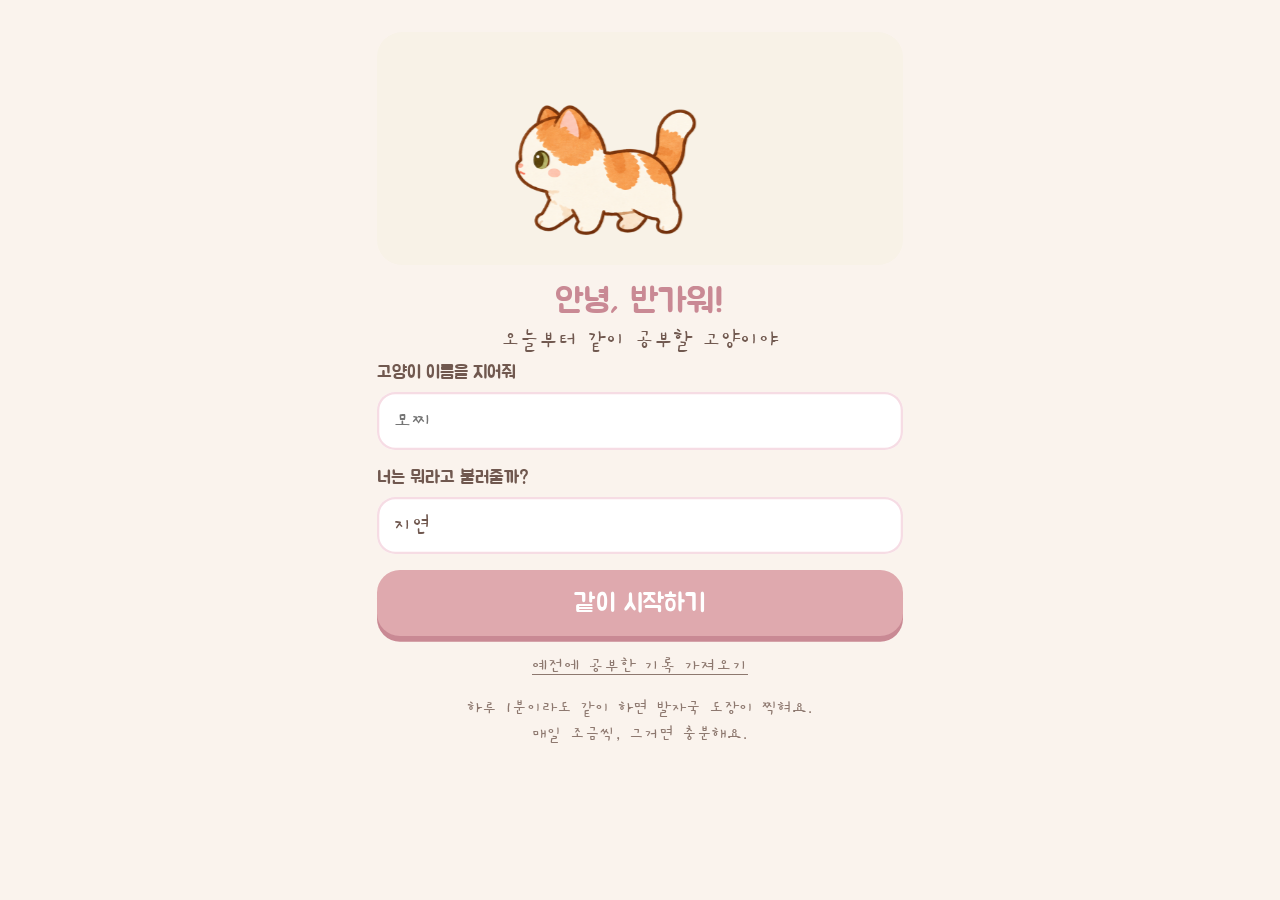
==== commit 25e57468: "Refresh install manifest cache for updated app icon" ====
--- a/index.html
+++ b/index.html
@@ -12,7 +12,7 @@
 <meta name="apple-mobile-web-app-status-bar-style" content="default">
 <link rel="apple-touch-icon" href="icons/icon-180-v2.png">
 <link rel="icon" href="icons/icon-192-v2.png">
-<link rel="manifest" href="manifest.json">
+<link rel="manifest" href="manifest.json?v=20261005b">
 <link rel="preconnect" href="https://fonts.googleapis.com">
 <link rel="preconnect" href="https://fonts.gstatic.com" crossorigin>
 <link href="https://fonts.googleapis.com/css2?family=Gaegu:wght@400;700&family=Jua&display=swap" rel="stylesheet">
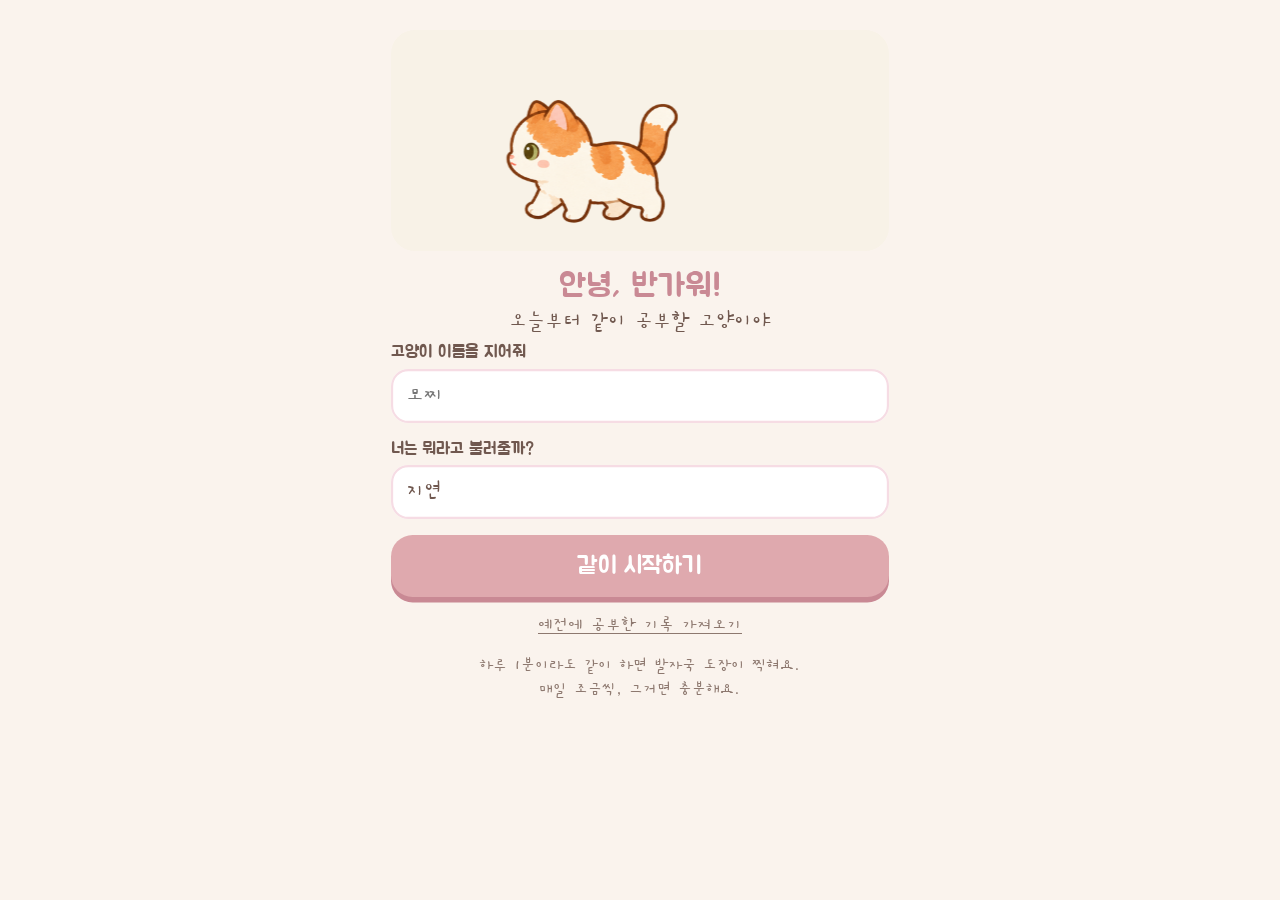
==== commit ad78ca45: "Update painted room themes, resize furniture, and backpay five-minute study rewards" ====
--- a/index.html
+++ b/index.html
@@ -625,7 +625,7 @@
   #decoStage{height:clamp(170px,24dvh,212px)}
 }
 </style>
-<link rel="stylesheet" href="painted.css?v=20261004a">
+<link rel="stylesheet" href="painted.css?v=20261005e">
 </head>
 <body>
 <div id="app">
@@ -809,10 +809,10 @@
   </defs>
 </svg>
 
-<script src="record-safety.js?v=20261005a"></script>
+<script src="record-safety.js?v=20261005f"></script>
 <script src="deco.js?v=20261004a"></script>
-<script src="painted.js?v=20261004a"></script>
-<script src="samun.js?v=20260930b"></script>   <!-- 버전 표시: index.html과 samun.js가 서로 다른 시점 것으로 섞이지 않게 -->
+<script src="painted.js?v=20261005f"></script>
+<script src="samun.js?v=20261005f"></script>   <!-- 버전 표시: index.html과 samun.js가 서로 다른 시점 것으로 섞이지 않게 -->
 <script>
 'use strict';
 /* =========================================================
@@ -856,7 +856,7 @@
   {id:'wreath',  n:'꽃 화환',   cost:35, pc:'#ffe3ea'},
 ];
 const ROOMS=[   // 츄르로 사는 방 테마
-  {id:'basic',   n:'빈 방',     cost:0,  wall:'#f8f2e7', f1:'#f2eadb', f2:'#f2eadb', bd:'#d9c8b5', rug:'transparent'},
+  {id:'basic',   n:'기본 방',   cost:0,  wall:'#f8f2e7', f1:'#f2eadb', f2:'#f2eadb', bd:'#d9c8b5', rug:'transparent'},
   {id:'mint',    n:'민트 방',   cost:20, wall:'#e9f1e7', f1:'#dfe8db', f2:'#dfe8db', bd:'#bdcbb9', rug:'transparent'},
   {id:'lavender',n:'라벤더 방', cost:30, wall:'#f0edf4', f1:'#e7e1eb', f2:'#e7e1eb', bd:'#cfc4d2', rug:'transparent'},
   {id:'night',   n:'밤하늘 방', cost:45, wall:'#444659', f1:'#55566b', f2:'#55566b', bd:'#79778d', rug:'transparent'},
@@ -953,13 +953,10 @@
   const next={...defaultsS(),...s,rm:{...defaultsS().rm,...s.rm}};
   for(const key of ['sessions','rests','wear','seenAcc','bought','roomBought','frameBought','album','rmBought','seasonSeen'])
     if(!Array.isArray(next[key]))throw new Error('기록 형식 확인 필요: '+key);
-  if(!s.roomArtV2){
-    if(next.rm.wallB==='window'&&!next.rmBought.includes('window')){
-      if(next.rmBought.length)next.rmBought=[...next.rmBought,'window'];else next.rm.wallB=null;
-    }
-    next.look='draw';next.roomArtV2=1;
-  }
-  return next;
+  // 예전 버전의 무료 기본 창문은 소유 목록에 없으면 방에서 제거한다.
+  if(next.rm.wallB==='window'&&!next.rmBought.includes('window'))next.rm.wallB=null;
+  if(!s.roomArtV2){next.look='draw';next.roomArtV2=1;}
+  return RecordSafety.upgradeStudyRewards(next);
 }
 function backupState(state,reason){RecordSafety.backup(localStorage,KEY,state,reason)}
 function load(){
@@ -967,7 +964,7 @@
   if(!raw)return defaultsS();
   // Fail closed: damaged or full storage must never silently become an empty account.
   try{const s=JSON.parse(raw);if(s?.v!==1)throw new Error('기록 버전 확인 필요');
-    if(!s.roomArtV2)backupState(s,'그림 업데이트 전');return normalizeState(s);
+    if(!s.roomArtV2||s.studyRewardV!==2)backupState(s,'그림·츄르 업데이트 전');return normalizeState(s);
   }catch(e){alert('기존 기록을 안전하게 불러오지 못했어요. 저장 공간을 확인하고 다시 열어 주세요. 기존 기록은 지우지 마세요.');throw e}
 }
 function persistState(){localStorage.setItem(KEY,JSON.stringify(S));savedState=RecordSafety.clone(S)}
@@ -1070,6 +1067,7 @@
 function applyFur(){const f=FURS[S.fur]||FURS.cheese;const r=document.documentElement.style;
   r.setProperty('--fur',f.fur);r.setProperty('--p1',f.p1);r.setProperty('--p2',f.p2);r.setProperty('--tail',f.tail)}
 function applyRoom(){const rm=ROOMS.find(x=>x.id===S.room)||ROOMS[0];const r=document.documentElement.style;
+  r.setProperty('--room-art',`url('assets/painted/${rm.id==='basic'?'empty-room.png':'room-'+rm.id+'.jpg'}')`);
   r.setProperty('--room-wall',rm.wall);r.setProperty('--room-tint',rm.id==='basic'?'transparent':rm.wall);r.setProperty('--room-floor1',rm.f1);r.setProperty('--room-floor2',rm.f2);
   r.setProperty('--room-border',rm.bd);r.setProperty('--room-rug',rm.rug)}
 function frameVars(f){return {'--frame-bd':f.bd,'--frame-bg':f.bg,'--frame-tape':f.tape,'--frame-ring':f.ring||'none','--frame-r':f.r||'25%','--frame-rr':f.rr||'28%',
@@ -1286,8 +1284,8 @@
   if(m<1){save();renderAll();openModal(`${miniCat()}<p class="rewardnum">1분도 안 됐어!</p><p class="line">그래도 책 편 거 칭찬해. 다음엔 딱 1분만 더 버텨보자.</p><br><button class="btn" onclick="closeModal()">응!</button>`);return}
   record(r.s,m,'timer');
 }
-/* 츄르 = 1개 + 25분마다 1개씩 더 (1시간 3개, 2시간 5개, 3시간 8개). 예전엔 50분 넘으면 최대 3개에서 멈췄다. */
-const churuFor=m=>1+Math.floor(Math.min(m,600)/25);
+/* 공부 5분마다 츄르 1개. 기존 기록의 부족분은 불러오기와 동기화 때 보충한다. */
+const churuFor=RecordSafety.studyReward;
 const churuOld=m=>1+(m>=25?1:0)+(m>=50?1:0);
 function record(sid,m,how,when){
   const before=studyDays().length,ts=when?when.t:Date.now(),d=when?when.d:dayOf(ts),isToday=d===dayOf();
@@ -1483,7 +1481,7 @@
     let nt=(d===x.d&&tm===hm(x.t))?x.t:Math.min(tsOf(d,tm),Date.now());
     while(S.sessions.some(y=>y!==x&&y.t===nt))nt++;
     x.s=sid;x.m=m;x.d=d;x.t=nt;
-    const c0=S.churu;if(x.h!=='quiz'){x.c=churuFor(m);S.churu=Math.max(0,S.churu+x.c-g0)}
+    const c0=S.churu;x.c=x.h==='quiz'?Math.max(x.quizBonus??Math.min(2,g0),churuFor(m)):churuFor(m);S.churu=Math.max(0,S.churu+x.c-g0);
     if(oldD!==d){if(!S.sessions.some(y=>y.d===oldD))S.album=S.album.filter(e=>e.d!==oldD);albumAdd(d)}
     const dc=S.churu-c0;save();renderAll();daySheet(d);toast('고쳤어요!'+(dc?` 츄르 ${dc>0?'+':''}${dc}`:''))};
 }
@@ -1609,7 +1607,7 @@
     decoCat.face('pet',1200);decoCat.hearts(3)});
 }
 const frameSwatch=f=>`<div class="fsw" style="${frameStyle(f)}"><div class="fsi"></div></div>`;
-const roomSwatch=r=>`<div class="swr" style="--f1:${r.f1};--f2:${r.f2}"><div class="a" style="background:${r.wall}"></div><div class="b"></div></div>`;
+const roomSwatch=r=>`<div class="swr" style="--room-preview:url('assets/painted/${r.id==='basic'?'empty-room.png':'room-'+r.id+'.jpg'}')"></div>`;
 function tabFrame(){
   $('#decoBody').innerHTML=`<h3>내 액자 <span class="note">— 모양이 다른 액자는 상점에서</span></h3>${S.look!=='photo'?'<p class="note" style="margin:-4px 0 10px">액자는 사진 냥이 모습일 때 보여요</p>':''}<div class="rooms" id="frs"></div>`;
   $('#frs').innerHTML=FRAMES.filter(frameOwned).map(f=>{const on=S.frame===f.id;
@@ -1673,7 +1671,7 @@
   const wear=kind==='acc'?wearWith(it.id):S.wear;
   const items=kind==='item'?{...S.rm,[it.slot]:it.id}:S.rm;
   const photo=S.look==='photo'||kind==='frame'||(kind==='acc'&&!DRAW_ACC.includes(it.id));   // 그림 냥이에 안 그려지는 것은 사진으로 보여준다
-  const vars=`--room-tint:${rm.id==='basic'?'transparent':rm.wall};--room-wall:${rm.wall};--room-floor1:${rm.f1};--room-floor2:${rm.f2};--room-border:${rm.bd};--room-rug:${rm.rug};${frameStyle(fr)}`;
+  const vars=`--room-art:url('assets/painted/${rm.id==='basic'?'empty-room.png':'room-'+rm.id+'.jpg'}');--room-wall:${rm.wall};--room-floor1:${rm.f1};--room-floor2:${rm.f2};--room-border:${rm.bd};--room-rug:${rm.rug};${frameStyle(fr)}`;
   const cat=photo?stickerHTML('happy'):catSVG().replace('class="cat painted-cat"','class="cat painted-cat happyface"');
   return `<div class="stage bpv" style="${vars}"><div class="wall"></div><div class="floor"></div><div class="rug"></div><div class="rmwrap">${roomLayers(items)}</div>
     <div class="bpcat ${photo?'photo':''} ${wear.map(id=>'w-'+id).join(' ')}">${cat}</div></div>`;
@@ -1719,15 +1717,10 @@
 }
 /* 한 번만: 츄르 규칙이 바뀌기 전에 오래 공부한 몫을 채워준다 */
 function churuBackpay(){
-  if(S.churuFix)return false;S.churuFix=1;
-  let extra=0,long=0;
-  S.sessions.forEach(x=>{if(x.c!=null)return;
-    if(x.h==='quiz'){x.c=1;return}
-    const o=churuOld(x.m),n=churuFor(x.m);x.c=Math.max(o,n);if(n>o){extra+=n-o;long+=x.m}});
-  if(extra<=0){save();return false}
-  S.churu+=extra;save();renderAll();
-  openModal(`${miniCat()}<p class="rewardnum">츄르 +${extra}</p><p class="line">오래 공부한 만큼 츄르를 더 받도록 바꿨어요.<br>지금까지 길게 공부한 ${fmtMin(long)}만큼 채워 드려요!</p>
-    <p class="note">이제 25분마다 츄르가 1개씩 더 생겨요.<br>1시간 3개 · 2시간 5개 · 3시간 8개</p><br><button class="btn" id="bp-ok">고마워요</button>`);
+  const extra=S.studyRewardBackpay||0;if(extra<=0)return false;
+  S.studyRewardBackpay=0;save();renderAll();
+  openModal(`${miniCat()}<p class="rewardnum">부족했던 츄르 +${extra}</p><p class="line">기존 공부 기록을 새 기준으로 다시 계산해서<br>덜 받은 츄르를 모두 채워 드렸어요!</p>
+    <p class="note">이제 공부 5분마다 츄르 1개예요.<br>5~9분 1개 · 10~14분 2개 · 15~19분 3개<br>이미 받은 보상은 빼고 부족분만 지급했어요.</p><br><button class="btn" id="bp-ok">좋아요</button>`);
   $('#bp-ok').onclick=()=>{closeModal();setTimeout(runOnce,400)};
   return true;
 }
@@ -1836,13 +1829,14 @@
       if(!response.ok)throw new Error('동기화 읽기 실패');
       const remote=await response.json();if(key!==syncK)return 'off';
       if(!Object.prototype.hasOwnProperty.call(remote,'data'))throw new Error('서버 응답 확인 필요');
-      let incoming=null;
-      if(remote.data){incoming=await unpackS(remote.data);if(incoming.v!==1)throw new Error('기록 형식 확인 필요');incoming.upd=remote.upd;}
+      let incoming=null,rawIncoming=null;
+      if(remote.data){rawIncoming=await unpackS(remote.data);if(rawIncoming.v!==1)throw new Error('기록 형식 확인 필요');
+        rawIncoming.upd=remote.upd;backupState(rawIncoming,'서버 기록 원본');incoming=normalizeState(rawIncoming);}
       const before=JSON.stringify(S);
       if(incoming){backupState(S,'기기 동기화 전');S=normalizeState(RecordSafety.merge(S,incoming));}
       // Every upload is preceded by a read; never send an empty state after a failed read.
       const content=state=>{const {upd,run,push,...rest}=state;return JSON.stringify(rest)};
-      const needsWrite=!incoming||content(S)!==content(incoming);
+      const needsWrite=!rawIncoming||content(S)!==content(rawIncoming);
       if(needsWrite)S.upd=Math.max(Date.now(),(S.upd||0)+1,(remote.upd||0)+1);
       persistState();syncSW();
       if(JSON.stringify(S)!==before){
@@ -1943,7 +1937,8 @@
   if(!mqDesk.matches){h.style.zoom='';h.style.setProperty('--zm','1');return}
   const hv=$('#v-home'),acts=document.querySelector('#v-home .acts');
   if(hv&&acts&&hv.classList.contains('on')){h.style.zoom='1';h.style.setProperty('--zm','1');deskNeed=acts.getBoundingClientRect().bottom+window.scrollY+20}
-  const zz=Math.max(.72,Math.min(1.6,innerWidth/1120,innerHeight/(deskNeed||700)));
+  const maxZoom=$('#v-deco').classList.contains('on')?1.15:1.6;
+  const zz=Math.max(.72,Math.min(maxZoom,(innerWidth-32)/1152,innerHeight/(deskNeed||700)));
   h.style.zoom=zz.toFixed(3);h.style.setProperty('--zm',zz.toFixed(3));
 }
 addEventListener('resize',()=>{clearTimeout(fitT);fitT=setTimeout(fitDesk,60)});
--- a/painted.css
+++ b/painted.css
@@ -1,6 +1,6 @@
 /* Real illustration assets, shared by the room, shop and purchase preview. */
-.stage{background:#faf0dc url('assets/painted/empty-room.png') center/100% 100% no-repeat!important;isolation:isolate}
-.stage::before{content:"";position:absolute;inset:0;background:var(--room-tint,transparent);mix-blend-mode:multiply;opacity:.32;pointer-events:none}
+.stage{background:#faf0dc var(--room-art,url('assets/painted/empty-room.png')) center/100% 100% no-repeat!important;isolation:isolate}
+.stage::before{display:none}
 .stage .wall,.stage .floor,.stage .rug{display:none}
 #homeStage{height:clamp(300px,70vw,400px);margin:10px -16px 8px;border-radius:22px}
 #decoStage{height:clamp(300px,70vw,380px)}
@@ -32,12 +32,26 @@
 .accplate.ri-plate{width:90px;height:96px;background:transparent!important}
 .accplate.ri-plate svg.painted-asset{width:86px;height:92px}
 .paint-art>.painted-asset{width:200px;height:200px}
-.rchip .painted-asset{width:56px;height:58px}
+.rchip .painted-asset{width:48px;height:48px;object-fit:contain}
 .banner .painted-asset{width:52px;max-height:60px}
-.swr{background:url('assets/painted/empty-room.png') center/cover}
-.swr .a,.swr .b{opacity:.35;mix-blend-mode:multiply}
+.swr,.roomb .swr{background:var(--room-preview,url('assets/painted/empty-room.png')) center/100% 100% no-repeat}
 @media(min-width:900px){
   #homeStage{height:clamp(400px,calc(100vh / var(--zm) - 90px),560px);margin:0}
   #decoStage{height:340px}
 }
 @media(prefers-reduced-motion:reduce){.painted-cat .paint-pose{animation:none!important}}
+
+/* The decoration panel must fit inside its desktop column at every zoom level. */
+@media(min-width:900px){
+  .decogrid{grid-template-columns:minmax(0,340px) minmax(0,1fr);max-width:100%}
+  .decogrid>*,#decoBody,#slots{min-width:0}
+  .rooms{grid-template-columns:repeat(auto-fit,minmax(min(150px,100%),1fr))}
+  #decoBody .note{overflow-wrap:anywhere}
+  .rchip{max-width:100%;min-width:0;text-align:left}
+}
+/* The glasses are face-on artwork; the walking and sleeping sprites are in profile. */
+.painted-cat.walking .acc-glasses,.painted-cat.m-sleep .acc-glasses,.painted-cat.m-rest .acc-glasses{display:none!important}
+.painted-cat .acc-bell{transform:translateY(10px)}
+.painted-cat .acc-glasses{transform:translateX(-8px) scale(1.65)}
+.painted-cat.w-glasses.m-happy .paint-happy{display:none}
+.painted-cat.w-glasses.m-happy .paint-idle{display:inline}
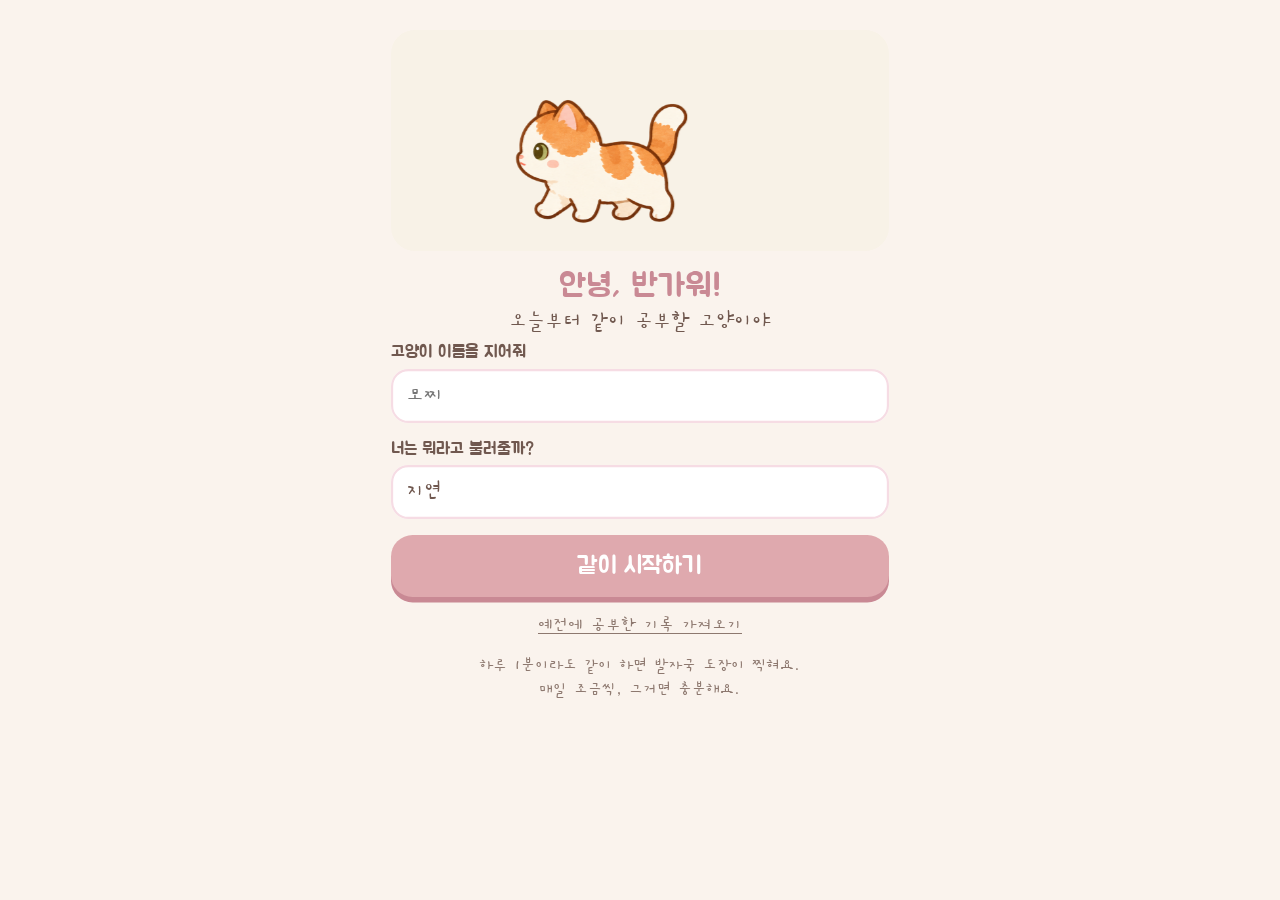
==== commit 070ff6db: "Unify cat accessories and frames; record mock exam year month and grade" ====
--- a/index.html
+++ b/index.html
@@ -625,7 +625,7 @@
   #decoStage{height:clamp(170px,24dvh,212px)}
 }
 </style>
-<link rel="stylesheet" href="painted.css?v=20261005e">
+<link rel="stylesheet" href="painted.css?v=20261005g">
 </head>
 <body>
 <div id="app">
@@ -811,8 +811,8 @@
 
 <script src="record-safety.js?v=20261005f"></script>
 <script src="deco.js?v=20261004a"></script>
-<script src="painted.js?v=20261005f"></script>
-<script src="samun.js?v=20261005f"></script>   <!-- 버전 표시: index.html과 samun.js가 서로 다른 시점 것으로 섞이지 않게 -->
+<script src="painted.js?v=20261005g"></script>
+<script src="samun.js?v=20261005g"></script>   <!-- 버전 표시: index.html과 samun.js가 서로 다른 시점 것으로 섞이지 않게 -->
 <script>
 'use strict';
 /* =========================================================
@@ -890,7 +890,7 @@
 ROOMS.forEach(r=>r.theme='color');ROOMS.push(...ROOMS_NEW);
 FRAMES.push(...FRAMES_NEW);FRAMES.forEach(f=>f.theme=f.theme||'frame');
 const ACC_ALL=[...ACCS,...SHOP_ACC];
-const DRAW_ACC=['bow','bell','flower','glasses','crown','headband','bowtie','scarf'];   // 그림 냥이에도 그려지는 장식
+const DRAW_ACC=ACC_ALL.map(a=>a.id);   // 그림 냥이에도 그려지는 장식
 const THEME_BY=Object.fromEntries(THEMES.map(t=>[t.id,t]));
 const RM_BY=Object.fromEntries(RM_ITEMS.map(i=>[i.id,i]));
 const accById=id=>ACC_ALL.find(a=>a.id===id);
@@ -941,6 +941,7 @@
   ears:'<svg viewBox="0 0 96 28"><path d="M6 28 L11 3 L36 22Z M90 28 L85 3 L60 22Z" fill="#fff4e6" stroke="#5a4646" stroke-width="1.8" stroke-linejoin="round"/><path d="M13 24 L15 10 L27 20Z M83 24 L81 10 L69 20Z" fill="#ffb8c8"/></svg>',
 });
 ACC_NEW.forEach(a=>PACC[a.id]=a.svg);
+Object.keys(PAINTED_ACCESSORIES).forEach(id=>PACC[id]=paintedAccessoryIcon(id));
 {const st=document.createElement('style');st.textContent=ACC_NEW.map(a=>`.w-${a.id} .pacc.${a.id}{display:block;${a.pos}}`).join('\n');document.head.appendChild(st)}
 function stickerHTML(kind){const id=pick(PHOTOS[kind]||PHOTOS.happy);
   return `<div class="ph"><div class="pimg" style="background-image:url(${photoUrl(id)})"></div><div class="ftape a"></div><div class="ftape b"></div>${Object.entries(PACC).map(([k,v])=>`<div class="pacc ${k}">${v}</div>`).join('')}</div>`}
@@ -1070,7 +1071,7 @@
   r.setProperty('--room-art',`url('assets/painted/${rm.id==='basic'?'empty-room.png':'room-'+rm.id+'.jpg'}')`);
   r.setProperty('--room-wall',rm.wall);r.setProperty('--room-tint',rm.id==='basic'?'transparent':rm.wall);r.setProperty('--room-floor1',rm.f1);r.setProperty('--room-floor2',rm.f2);
   r.setProperty('--room-border',rm.bd);r.setProperty('--room-rug',rm.rug)}
-function frameVars(f){return {'--frame-bd':f.bd,'--frame-bg':f.bg,'--frame-tape':f.tape,'--frame-ring':f.ring||'none','--frame-r':f.r||'25%','--frame-rr':f.rr||'28%',
+function frameVars(f){return {...paintedFrameVars(f.id),'--frame-bd':f.bd,'--frame-bg':f.bg,'--frame-tape':f.tape,'--frame-ring':f.ring||'none','--frame-r':f.r||'25%','--frame-rr':f.rr||'28%',
   '--frame-clip':f.clip||'none','--frame-bw':f.bw||'5px','--frame-bb':f.bb||f.bw||'5px','--frame-after':f.after||'none'}}
 const frameStyle=f=>Object.entries(frameVars(f)).map(([k,v])=>k+':'+v).join(';');
 function applyFrame(){const f=FRAMES.find(x=>x.id===S.frame)||FRAMES[0];const r=document.documentElement.style;
@@ -1554,19 +1555,7 @@
 }
 function accIcon(id){return `<svg class="cat" viewBox="-40 -48 80 80">${headSVG().replace('class="head"','class="head w-'+id+'"')}</svg>`}
 const ICONLINE='stroke="#5a4646" stroke-width="1.8" stroke-linejoin="round" stroke-linecap="round"';
-function badgeIcon(id){
-  const s=ICONLINE;
-  return {
-    bow:`<svg viewBox="-24 -24 48 48"><path d="M0 0 L-15 -10 L-15 10 Z M0 0 L15 -10 L15 10 Z" fill="#ff7aa2" ${s}/><circle r="4.4" fill="#ff5c8a" ${s}/></svg>`,
-    bell:`<svg viewBox="-24 -24 48 48"><path d="M-16 -6 Q0 9 16 -6" fill="none" ${s} stroke-width="5"/><circle cy="4" r="7" fill="#ffd35c" ${s}/><path d="M-3 5h6" ${s} stroke-width="1.6"/></svg>`,
-    flower:`<svg viewBox="-24 -24 48 48"><g fill="#ffc9da" ${s} stroke-width="1.4"><circle cy="-8" r="6.2"/><circle cx="7.6" cy="-2.4" r="6.2"/><circle cx="4.8" cy="6.5" r="6.2"/><circle cx="-4.8" cy="6.5" r="6.2"/><circle cx="-7.6" cy="-2.4" r="6.2"/></g><circle r="4" fill="#ffd35c" ${s} stroke-width="1.3"/></svg>`,
-    glasses:`<svg viewBox="-24 -24 48 48"><g fill="rgba(255,255,255,.4)" stroke="#5a4646" stroke-width="2.4"><circle cx="-11" r="9.5"/><circle cx="11" r="9.5"/><path d="M-2.4 -1 Q0 -3.2 2.4 -1" fill="none"/><path d="M-20.5 -1h5M20.5 -1h-5" stroke-linecap="round"/></g></svg>`,
-    crown:`<svg viewBox="-24 -24 48 48"><path d="M-15 8 L-15 -6 L-7 1 L0 -13 L7 1 L15 -6 L15 8 Z" fill="#ffd35c" ${s}/><circle cy="-3" r="2.6" fill="#ff7aa2" ${s} stroke-width="1.4"/></svg>`,
-    headband:`<svg viewBox="-24 -24 48 48"><path d="M-17 5 Q0 -12 17 5" fill="none" stroke="#ff9dc0" stroke-width="7" stroke-linecap="round"/><circle cx="12" r="3.6" fill="#ff5c8a" ${s} stroke-width="1.4"/></svg>`,
-    bowtie:`<svg viewBox="-24 -24 48 48"><path d="M0 0 L-14 -8 L-14 8 Z M0 0 L14 -8 L14 8 Z" fill="#ffb3c6" ${s}/><rect x="-3.6" y="-3.6" width="7.2" height="7.2" rx="1.6" fill="#ff8fab" ${s} stroke-width="1.4"/></svg>`,
-    scarf:`<svg viewBox="-24 -24 48 48"><path d="M-16 -6 Q0 4 16 -6 L16 1 Q0 11 -16 1 Z" fill="#ffe3a3" ${s}/><rect x="-4" y="4" width="8" height="13" rx="2.4" fill="#ffd35c" ${s} stroke-width="1.4"/></svg>`,
-  }[id]||(PACC[id]?PACC[id].replace('<svg ','<svg class="pl" '):accIcon(id));
-}
+function badgeIcon(id){return paintedAccessoryIcon(id);}
 const LOCKICON='<svg viewBox="0 0 24 24"><rect x="5" y="11" width="14" height="9" rx="3" fill="#fff" stroke="#8b93ad" stroke-width="1.8"/><path d="M8 11V8a4 4 0 0 1 8 0v3" fill="none" stroke="#8b93ad" stroke-width="1.8" stroke-linecap="round"/></svg>';
 /* ---------- 꾸미기 탭: 고양이 / 액자 / 방 / 상점 ---------- */
 let decoTab='cat';
--- a/painted.css
+++ b/painted.css
@@ -49,9 +49,13 @@
   #decoBody .note{overflow-wrap:anywhere}
   .rchip{max-width:100%;min-width:0;text-align:left}
 }
-/* The glasses are face-on artwork; the walking and sleeping sprites are in profile. */
-.painted-cat.walking .acc-glasses,.painted-cat.m-sleep .acc-glasses,.painted-cat.m-rest .acc-glasses{display:none!important}
-.painted-cat .acc-bell{transform:translateY(10px)}
-.painted-cat .acc-glasses{transform:translateX(-8px) scale(1.65)}
-.painted-cat.w-glasses.m-happy .paint-happy{display:none}
-.painted-cat.w-glasses.m-happy .paint-idle{display:inline}
+
+.mockrow{flex-wrap:wrap;gap:8px}.mockgrade{font-size:13px;background:#f8e5ed;border-radius:12px;padding:3px 8px;white-space:nowrap}
+
+/* Painted borders are shared by the worn photo and every store swatch. */
+.ph::before,.fsw::before{display:none}
+.ph::after,.fsw::after{content:"";position:absolute;inset:-7%;background-image:var(--frame-art);background-size:var(--frame-art-size);background-position:var(--frame-art-pos);background-repeat:no-repeat;border-radius:0;clip-path:none;pointer-events:none;z-index:2}
+.ph .pimg,.fsw .fsi{position:absolute;inset:var(--photo-inset,18%);width:auto;height:auto;border:0;border-radius:0;clip-path:var(--photo-mask);box-shadow:none}
+.ph .ftape{display:none}
+.ph .pacc{z-index:3}
+.fsw{width:76px;height:76px}
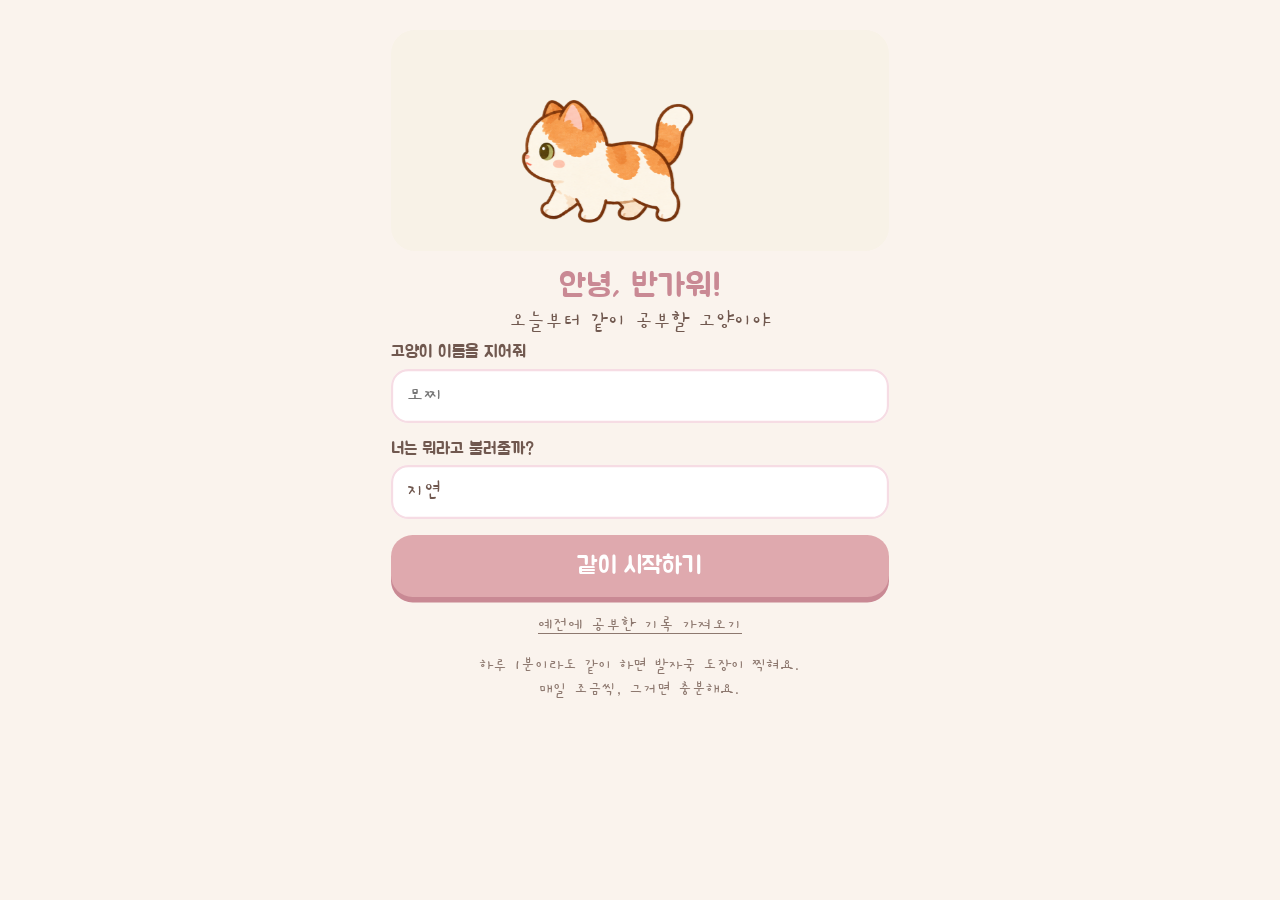
==== commit 5cce3db9: "Fit accessories to cat poses; add typed mock exam details and grade chart" ====
--- a/index.html
+++ b/index.html
@@ -625,7 +625,7 @@
   #decoStage{height:clamp(170px,24dvh,212px)}
 }
 </style>
-<link rel="stylesheet" href="painted.css?v=20261005g">
+<link rel="stylesheet" href="painted.css?v=20261005h">
 </head>
 <body>
 <div id="app">
@@ -811,8 +811,8 @@
 
 <script src="record-safety.js?v=20261005f"></script>
 <script src="deco.js?v=20261004a"></script>
-<script src="painted.js?v=20261005g"></script>
-<script src="samun.js?v=20261005g"></script>   <!-- 버전 표시: index.html과 samun.js가 서로 다른 시점 것으로 섞이지 않게 -->
+<script src="painted.js?v=20261005h"></script>
+<script src="samun.js?v=20261005h"></script>   <!-- 버전 표시: index.html과 samun.js가 서로 다른 시점 것으로 섞이지 않게 -->
 <script>
 'use strict';
 /* =========================================================
@@ -1503,14 +1503,15 @@
   const W=340,H=o.h||200,L=28,R=42,T=24,B=30,step=o.step||5,vs=pts.map(p=>p.v),id='chg'+(++chartN);
   const lo=o.min!=null?o.min:Math.max(0,Math.floor((Math.min(...vs)-4)/step)*step);
   let hi=o.max!=null?o.max:Math.min(o.ceil||50,Math.ceil((Math.max(...vs)+3)/step)*step);if(hi-lo<step*2)hi=lo+step*2;
+  const shown=v=>o.displayValue?o.displayValue(v):v;
   const X=i=>pts.length===1?(L+W-R)/2:L+(W-L-R)*i/(pts.length-1),Y=v=>T+(H-T-B)*(1-(v-lo)/(hi-lo));
-  let g='';for(let v=lo;v<=hi;v+=step)g+=`<line class="gl" x1="${L}" x2="${W-R}" y1="${Y(v)}" y2="${Y(v)}"/><text class="yl" x="${L-5}" y="${Y(v)+4}">${v}</text>`;
+  let g='';for(let v=lo;v<=hi;v+=step)g+=`<line class="gl" x1="${L}" x2="${W-R}" y1="${Y(v)}" y2="${Y(v)}"/><text class="yl" x="${L-5}" y="${Y(v)+4}">${shown(v)}</text>`;
   (o.cuts||[]).filter(c=>c.v>lo&&c.v<hi).forEach(c=>g+=`<line class="cut" x1="${L}" x2="${W-R}" y1="${Y(c.v)}" y2="${Y(c.v)}"/><text class="cutl" x="${W-R+11}" y="${Y(c.v)+3}">${c.l}</text>`);
   const line=pts.map((p,i)=>(i?'L':'M')+X(i).toFixed(1)+' '+Y(p.v).toFixed(1)).join(' ');
   const best=Math.max(...vs),every=pts.length>9?Math.ceil(pts.length/8):1;
   return `<svg class="chart" viewBox="0 0 ${W} ${H}"><defs><linearGradient id="${id}" x1="0" y1="0" x2="0" y2="1"><stop offset="0" stop-color="#ff8fab" stop-opacity=".32"/><stop offset="1" stop-color="#ff8fab" stop-opacity="0"/></linearGradient></defs>${g}
     ${pts.length>1?`<path class="ar" style="fill:url(#${id})" d="${line} L${X(pts.length-1)} ${Y(lo)} L${X(0)} ${Y(lo)}Z"/>`:''}<path class="ln" d="${line}"/>
-    ${pts.map((p,i)=>`<circle class="pt ${p.v===best&&pts.length>1?'best':''}" cx="${X(i).toFixed(1)}" cy="${Y(p.v).toFixed(1)}" r="5"/>${i%every===0||i===pts.length-1?`<text class="vl" x="${X(i).toFixed(1)}" y="${(Y(p.v)-10).toFixed(1)}">${p.v}</text><text class="xl" x="${X(i).toFixed(1)}" y="${H-10}">${p.label}</text>`:''}`).join('')}</svg>`;
+    ${pts.map((p,i)=>`<circle class="pt ${p.v===best&&pts.length>1?'best':''}" cx="${X(i).toFixed(1)}" cy="${Y(p.v).toFixed(1)}" r="5"/>${i%every===0||i===pts.length-1?`<text class="vl" x="${X(i).toFixed(1)}" y="${(Y(p.v)-10).toFixed(1)}">${shown(p.v)}</text><text class="xl" x="${X(i).toFixed(1)}" y="${H-10}">${p.label}</text>`:''}`).join('')}</svg>`;
 }
 function dayChart(t){
   const days=Array.from({length:14},(_,i)=>addDays(t,-13+i)),vals=days.map(minsOn),sum=vals.reduce((a,b)=>a+b,0);
--- a/painted.css
+++ b/painted.css
@@ -59,3 +59,7 @@
 .ph .ftape{display:none}
 .ph .pacc{z-index:3}
 .fsw{width:76px;height:76px}
+
+.mock-chart-switch{display:flex;gap:6px;margin:14px 0 10px;padding:4px;background:#fff4f6;border-radius:14px}
+.mock-chart-switch button{flex:1;border:0;border-radius:11px;background:transparent;color:var(--soft);font:16px 'Jua',sans-serif;padding:8px 5px;cursor:pointer}
+.mock-chart-switch button.on{background:#fff;color:var(--pink-d);box-shadow:0 2px 6px #d9b6c344}
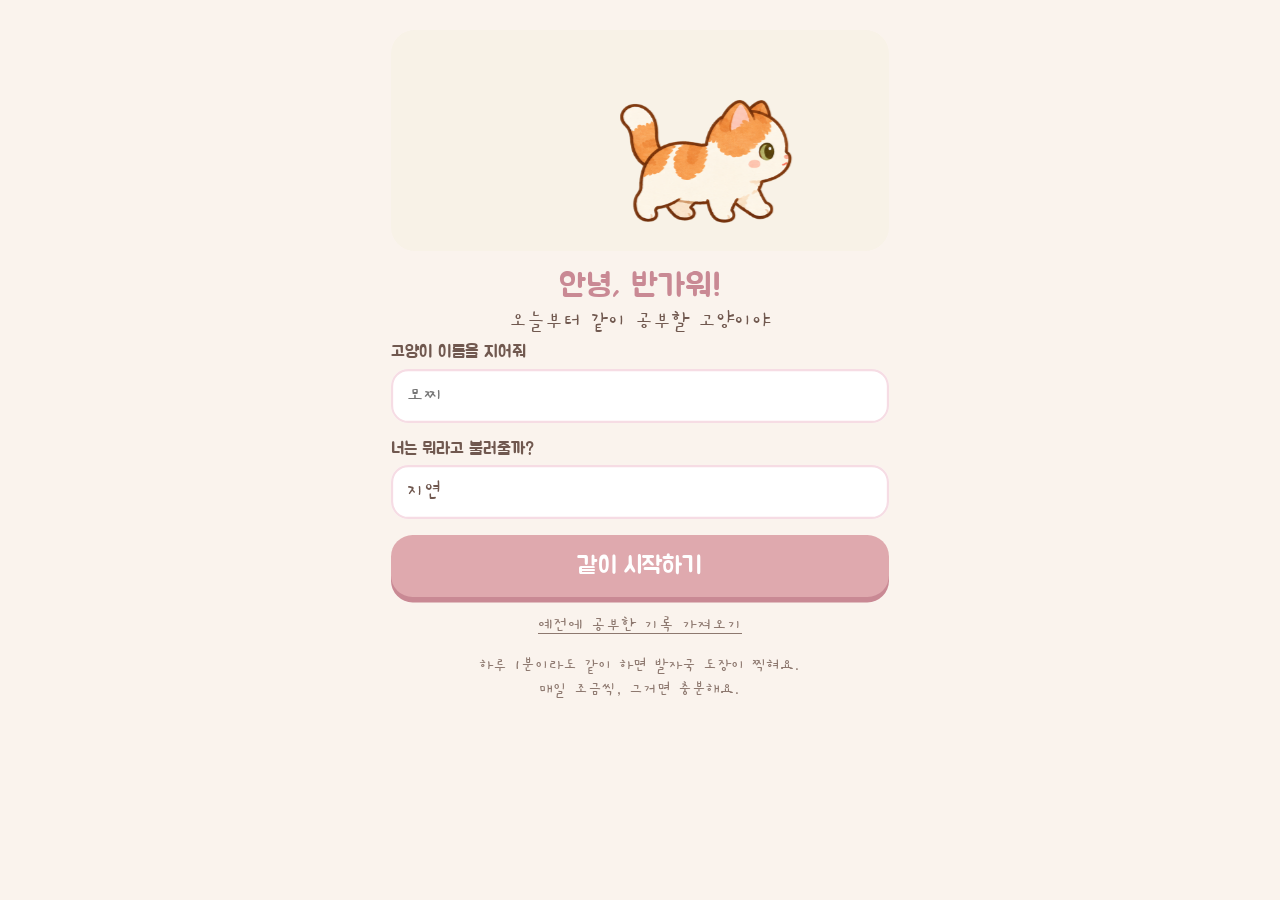
==== commit 8fd4ecc4: "Use reference pastel art with progressive painted rooms and themed cat poses" ====
--- a/index.html
+++ b/index.html
@@ -625,7 +625,7 @@
   #decoStage{height:clamp(170px,24dvh,212px)}
 }
 </style>
-<link rel="stylesheet" href="painted.css?v=20261005h">
+<link rel="stylesheet" href="painted.css?v=20261006b">
 </head>
 <body>
 <div id="app">
@@ -809,9 +809,9 @@
   </defs>
 </svg>
 
-<script src="record-safety.js?v=20261005f"></script>
+<script src="record-safety.js?v=20261006b"></script>
 <script src="deco.js?v=20261004a"></script>
-<script src="painted.js?v=20261005h"></script>
+<script src="painted.js?v=20261006b"></script>
 <script src="samun.js?v=20261005h"></script>   <!-- 버전 표시: index.html과 samun.js가 서로 다른 시점 것으로 섞이지 않게 -->
 <script>
 'use strict';
@@ -884,6 +884,10 @@
 /* ---------- 2026-09-30 개편 2: deco.js 의 새 아이템을 합치고, 고양이 장식에 '자리'를 준다 ----------
    같은 자리(왼쪽 위·오른쪽 위·위 가운데·왼쪽 아래·오른쪽 아래·아래 가운데)에는 하나만 달린다. 새로 달면 그 자리 것이 벗겨진다. */
 SHOP_ACC.push(...ACC_NEW);
+const RETIRED_ACC_COSTS=Object.fromEntries(SHOP_ACC.map(a=>[a.id,a.cost]));
+const RETIRED_FURNITURE_COSTS=Object.fromEntries(RM_ITEMS.map(i=>[i.id,i.cost||0]));
+const ROOM_LEVEL_COST=[0,8,10,12,14,16];
+ACCS.length=0;SHOP_ACC.length=0;
 const OLD_SLOTS={bow:['tr'],bell:['bottom'],flower:['tl'],glasses:['br'],crown:['top'],headband:['top'],bowtie:['bottom'],scarf:['bottom'],
   heartpin:['tl'],garland:['tl','top','tr'],moon:['tr'],ears:['top'],pearls:['bottom','bl','br'],lace:['tl','top','tr'],wreath:['bl']};
 [...ACCS,...SHOP_ACC].forEach(a=>{if(OLD_SLOTS[a.id])a.slot=OLD_SLOTS[a.id];a.theme=a.theme||'deco'});
@@ -944,12 +948,12 @@
 Object.keys(PAINTED_ACCESSORIES).forEach(id=>PACC[id]=paintedAccessoryIcon(id));
 {const st=document.createElement('style');st.textContent=ACC_NEW.map(a=>`.w-${a.id} .pacc.${a.id}{display:block;${a.pos}}`).join('\n');document.head.appendChild(st)}
 function stickerHTML(kind){const id=pick(PHOTOS[kind]||PHOTOS.happy);
-  return `<div class="ph"><div class="pimg" style="background-image:url(${photoUrl(id)})"></div><div class="ftape a"></div><div class="ftape b"></div>${Object.entries(PACC).map(([k,v])=>`<div class="pacc ${k}">${v}</div>`).join('')}</div>`}
+  return `<div class="ph"><div class="pimg" style="background-image:url(${photoUrl(id)})"></div><div class="ftape a"></div><div class="ftape b"></div></div>`}
 
 /* ---------- 저장 ---------- */
 let S=load();
 let savedState=RecordSafety.clone(S);
-function defaultsS(){return {v:1,me:'',cat:'',fur:'cheese',look:'draw',dday:defaultDday(),sessions:[],rests:[],churu:0,wear:[],seenAcc:[],run:null,push:null,created:Date.now(),bought:[],room:'basic',roomBought:['basic'],frame:'basic',frameBought:['basic'],shopFix:0,album:[],albumInit:0,calm:0,churuFix:0,rmBought:[],rm:{wallA:null,wallB:null,floorC:null,floorL:null,floorR:null},seasonSeen:[],roomArtV2:1};}
+function defaultsS(){return {v:1,me:'',cat:'',fur:'cheese',look:'draw',catTheme:'basic',accessoryRefundV:1,roomUpgradeV:1,roomLevels:{basic:0},dday:defaultDday(),sessions:[],rests:[],churu:0,wear:[],seenAcc:[],run:null,push:null,created:Date.now(),bought:[],room:'basic',roomBought:['basic'],frame:'basic',frameBought:['basic'],shopFix:0,album:[],albumInit:0,calm:0,churuFix:0,rmBought:[],rm:{wallA:null,wallB:null,floorC:null,floorL:null,floorR:null},seasonSeen:[],roomArtV2:1};}
 function normalizeState(s){
   const next={...defaultsS(),...s,rm:{...defaultsS().rm,...s.rm}};
   for(const key of ['sessions','rests','wear','seenAcc','bought','roomBought','frameBought','album','rmBought','seasonSeen'])
@@ -957,7 +961,10 @@
   // 예전 버전의 무료 기본 창문은 소유 목록에 없으면 방에서 제거한다.
   if(next.rm.wallB==='window'&&!next.rmBought.includes('window'))next.rm.wallB=null;
   if(!s.roomArtV2){next.look='draw';next.roomArtV2=1;}
-  return RecordSafety.upgradeStudyRewards(next);
+  if(s.accessoryRefundV!==1)next.accessoryRefundV=0;
+  if(s.roomUpgradeV!==1)next.roomUpgradeV=0;
+  if(!next.roomLevels||typeof next.roomLevels!=='object'||Array.isArray(next.roomLevels))next.roomLevels={basic:0};
+  return RecordSafety.refundRetiredFurniture(RecordSafety.refundRetiredAccessories(RecordSafety.upgradeStudyRewards(next),RETIRED_ACC_COSTS),RETIRED_FURNITURE_COSTS);
 }
 function backupState(state,reason){RecordSafety.backup(localStorage,KEY,state,reason)}
 function load(){
@@ -965,7 +972,7 @@
   if(!raw)return defaultsS();
   // Fail closed: damaged or full storage must never silently become an empty account.
   try{const s=JSON.parse(raw);if(s?.v!==1)throw new Error('기록 버전 확인 필요');
-    if(!s.roomArtV2||s.studyRewardV!==2)backupState(s,'그림·츄르 업데이트 전');return normalizeState(s);
+    if(!s.roomArtV2||s.studyRewardV!==2||s.accessoryRefundV!==1||s.roomUpgradeV!==1)backupState(s,'그림·츄르 업데이트 전');return normalizeState(s);
   }catch(e){alert('기존 기록을 안전하게 불러오지 못했어요. 저장 공간을 확인하고 다시 열어 주세요. 기존 기록은 지우지 마세요.');throw e}
 }
 function persistState(){localStorage.setItem(KEY,JSON.stringify(S));savedState=RecordSafety.clone(S)}
@@ -1062,13 +1069,15 @@
   <g class="acc acc-bowtie" transform="translate(0 19)"><path d="M0 0 L-9 -5 L-9 5 Z M0 0 L9 -5 L9 5 Z" fill="#ffb3c6" stroke="#5a4646" stroke-width="1.6" stroke-linejoin="round"/><rect x="-2.5" y="-2.5" width="5" height="5" rx="1.2" fill="#ff8fab" stroke="#5a4646" stroke-width="1.2"/></g>
   <g class="acc acc-scarf" transform="translate(0 24)"><path d="M-16 -3 Q0 6 16 -3 L16 3 Q0 12 -16 3 Z" fill="#ffe3a3" stroke="#5a4646" stroke-width="1.6" stroke-linejoin="round"/><rect x="-3" y="6" width="6" height="11" rx="2" fill="#ffd35c" stroke="#5a4646" stroke-width="1.4"/></g>
 </g>`}
-function catSVG(){return paintedCatSVG()}
+function catSVG(theme=S.catTheme){return paintedCatSVG(theme)}
 const st=document.createElement('style');st.textContent='@keyframes breath{0%,100%{transform:scaleY(1)}50%{transform:scaleY(1.04)}}';document.head.appendChild(st);
 
 function applyFur(){const f=FURS[S.fur]||FURS.cheese;const r=document.documentElement.style;
   r.setProperty('--fur',f.fur);r.setProperty('--p1',f.p1);r.setProperty('--p2',f.p2);r.setProperty('--tail',f.tail)}
+function roomArtPath(id,level=0){return `assets/painted/room-${id==='halloroom'?'halloween':id}-${level}.webp`}
+function roomLevel(id=S.room){return Math.max(0,Math.min(5,Number(S.roomLevels?.[id])||0))}
 function applyRoom(){const rm=ROOMS.find(x=>x.id===S.room)||ROOMS[0];const r=document.documentElement.style;
-  r.setProperty('--room-art',`url('assets/painted/${rm.id==='basic'?'empty-room.png':'room-'+rm.id+'.jpg'}')`);
+  r.setProperty('--room-art',`url('${roomArtPath(rm.id,roomLevel(rm.id))}')`);
   r.setProperty('--room-wall',rm.wall);r.setProperty('--room-tint',rm.id==='basic'?'transparent':rm.wall);r.setProperty('--room-floor1',rm.f1);r.setProperty('--room-floor2',rm.f2);
   r.setProperty('--room-border',rm.bd);r.setProperty('--room-rug',rm.rug)}
 function frameVars(f){return {...paintedFrameVars(f.id),'--frame-bd':f.bd,'--frame-bg':f.bg,'--frame-tape':f.tape,'--frame-ring':f.ring||'none','--frame-r':f.r||'25%','--frame-rr':f.rr||'28%',
@@ -1083,13 +1092,16 @@
 const wearWith=(id,list=S.wear)=>list.includes(id)?list:[...list.filter(o=>!conflictsOf(id,list).includes(o)),id];
 function fixWear(){const keep=[];S.wear.forEach(id=>{const a=accById(id);if(a&&!keep.some(k=>slotHit(a,accById(k))))keep.push(id)});S.wear=keep}
 /* 방 가구: 창문·벽·바닥 자리마다 1개. 스테이지(홈·꾸미기·집중)에 그린다 */
-const roomLayers=rm=>RM_SLOTS.map(sl=>{const it=RM_BY[rm[sl]];return it?`<div class="ri ri-${sl}" style="width:${it.w}px">${it.svg}</div>`:''}).join('');
-function renderRooms(){
-  [['#homeStage',0],['#decoStage',0],['#focusStage',1]].forEach(([sel,floorOnly])=>{
-    const st=$(sel);if(!st)return;const rm=floorOnly?{floorC:S.rm.floorC,floorL:S.rm.floorL,floorR:S.rm.floorR}:S.rm,sig=JSON.stringify(rm);
-    if(st._sig===sig&&st.querySelector('.rmwrap'))return;st._sig=sig;
-    st.querySelectorAll('.rmwrap').forEach(e=>e.remove());
-    const d=document.createElement('div');d.className='rmwrap';d.innerHTML=roomLayers(rm);(st.querySelector('.rug')||st).after(d)})}
+function roomLayers(rm,size=[420,320]){
+  const [w,h]=size;
+  const zone={wallA:[.39,.38],wallB:[.39,.38],floorL:[.31,.33],floorC:[.46,.27],floorR:[.31,.33]};
+  return RM_SLOTS.map(sl=>{const it=RM_BY[rm[sl]];if(!it)return '';
+    const [zw,zh]=zone[sl],ratio=it.artRatio||1;
+    const width=Math.round(Math.min(w*zw,h*zh*ratio));
+    return `<div class="ri ri-${sl}" style="width:${width}px">${it.svg}</div>`;
+  }).join('');
+}
+function renderRooms(){['#homeStage','#decoStage','#focusStage'].forEach(sel=>$(sel)?.querySelectorAll('.rmwrap').forEach(e=>e.remove()))}
 
 /* ---------- 걸어다니는 고양이 ---------- */
 class Walker{
@@ -1103,6 +1115,12 @@
     this.x=Math.max(0,(stage.clientWidth-160)/2);this.dir=1;this.target=null;this.wait=1;this.last=performance.now();this.mood='normal';this.zt=0;
     this.el.addEventListener('click',e=>{e.stopPropagation();this.onTap&&this.onTap(this)});
     if(wander) requestAnimationFrame(t=>this.loop(t)); else this.place();
+  }
+  setTheme(){
+    const was=[...this.svg.classList].filter(k=>k!=='cat'&&k!=='painted-cat');
+    const holder=document.createElement('div');holder.innerHTML=catSVG();
+    const next=holder.firstElementChild;next.classList.add(...was);
+    this.svg.replaceWith(next);this.svg=next;this.setMood(this.mood);
   }
   setMood(m){this.mood=m;['happy','normal','tired','sleep','rest'].forEach(k=>{this.svg.classList.toggle('m-'+k,k===m);this.el.classList.toggle('m-'+k,k===m)});
     wearClasses(this.svg);wearClasses(this.el);this.el.classList.toggle('photo',S.look==='photo');this.updPhoto()}
@@ -1240,7 +1258,7 @@
   $('#f-sub').textContent=s.n;$('#f-sub').style.setProperty('--c',s.c);
   $('#f-goal').textContent=r.goal?'목표 '+r.goal/60000+'분':'자유 시간';
   $('#f-line').textContent=s.tip;
-  $('#focus').classList.add('on');focusCat.setMood('happy');applyCalm();
+  $('#focus').classList.add('on');focusCat.x=Math.max(0,(focusCat.w()-focusCat.el.offsetWidth)/2);focusCat.target=null;focusCat.wait=3;focusCat.place();focusCat.setMood('happy');applyCalm();
   $('#f-pause').textContent=r.pausedAt?'다시 하기':'잠깐 쉬기';
   clearInterval(tick);tick=setInterval(updFocus,250);updFocus();requestWake();
 }
@@ -1248,7 +1266,7 @@
 function calmHTML(){
   const cls=[...ACCS,...SHOP_ACC].filter(a=>S.wear.includes(a.id)).map(a=>'w-'+a.id).join(' ');
   if(S.look==='photo')return `<div class="calmcat ${cls}">${stickerHTML('normal')}</div>`;
-  return `<div class="calmcat draw ${cls}">${paintedSprite("lemon-poses.png",[1536,1024],[1037,530,470,426])}</div>`;
+  return `<div class="calmcat draw">${catSVG().replace('class="cat painted-cat"','class="cat painted-cat happyface"')}</div>`;
 }
 function applyCalm(){
   const on=!!S.calm,w=$('#calmWrap');
@@ -1570,7 +1588,7 @@
 function inSeason(th){const t=dayOf();return !!(th&&th.season&&th.season.some(([a,b])=>t>=a&&t<=b))}
 const seasonGiftAvailable=it=>daysN()>0&&it.free&&inSeason(THEME_BY[it.theme]);
 /* 지금 철(추석·크리스마스…)이라 무료로 받을 수 있는데 아직 안 받은 것 */
-function seasonFree(){return [...RM_ITEMS.map(it=>({k:'item',it})),...SHOP_ACC.map(it=>({k:'acc',it}))].filter(({k,it})=>seasonGiftAvailable(it)&&!ownedBy(k,it))}
+function seasonFree(){return []}
 function afterDeco(){save();[homeCat,focusCat].forEach(c=>c.setMood(c.mood));renderAll()}
 function renderDeco(){
   decoCat.setMood('happy');wearClasses(decoCat.svg);wearClasses(decoCat.el);renderRooms();
@@ -1580,24 +1598,16 @@
   ({cat:tabCat,frame:tabFrame,room:tabRoom,shop:tabShop})[decoTab]();
 }
 function tabCat(){
-  const days=daysN(),occ={};S.wear.forEach(id=>{const a=accById(id);a&&a.slot.forEach(k=>occ[k]=a.n)});
-  $('#decoBody').innerHTML=`<h3>고양이 모습</h3><div class="looks" id="looks"></div><p class="note">포근한 치즈색 털과 올리브색 눈의 그림 냥이예요.</p>
-    <h3>내 장식 <span class="note">— 한 자리에 하나만 달려요</span></h3>
-    <div class="slotmap">${Object.keys(SLOT_N).map(k=>`<span>${SLOT_N[k]} <b>${occ[k]||'비었어요'}</b></span>`).join('')}</div><div class="accs" id="accs"></div>`;
+  const themes=[['basic','기본 고양이'],['halloween','할로윈 고양이'],['chuseok','한가위 고양이'],['seollal','설날 고양이'],['christmas','크리스마스 고양이'],['spring','벚꽃 고양이']];
+  $('#decoBody').innerHTML=`<h3>고양이 테마</h3><p class="note">앉기·걷기·잠자기·공부하기까지 각 테마의 그림으로 바뀌어요. 모든 테마는 무료예요.</p>
+    <div class="cat-themes" id="catThemes">${themes.map(([id,name])=>`<button class="cat-theme ${S.catTheme===id?'on':''}" data-theme="${id}"><span class="cat-theme-art">${catSVG(id)}</span><b>${name}</b><small>${S.catTheme===id?'적용 중':'눌러서 적용'}</small></button>`).join('')}</div>
+    <h3>고양이 모습</h3><div class="looks" id="looks"></div>`;
+  $('#catThemes').querySelectorAll('button').forEach(b=>b.onclick=()=>{S.catTheme=b.dataset.theme;S.look='draw';save();[homeCat,focusCat,decoCat,onbCat].filter(Boolean).forEach(c=>c.setTheme());renderAll();decoCat.hearts(3)});
   $('#looks').innerHTML=[['photo','사진 냥이'],['draw','그림 냥이']].map(([k,n])=>`<button class="fur ${S.look===k?'sel':''}" data-l="${k}" style="font-size:17px;padding:14px 4px">${n}</button>`).join('');
   $('#looks').querySelectorAll('button').forEach(b=>b.onclick=()=>{S.look=b.dataset.l;save();[homeCat,focusCat,decoCat].forEach(c=>c.setMood(c.mood));renderDeco()});
-  $('#accs').innerHTML=ACC_ALL.filter(a=>a.need!=null||accOwned(a)).map(a=>{const ok=accOwned(a),on=S.wear.includes(a.id);
-    return `<button class="accb ${ok?'':'lock'} ${a.top?'tier-top':''} ${on?'on':''}" data-a="${a.id}" style="--pc:${a.pc}"><div class="accplate">${badgeIcon(a.id)}</div>${a.n}
-      <div class="need">${ok?(on?'달고 있어요':'눌러서 달기'):`${LOCKICON}${a.need-days}일 남음`}</div><div class="need slotn">${slotLabel(a.slot)}</div></button>`}).join('');
-  $('#accs').querySelectorAll('.accb').forEach(b=>b.onclick=()=>{const a=accById(b.dataset.a);
-    if(!accOwned(a)){toast(fmt('함께한 날 '+a.need+'일이 되면 {cat이} 받을 수 있어'));return}
-    const was=S.wear.includes(a.id),out=was?[]:conflictsOf(a.id).map(id=>accById(id).n);
-    S.wear=was?S.wear.filter(x=>x!==a.id):wearWith(a.id);afterDeco();
-    if(out.length)toast(`${out.join(', ')} 대신 ${a.n}${josaE(a.n)} 달았어요`);
-    decoCat.face('pet',1200);decoCat.hearts(3)});
 }
 const frameSwatch=f=>`<div class="fsw" style="${frameStyle(f)}"><div class="fsi"></div></div>`;
-const roomSwatch=r=>`<div class="swr" style="--room-preview:url('assets/painted/${r.id==='basic'?'empty-room.png':'room-'+r.id+'.jpg'}')"></div>`;
+const roomSwatch=r=>`<div class="swr" style="--room-preview:url('${roomArtPath(r.id,roomLevel(r.id))}')"></div>`;
 function tabFrame(){
   $('#decoBody').innerHTML=`<h3>내 액자 <span class="note">— 모양이 다른 액자는 상점에서</span></h3>${S.look!=='photo'?'<p class="note" style="margin:-4px 0 10px">액자는 사진 냥이 모습일 때 보여요</p>':''}<div class="rooms" id="frs"></div>`;
   $('#frs').innerHTML=FRAMES.filter(frameOwned).map(f=>{const on=S.frame===f.id;
@@ -1605,19 +1615,27 @@
   $('#frs').querySelectorAll('.roomb').forEach(b=>b.onclick=()=>{S.frame=b.dataset.f;applyFrame();afterDeco();decoCat.hearts(3);decoCat.face('pet',1000)});
 }
 function tabRoom(){
-  const days=daysN();
-  $('#decoBody').innerHTML=`<p class="note" style="margin:0 0 14px">처음에는 빈 방이에요. 공부한 날이 쌓이면 선물을 받고, 모은 츄르로 가구를 하나씩 놓을 수 있어요.</p><h3>방 테마 <span class="note">— 벽지와 바닥</span></h3><div class="rooms" id="rms"></div>
-    <h3 style="margin-top:18px">가구·벽 장식 <span class="note">— 자리마다 하나씩 놓여요</span></h3><div id="slots"></div>`;
+  const level=roomLevel(),next=level+1,rm=ROOMS.find(r=>r.id===S.room)||ROOMS[0];
+  $('#decoBody').innerHTML=`<p class="note" style="margin:0 0 14px">빈 방에서 시작해, 같은 그림에 물품이 하나씩 늘어나는 5단계 방이에요. 배치는 그림에 포함되어 있어요.</p><h3>방 테마</h3><div class="rooms" id="rms"></div>
+    <h3 style="margin-top:18px">${rm.n} · ${level}/5단계</h3><div class="room-levels" id="roomLevels"></div>
+    ${next<=5?`<button class="btn room-upgrade" id="roomUpgrade">${next}단계로 업그레이드 · 츄르 ${ROOM_LEVEL_COST[next]}개</button>`:'<p class="note">완성된 방이에요!</p>'}`;
   $('#rms').innerHTML=ROOMS.filter(roomOwned).map(r=>{const on=S.room===r.id;
     return `<button class="roomb ${on?'on':''}" data-r="${r.id}">${roomSwatch(r)}<span class="rn">${r.n}</span><div class="need">${on?'적용 중':'눌러서 적용'}</div></button>`}).join('');
   $('#rms').querySelectorAll('.roomb').forEach(b=>b.onclick=()=>{S.room=b.dataset.r;applyRoom();afterDeco();decoCat.hearts(3);decoCat.face('pet',1000)});
-  $('#slots').innerHTML=RM_SLOTS.map(sl=>`<div class="slotrow"><p class="sn">${RM_SLOT_N[sl]}</p><div class="rchips">
-    <button class="rchip ${S.rm[sl]?'':'on'}" data-sl="${sl}" data-id="">비우기</button>
-    ${RM_ITEMS.filter(i=>i.slot===sl&&(itemOwned(i)||i.need!=null)).map(i=>{const ok=itemOwned(i);
-      return `<button class="rchip ${S.rm[sl]===i.id?'on':''} ${ok?'':'lock'}" data-sl="${sl}" data-id="${i.id}" data-lock="${ok?0:i.need-days}">${i.svg}${i.n}${ok?'':` · ${i.need-days}일`}</button>`}).join('')}</div></div>`).join('');
-  $('#slots').querySelectorAll('.rchip').forEach(b=>b.onclick=()=>{
-    if(+b.dataset.lock){toast(`함께한 날 ${+b.dataset.lock}일 더 지나면 선물로 받아요`);return}
-    S.rm[b.dataset.sl]=b.dataset.id||null;afterDeco();decoCat.hearts(2)});
+  $('#roomLevels').innerHTML=Array.from({length:6},(_,step)=>`<div class="room-level ${step===level?'on':''}"><div class="room-level-art" style="background-image:url('${roomArtPath(rm.id,step)}')"></div><b>${step===0?'빈 방':step+'단계'}</b><small>${step<=level?'보유 중':step===next?'다음 업그레이드':'잠겨 있어요'}</small></div>`).join('');
+  if(next<=5)$('#roomUpgrade').onclick=()=>buyRoomUpgrade(rm,next);
+}
+function buyRoomUpgrade(rm,step){
+  if(S.room!==rm.id||roomLevel(rm.id)+1!==step)return;
+  const cost=ROOM_LEVEL_COST[step],can=S.churu>=cost,t0=Date.now();
+  openModal(`<div class="stage bpv" style="--room-art:url('${roomArtPath(rm.id,step)}')"></div><p class="bpname">${rm.n} · ${step}단계</p><p class="note">같은 방 그림에 물품이 하나 더해져요.</p><p class="bpcost">츄르 ${cost}개</p><p class="note">${can?`지금 ${S.churu}개 → 업그레이드 후 ${S.churu-cost}개`:`츄르가 ${cost-S.churu}개 모자라요`}</p><button class="btn sub ghost" id="ru-no">취소</button>${can?'<button class="btn sub" id="ru-yes" style="color:#fff">업그레이드</button>':''}`);
+  $('#ru-no').onclick=closeModal;
+  if(can)$('#ru-yes').onclick=e=>{if(Date.now()-t0<500)return;e.currentTarget.disabled=true;
+    if(S.room!==rm.id||roomLevel(rm.id)+1!==step||S.churu<cost)return;
+    S.churu-=cost;(S.roomLevels||(S.roomLevels={}))[rm.id]=step;
+    (S.purchaseCosts||(S.purchaseCosts={}))['roomLevel:'+rm.id+':'+step]=cost;
+    closeModal();applyRoom();afterDeco();decoCat.hearts(5);toast(`${rm.n} ${step}단계가 되었어요!`);
+  };
 }
 /* 상점: 테마별로 방·가구·장식·액자를 한자리에. 지금 철인 테마가 맨 앞. */
 function shopSections(){
@@ -1639,7 +1657,6 @@
   const secs=shopSections();
   const built=secs.map(th=>{
     const tiles=[...ROOMS.filter(r=>r.theme===th.id&&r.cost>0).map(r=>shopTile('room',r)),
-      ...RM_ITEMS.filter(i=>i.theme===th.id&&i.cost>0&&i.need==null).map(i=>shopTile('item',i)),
       ...SHOP_ACC.filter(a=>a.theme===th.id).map(a=>shopTile('acc',a)),
       ...FRAMES.filter(f=>f.theme===th.id&&f.cost>0).map(f=>shopTile('frame',f))];
     if(!tiles.length)return null;
@@ -1658,13 +1675,11 @@
 function previewHTML(kind,it){
   const rm=kind==='room'?it:(ROOMS.find(x=>x.id===S.room)||ROOMS[0]);
   const fr=kind==='frame'?it:(FRAMES.find(x=>x.id===S.frame)||FRAMES[0]);
-  const wear=kind==='acc'?wearWith(it.id):S.wear;
-  const items=kind==='item'?{...S.rm,[it.slot]:it.id}:S.rm;
-  const photo=S.look==='photo'||kind==='frame'||(kind==='acc'&&!DRAW_ACC.includes(it.id));   // 그림 냥이에 안 그려지는 것은 사진으로 보여준다
-  const vars=`--room-art:url('assets/painted/${rm.id==='basic'?'empty-room.png':'room-'+rm.id+'.jpg'}');--room-wall:${rm.wall};--room-floor1:${rm.f1};--room-floor2:${rm.f2};--room-border:${rm.bd};--room-rug:${rm.rug};${frameStyle(fr)}`;
+  const photo=S.look==='photo'||kind==='frame';
+  const vars=`--room-art:url('${roomArtPath(rm.id,roomLevel(rm.id))}');--room-wall:${rm.wall};--room-floor1:${rm.f1};--room-floor2:${rm.f2};--room-border:${rm.bd};--room-rug:${rm.rug};${frameStyle(fr)}`;
   const cat=photo?stickerHTML('happy'):catSVG().replace('class="cat painted-cat"','class="cat painted-cat happyface"');
-  return `<div class="stage bpv" style="${vars}"><div class="wall"></div><div class="floor"></div><div class="rug"></div><div class="rmwrap">${roomLayers(items)}</div>
-    <div class="bpcat ${photo?'photo':''} ${wear.map(id=>'w-'+id).join(' ')}">${cat}</div></div>`;
+  return `<div class="stage bpv" style="${vars}"><div class="wall"></div><div class="floor"></div><div class="rug"></div>
+    <div class="bpcat ${photo?'photo':''}">${cat}</div></div>`;
 }
 function buySheet(kind,it,free){
   const cost=free?0:it.cost,can=S.churu>=cost,t0=Date.now();
@@ -1716,10 +1731,24 @@
 }
 function runOnce(){   // 앱을 열었을 때 1회성 알림을 하나씩 (모달이 겹치지 않게)
   if(!S.me||S.run)return;
+  if(accessoryRefundNotice())return;
+  if(roomRefundNotice())return;
   if(shopRefund())return;
   if(churuBackpay())return;
   if(seasonNotice())return;
   albumBackfill();
+}
+function accessoryRefundNotice(){
+  const amount=S.accessoryRefundPending||0;if(!amount)return false;
+  S.accessoryRefundPending=0;save();renderAll();
+  openModal(`${miniCat()}<p class="rewardnum">장식 환불 +${amount} 츄르</p><p class="line">고양이 그림 위에 따로 얹던 장식을 없애고<br>구매에 쓴 츄르를 돌려드렸어요.</p><p class="note">새 고양이 테마는 꾸미기에서 무료로 고를 수 있어요.</p><br><button class="btn" id="ar-ok">확인</button>`);
+  $('#ar-ok').onclick=()=>{closeModal();setTimeout(runOnce,400)};return true;
+}
+function roomRefundNotice(){
+  const amount=S.roomRefundPending||0;if(!amount)return false;
+  S.roomRefundPending=0;save();renderAll();
+  openModal(`${miniCat()}<p class="rewardnum">방 물품 환불 +${amount} 츄르</p><p class="line">개별 물품 배치를 단계별 방 그림으로 바꾸면서<br>구매했던 물품의 츄르를 돌려드렸어요.</p><p class="note">기존 방 테마 구매와 공부 기록은 그대로예요.</p><br><button class="btn" id="rr-ok">확인</button>`);
+  $('#rr-ok').onclick=()=>{closeModal();setTimeout(runOnce,400)};return true;
 }
 /* 한 번만: 미리보기 없이 바로 사졌던 12츄르 액자 값을 돌려준다(액자는 그대로 둔다) */
 function shopRefund(){
@@ -1777,7 +1806,7 @@
   try{await navigator.clipboard.writeText(code);toast('백업 코드 복사 완료! 메모장이나 카톡에 저장해 두세요')}catch(e){prompt('이 코드를 저장해 두세요',code)}};
 $('#b-import').onclick=()=>{openSheet(`<h3>백업 불러오기</h3><p class="hint">저장해 둔 백업 코드를 붙여넣어 주세요.</p><textarea class="inp" id="imp"></textarea><br><br><button class="btn" id="imp-ok">불러오기</button>`);
   $('#imp-ok').onclick=()=>{try{const t=$('#imp').value.trim().replace(/^NYANGBAK:/,'');const d=JSON.parse(decodeURIComponent(escape(atob(t))));
-    if(d.v!==1)throw 0;backupState(S,'백업 불러오기 전');S=normalizeState(RecordSafety.merge(S,d));save();closeSheet();applyFur();applyRoom();renderAll();toast('불러왔어요! 반가워')}catch(e){toast('코드가 올바르지 않아요')}}};
+    if(d.v!==1)throw 0;backupState(S,'백업 불러오기 전');S=normalizeState(RecordSafety.merge(S,normalizeState(d)));save();closeSheet();applyFur();applyRoom();[homeCat,focusCat,decoCat].forEach(c=>c&&c.setTheme());renderAll();toast('불러왔어요! 반가워')}catch(e){toast('코드가 올바르지 않아요')}}};
 
 /* ---------- 서비스워커에 상태 전달 (알림 문구를 기기에서 고르기 위해) ---------- */
 function syncSW(){
@@ -1822,7 +1851,7 @@
       let incoming=null,rawIncoming=null;
       if(remote.data){rawIncoming=await unpackS(remote.data);if(rawIncoming.v!==1)throw new Error('기록 형식 확인 필요');
         rawIncoming.upd=remote.upd;backupState(rawIncoming,'서버 기록 원본');incoming=normalizeState(rawIncoming);}
-      const before=JSON.stringify(S);
+      const before=JSON.stringify(S),beforeTheme=S.catTheme;
       if(incoming){backupState(S,'기기 동기화 전');S=normalizeState(RecordSafety.merge(S,incoming));}
       // Every upload is preceded by a read; never send an empty state after a failed read.
       const content=state=>{const {upd,run,push,...rest}=state;return JSON.stringify(rest)};
@@ -1831,7 +1860,7 @@
       persistState();syncSW();
       if(JSON.stringify(S)!==before){
         applyFur();applyRoom();applyFrame();if(S.me)$('#onb').classList.remove('on');
-        [homeCat,focusCat,decoCat].forEach(c=>c&&c.setMood(c.mood));renderAll();
+        [homeCat,focusCat,decoCat].forEach(c=>c&&(beforeTheme!==S.catTheme?c.setTheme():c.setMood(c.mood)));renderAll();
       }
       if(needsWrite){
         const snapshot=RecordSafety.clone(S),data=await packS(snapshot);
@@ -1931,7 +1960,7 @@
   const zz=Math.max(.72,Math.min(maxZoom,(innerWidth-32)/1152,innerHeight/(deskNeed||700)));
   h.style.zoom=zz.toFixed(3);h.style.setProperty('--zm',zz.toFixed(3));
 }
-addEventListener('resize',()=>{clearTimeout(fitT);fitT=setTimeout(fitDesk,60)});
+addEventListener('resize',()=>{clearTimeout(fitT);fitT=setTimeout(()=>{fitDesk();renderRooms()},60)});
 if(mqDesk.addEventListener)mqDesk.addEventListener('change',fitDesk);
 
 /* ---------- 시작 ---------- */
--- a/painted.css
+++ b/painted.css
@@ -7,16 +7,21 @@
 .stage.bpv{height:320px}
 .painted-asset{overflow:hidden!important;display:block;width:100%;height:auto}
 .rmwrap{z-index:1}
-.ri-wallA{left:18px;top:24px}.ri-wallB{right:22px;top:22px}
-.ri-floorL{left:7px;bottom:45px}.ri-floorR{right:8px;bottom:44px}
-.ri-floorC{bottom:8px;z-index:-1}
+.ri-wallA{left:5%;top:7%}.ri-wallB{right:5%;top:7%}
+.ri-floorL{left:4%;bottom:5%}.ri-floorR{right:4%;bottom:5%}
+.ri-floorC{bottom:2%;z-index:0}
 .catwrap{width:160px;height:160px;bottom:20px;z-index:2}
 #decoStage .catwrap{width:160px;height:160px;bottom:22px}
+#focus{overflow-y:auto}
+#focus .stage{flex:none;aspect-ratio:4/3;height:auto;min-height:0;max-width:760px;border-radius:22px}
+#focus .ring{flex:none}
 .bpcat{width:150px;height:150px;margin-left:-75px;bottom:18px;z-index:2}
 .mini{width:140px;height:140px}
 .bubble{bottom:195px;z-index:4}
 .painted-cat .paint-pose{display:none}
 .painted-cat .paint-idle{display:inline}
+.painted-cat .paint-idle .paint-art,.painted-cat .paint-happy .paint-art{transform:scale(.83);transform-origin:100px 200px}
+.painted-cat .paint-sleep .paint-art,.painted-cat .paint-study .paint-art{transform:scale(.9);transform-origin:100px 200px}
 .painted-cat .paint-accessories .head>:not(.acc){display:none}
 .painted-cat.m-happy .paint-idle,.painted-cat.happyface .paint-idle,.painted-cat.pet .paint-idle{display:none}
 .painted-cat.m-happy .paint-happy,.painted-cat.happyface .paint-happy,.painted-cat.pet .paint-happy{display:inline}
@@ -32,12 +37,37 @@
 .accplate.ri-plate{width:90px;height:96px;background:transparent!important}
 .accplate.ri-plate svg.painted-asset{width:86px;height:92px}
 .paint-art>.painted-asset{width:200px;height:200px}
+.cat-themes{display:grid;grid-template-columns:repeat(auto-fit,minmax(125px,1fr));gap:10px;margin:12px 0 20px}
+.cat-theme{border:2px solid #f4dfe5;border-radius:18px;background:#fff;padding:10px 6px;cursor:pointer;color:#70584f;font-family:'Jua',sans-serif}
+.cat-theme.on{border-color:#dba2ac;background:#fff9fb}
+.cat-theme-art{height:100px;display:block}.cat-theme-art .cat{width:100%;height:100px}
+.cat-theme b,.cat-theme small{display:block}.cat-theme b{font-size:15px}.cat-theme small{font-size:12px;color:#ae8e95;margin-top:4px}
+.room-levels{display:grid;grid-template-columns:repeat(auto-fit,minmax(145px,1fr));gap:10px;margin:12px 0 16px}
+.room-level{border:2px solid #f1dce2;border-radius:16px;overflow:hidden;background:#fff;text-align:center;padding-bottom:8px}
+.room-level.on{border-color:#dba2ac}
+.room-level-art{width:100%;aspect-ratio:4/3;background:#f8f2e7 center/100% 100% no-repeat}
+.room-level b,.room-level small{display:block;font-family:'Jua',sans-serif}.room-level b{font-size:15px;margin-top:5px}.room-level small{font-size:12px;color:#a28c8d}
+.room-upgrade{width:100%;max-width:440px}
 .rchip .painted-asset{width:48px;height:48px;object-fit:contain}
 .banner .painted-asset{width:52px;max-height:60px}
 .swr,.roomb .swr{background:var(--room-preview,url('assets/painted/empty-room.png')) center/100% 100% no-repeat}
 @media(min-width:900px){
   #homeStage{height:clamp(400px,calc(100vh / var(--zm) - 90px),560px);margin:0}
   #decoStage{height:340px}
+  #focus.on{display:grid;grid-template-columns:minmax(240px,300px) minmax(0,980px);grid-template-rows:auto auto 1fr auto;column-gap:28px;justify-content:center;justify-items:center;align-items:center}
+  #focus .fsub{grid-column:1;grid-row:1;align-self:end}
+  #focus .ring{grid-column:1;grid-row:2;margin:12px 0}
+  #focus .fline{grid-column:1;grid-row:3;align-self:start;max-width:300px}
+  #focus .stage{grid-column:2;grid-row:1/4;width:min(100%,980px,calc((100vh - 150px) * 1.333333));max-width:980px;max-height:none;align-self:center}
+  #focus .calmwrap{grid-column:2;grid-row:1/4}
+  #focus .fbtns{grid-column:1/-1;grid-row:4;max-width:520px;margin-top:12px}
+}
+@media(max-width:899px){
+  #focus .ring{width:min(42vw,180px);height:min(42vw,180px);margin:12px 0 4px}
+  #focus .ring .big{font-size:40px}
+  #focus .fline{font-size:17px;min-height:1.5em;margin:4px 0 12px}
+  #focus .stage{width:100%;max-height:none}
+  #focus .fbtns{margin-top:12px}
 }
 @media(prefers-reduced-motion:reduce){.painted-cat .paint-pose{animation:none!important}}
 
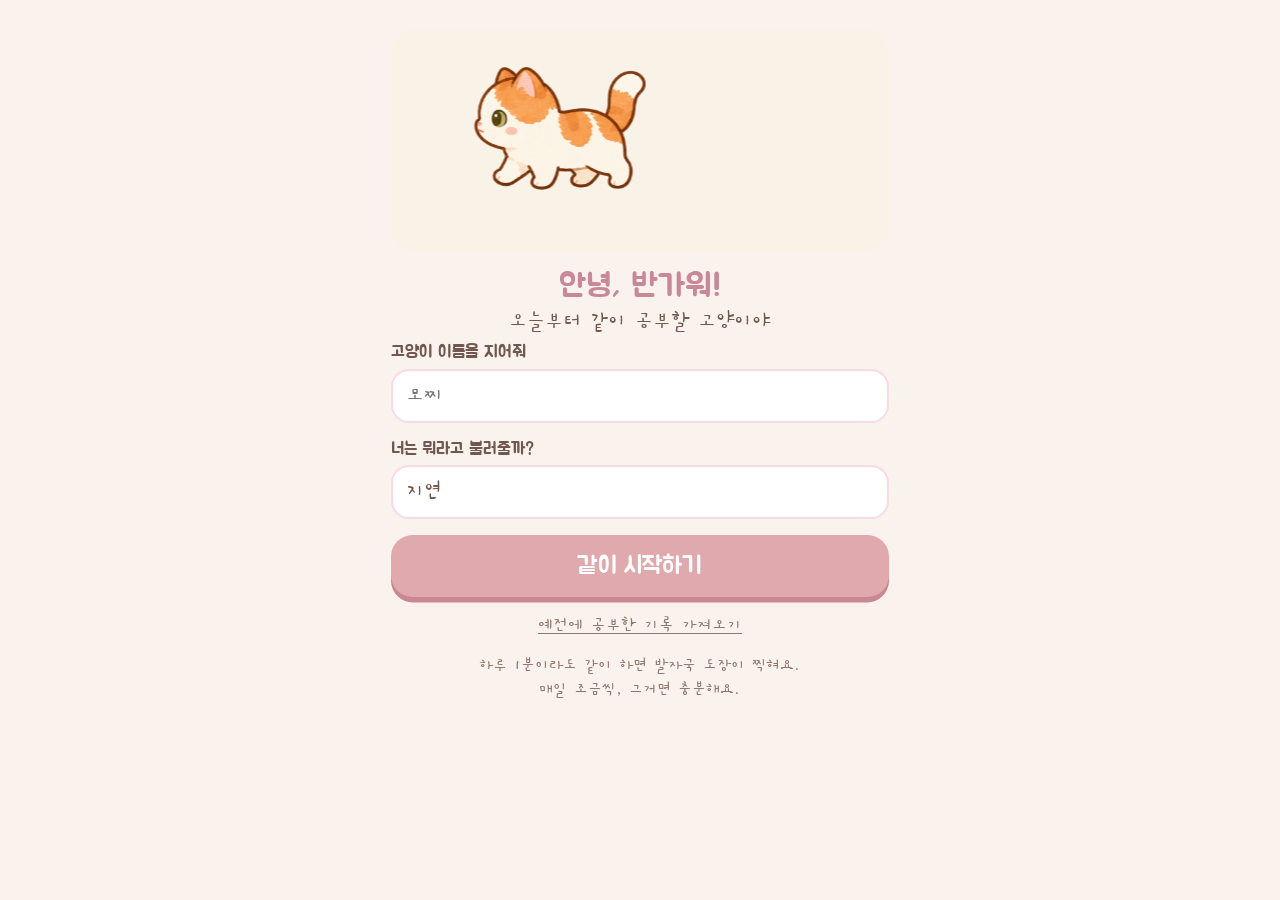
==== commit 845879b4: "Integrate decor shop and refine room presentation" ====
--- a/index.html
+++ b/index.html
@@ -625,7 +625,7 @@
   #decoStage{height:clamp(170px,24dvh,212px)}
 }
 </style>
-<link rel="stylesheet" href="painted.css?v=20261006b">
+<link rel="stylesheet" href="painted.css?v=20261006c">
 </head>
 <body>
 <div id="app">
@@ -711,7 +711,7 @@
       <div class="dl"><div class="preview stage" id="decoStage"><div class="wall"></div><div class="floor"></div><div class="rug"></div></div></div>
       <div class="dr">
         <div id="decoBanner"></div>
-        <div class="seg" id="decoSeg"><button data-t="cat">고양이</button><button data-t="frame">액자</button><button data-t="room">방</button><button data-t="shop">상점</button></div>
+        <div class="seg" id="decoSeg"><button data-t="cat">고양이</button><button data-t="frame">액자</button><button data-t="room">방</button></div>
         <div id="decoBody"></div>
       </div>
     </div>
@@ -1576,7 +1576,7 @@
 const ICONLINE='stroke="#5a4646" stroke-width="1.8" stroke-linejoin="round" stroke-linecap="round"';
 function badgeIcon(id){return paintedAccessoryIcon(id);}
 const LOCKICON='<svg viewBox="0 0 24 24"><rect x="5" y="11" width="14" height="9" rx="3" fill="#fff" stroke="#8b93ad" stroke-width="1.8"/><path d="M8 11V8a4 4 0 0 1 8 0v3" fill="none" stroke="#8b93ad" stroke-width="1.8" stroke-linecap="round"/></svg>';
-/* ---------- 꾸미기 탭: 고양이 / 액자 / 방 / 상점 ---------- */
+/* ---------- 꾸미기 탭: 고양이 / 액자 / 방 ---------- */
 let decoTab='cat';
 const daysN=()=>studyDays().length;
 const accOwned=a=>a.need!=null?daysN()>=a.need:S.bought.includes(a.id);
@@ -1595,7 +1595,7 @@
   $('#decoBanner').innerHTML=seasonFree().map(({k,it})=>`<div class="banner"><div class="bi">${k==='item'?it.svg:PACC[it.id]}</div><div><b>${THEME_BY[it.theme].n} 무료 선물</b><span>${it.n}</span></div><button class="btn sub" data-fk="${k}" data-fid="${it.id}" style="color:#fff">받기</button></div>`).join('');
   $('#decoBanner').querySelectorAll('[data-fk]').forEach(b=>b.onclick=()=>buyItem(b.dataset.fk,LOOK[b.dataset.fk](b.dataset.fid),true));
   $('#decoSeg').querySelectorAll('button').forEach(b=>{b.classList.toggle('on',b.dataset.t===decoTab);b.onclick=()=>{decoTab=b.dataset.t;renderDeco()}});
-  ({cat:tabCat,frame:tabFrame,room:tabRoom,shop:tabShop})[decoTab]();
+  ({cat:tabCat,frame:tabFrame,room:tabRoom})[decoTab]();
 }
 function tabCat(){
   const themes=[['basic','기본 고양이'],['halloween','할로윈 고양이'],['chuseok','한가위 고양이'],['seollal','설날 고양이'],['christmas','크리스마스 고양이'],['spring','벚꽃 고양이']];
@@ -1607,23 +1607,34 @@
   $('#looks').querySelectorAll('button').forEach(b=>b.onclick=()=>{S.look=b.dataset.l;save();[homeCat,focusCat,decoCat].forEach(c=>c.setMood(c.mood));renderDeco()});
 }
 const frameSwatch=f=>`<div class="fsw" style="${frameStyle(f)}"><div class="fsi"></div></div>`;
-const roomSwatch=r=>`<div class="swr" style="--room-preview:url('${roomArtPath(r.id,roomLevel(r.id))}')"></div>`;
+const roomSwatch=(r,preview=false)=>`<div class="swr" style="--room-preview:url('${roomArtPath(r.id,preview?5:roomLevel(r.id))}')"></div>`;
+const decoBalance=()=>`<div class="bal"><svg viewBox="0 0 24 24"><use href="#i-churu"/></svg><span>츄르 ${S.churu}개</span></div>`;
+const buyableCard=(kind,it)=>{
+  return `<button class="roomb ${kind==='frame'?'fr':''}" data-buy-${kind}="${it.id}">${kind==='frame'?frameSwatch(it):roomSwatch(it,true)}<span class="rn">${it.n}</span><div class="need"><span class="cost"><svg viewBox="0 0 24 24"><use href="#i-churu"/></svg>${it.cost}</span>${kind==='room'?'<small>완성 모습 미리보기</small>':''}</div></button>`;
+};
 function tabFrame(){
-  $('#decoBody').innerHTML=`<h3>내 액자 <span class="note">— 모양이 다른 액자는 상점에서</span></h3>${S.look!=='photo'?'<p class="note" style="margin:-4px 0 10px">액자는 사진 냥이 모습일 때 보여요</p>':''}<div class="rooms" id="frs"></div>`;
+  const available=FRAMES.filter(f=>!frameOwned(f));
+  $('#decoBody').innerHTML=`<div class="shopbar"><h3 style="margin:0">액자</h3>${decoBalance()}</div>${S.look!=='photo'?'<p class="note" style="margin:0 0 12px">액자는 사진 냥이 모습일 때 보여요.</p>':''}
+    <h3>내 액자</h3><div class="rooms" id="frs"></div>
+    ${available.length?`<details class="deco-more"><summary>새 액자 구경하고 구매하기 <span>${available.length}종</span></summary><div class="rooms" id="frameStore">${available.map(f=>buyableCard('frame',f)).join('')}</div></details>`:''}`;
   $('#frs').innerHTML=FRAMES.filter(frameOwned).map(f=>{const on=S.frame===f.id;
     return `<button class="roomb fr ${on?'on':''}" data-f="${f.id}">${frameSwatch(f)}<span class="rn">${f.n}</span><div class="need">${on?'적용 중':'눌러서 적용'}</div></button>`}).join('');
   $('#frs').querySelectorAll('.roomb').forEach(b=>b.onclick=()=>{S.frame=b.dataset.f;applyFrame();afterDeco();decoCat.hearts(3);decoCat.face('pet',1000)});
+  $('#frameStore')?.querySelectorAll('[data-buy-frame]').forEach(b=>b.onclick=()=>buySheet('frame',FRAMES.find(f=>f.id===b.dataset.buyFrame),false));
 }
 function tabRoom(){
   const level=roomLevel(),next=level+1,rm=ROOMS.find(r=>r.id===S.room)||ROOMS[0];
-  $('#decoBody').innerHTML=`<p class="note" style="margin:0 0 14px">빈 방에서 시작해, 같은 그림에 물품이 하나씩 늘어나는 5단계 방이에요. 배치는 그림에 포함되어 있어요.</p><h3>방 테마</h3><div class="rooms" id="rms"></div>
+  const available=ROOMS.filter(r=>!roomOwned(r));
+  $('#decoBody').innerHTML=`<div class="shopbar"><h3 style="margin:0">방</h3>${decoBalance()}</div><p class="note" style="margin:0 0 14px">테마를 고른 뒤 빈 방부터 5단계까지 채워요. 물품은 방 그림에 포함돼요.</p><h3>내 방</h3><div class="rooms" id="rms"></div>
     <h3 style="margin-top:18px">${rm.n} · ${level}/5단계</h3><div class="room-levels" id="roomLevels"></div>
-    ${next<=5?`<button class="btn room-upgrade" id="roomUpgrade">${next}단계로 업그레이드 · 츄르 ${ROOM_LEVEL_COST[next]}개</button>`:'<p class="note">완성된 방이에요!</p>'}`;
+    ${next<=5?`<button class="btn room-upgrade" id="roomUpgrade">${next}단계로 업그레이드 · 츄르 ${ROOM_LEVEL_COST[next]}개</button>`:'<p class="note">완성된 방이에요!</p>'}
+    ${available.length?`<h3 style="margin-top:22px">새 방 테마</h3><p class="note">완성 모습을 미리 볼 수 있어요. 구매하면 빈 방에서 시작해요.</p><div class="rooms" id="roomStore">${available.map(r=>buyableCard('room',r)).join('')}</div>`:''}`;
   $('#rms').innerHTML=ROOMS.filter(roomOwned).map(r=>{const on=S.room===r.id;
     return `<button class="roomb ${on?'on':''}" data-r="${r.id}">${roomSwatch(r)}<span class="rn">${r.n}</span><div class="need">${on?'적용 중':'눌러서 적용'}</div></button>`}).join('');
   $('#rms').querySelectorAll('.roomb').forEach(b=>b.onclick=()=>{S.room=b.dataset.r;applyRoom();afterDeco();decoCat.hearts(3);decoCat.face('pet',1000)});
   $('#roomLevels').innerHTML=Array.from({length:6},(_,step)=>`<div class="room-level ${step===level?'on':''}"><div class="room-level-art" style="background-image:url('${roomArtPath(rm.id,step)}')"></div><b>${step===0?'빈 방':step+'단계'}</b><small>${step<=level?'보유 중':step===next?'다음 업그레이드':'잠겨 있어요'}</small></div>`).join('');
   if(next<=5)$('#roomUpgrade').onclick=()=>buyRoomUpgrade(rm,next);
+  $('#roomStore')?.querySelectorAll('[data-buy-room]').forEach(b=>b.onclick=()=>buySheet('room',ROOMS.find(r=>r.id===b.dataset.buyRoom),false));
 }
 function buyRoomUpgrade(rm,step){
   if(S.room!==rm.id||roomLevel(rm.id)+1!==step)return;
@@ -1637,46 +1648,13 @@
     closeModal();applyRoom();afterDeco();decoCat.hearts(5);toast(`${rm.n} ${step}단계가 되었어요!`);
   };
 }
-/* 상점: 테마별로 방·가구·장식·액자를 한자리에. 지금 철인 테마가 맨 앞. */
-function shopSections(){
-  const order=['study','play'],late=['deco','frame','color'];
-  const now=THEMES.filter(t=>inSeason(t)),rest=THEMES.filter(t=>t.season&&!inSeason(t));
-  return [...now,...THEMES.filter(t=>order.includes(t.id)),...THEMES.filter(t=>late.includes(t.id)),...rest];
-}
-function shopTile(k,it){
-  const own=ownedBy(k,it),free=!own&&seasonGiftAvailable(it),can=free||S.churu>=it.cost;
-  const foot=own?'보유 중':free?'<span class="cost free">이번 철 무료</span>':`<span class="cost"><svg viewBox="0 0 24 24"><use href="#i-churu"/></svg>${it.cost}</span>`;
-  const cls=own?'':('buy '+(can?'':'cant'));
-  if(k==='room')return `<button class="roomb ${own?'':(can?'':'cant')}" data-k="room" data-id="${it.id}">${roomSwatch(it)}<span class="rn">${it.n}</span><div class="need">${foot}</div></button>`;
-  if(k==='frame')return `<button class="roomb fr ${own?'':(can?'':'cant')}" data-k="frame" data-id="${it.id}">${frameSwatch(it)}<span class="rn">${it.n}</span><div class="need">${foot}</div></button>`;
-  const icon=k==='item'?`<div class="accplate ri-plate" style="--pc:#fff5f8">${it.svg}</div>`:`<div class="accplate">${badgeIcon(it.id)}</div>`;
-  const sub=k==='item'?RM_SLOT_N[it.slot]:slotLabel(it.slot);
-  return `<button class="accb ${cls}" data-k="${k}" data-id="${it.id}" style="--pc:${it.pc||'#fff2cf'}">${icon}${it.n}<div class="need">${foot}</div><div class="need slotn">${sub}</div></button>`;
-}
-function tabShop(){
-  const secs=shopSections();
-  const built=secs.map(th=>{
-    const tiles=[...ROOMS.filter(r=>r.theme===th.id&&r.cost>0).map(r=>shopTile('room',r)),
-      ...SHOP_ACC.filter(a=>a.theme===th.id).map(a=>shopTile('acc',a)),
-      ...FRAMES.filter(f=>f.theme===th.id&&f.cost>0).map(f=>shopTile('frame',f))];
-    if(!tiles.length)return null;
-    return {th,html:`<h3 class="shh" id="sh-${th.id}">${th.n}${inSeason(th)?' <em>지금 시즌</em>':th.season?` <span class="note" style="font-size:13px">${th.season[0][0].slice(5).replace('-','/')}쯤</span>`:''}</h3><div class="accs">${tiles.join('')}</div>`}}).filter(Boolean);
-  const body=built.map(b=>b.html).join('');
-  $('#decoBody').innerHTML=`<div class="shopbar"><h3 style="margin:0">상점</h3><div class="bal"><svg viewBox="0 0 24 24"><use href="#i-churu"/></svg><span>${S.churu}</span></div></div>
-    <div class="thnav">${built.map(({th:t})=>`<button class="${inSeason(t)?'now':''}" data-th="${t.id}">${t.n}</button>`).join('')}</div>${body}`;
-  $('#decoBody').querySelectorAll('.thnav button').forEach(b=>b.onclick=()=>{const e=document.getElementById('sh-'+b.dataset.th);e&&e.scrollIntoView({behavior:'smooth',block:'start'})});
-  $('#decoBody').querySelectorAll('[data-k]').forEach(b=>b.onclick=()=>{
-    const k=b.dataset.k,it=LOOK[k](b.dataset.id);
-    if(ownedBy(k,it)){decoTab={acc:'cat',frame:'frame',room:'room',item:'room'}[k];renderDeco();toast(it.n+' — 이미 있어요. 여기서 바꿔요');return}
-    buySheet(k,it,!!seasonGiftAvailable(it))});
-}
-/* 상점은 누르자마자 사지 않는다: 미리보기 → '구매하기'를 한 번 더 눌러야 산다.
+/* 액자·방 목록에서 누르자마자 사지 않는다: 미리보기 → '구매하기'를 한 번 더 눌러야 산다.
    (2026-09-28 지연 피드백 — 액자 미리 보려고 눌렀다가 12츄르가 바로 나감) */
 function previewHTML(kind,it){
   const rm=kind==='room'?it:(ROOMS.find(x=>x.id===S.room)||ROOMS[0]);
   const fr=kind==='frame'?it:(FRAMES.find(x=>x.id===S.frame)||FRAMES[0]);
   const photo=S.look==='photo'||kind==='frame';
-  const vars=`--room-art:url('${roomArtPath(rm.id,roomLevel(rm.id))}');--room-wall:${rm.wall};--room-floor1:${rm.f1};--room-floor2:${rm.f2};--room-border:${rm.bd};--room-rug:${rm.rug};${frameStyle(fr)}`;
+  const vars=`--room-art:url('${roomArtPath(rm.id,kind==='room'&&!roomOwned(rm)?5:roomLevel(rm.id))}');--room-wall:${rm.wall};--room-floor1:${rm.f1};--room-floor2:${rm.f2};--room-border:${rm.bd};--room-rug:${rm.rug};${frameStyle(fr)}`;
   const cat=photo?stickerHTML('happy'):catSVG().replace('class="cat painted-cat"','class="cat painted-cat happyface"');
   return `<div class="stage bpv" style="${vars}"><div class="wall"></div><div class="floor"></div><div class="rug"></div>
     <div class="bpcat ${photo?'photo':''}">${cat}</div></div>`;
@@ -1689,6 +1667,7 @@
     <div class="bpcost"><svg viewBox="0 0 24 24"><use href="#i-churu"/></svg>${free?'무료 선물':cost}</div>
     <p class="note" style="margin:10px 0 0">${free?'이번 철에만 무료로 받아요':can?`지금 츄르 ${S.churu}개 → 사고 나면 ${S.churu-cost}개`:`츄르가 ${cost-S.churu}개 모자라요. 조금만 더 모아 봐요!`}</p>
     ${note?`<p class="note" style="margin:4px 0 0">${note}</p>`:''}
+    ${kind==='room'?'<p class="note" style="margin:4px 0 0">완성 모습 미리보기예요. 구매 후에는 빈 방 0단계부터 채워요.</p>':''}
     ${kind==='frame'&&S.look!=='photo'?'<p class="note" style="margin:4px 0 0">액자는 사진 냥이 모습일 때 보여요</p>':''}
     ${kind==='acc'&&S.look!=='photo'&&!DRAW_ACC.includes(it.id)?'<p class="note" style="margin:4px 0 0">이 장식은 사진 냥이 모습일 때 보여요</p>':''}
     ${can?`<div class="row" style="margin-top:16px"><button class="btn sub ghost" id="bp-no">${free?'나중에':'안 살래요'}</button><button class="btn sub" id="bp-yes" style="color:#fff">${free?'받기':'구매하기'}</button></div>`
--- a/painted.css
+++ b/painted.css
@@ -1,23 +1,23 @@
 /* Real illustration assets, shared by the room, shop and purchase preview. */
-.stage{background:#faf0dc var(--room-art,url('assets/painted/empty-room.png')) center/100% 100% no-repeat!important;isolation:isolate}
+.stage{background:#faf0dc var(--room-art,url('assets/painted/empty-room.png')) center/cover no-repeat!important;isolation:isolate}
 .stage::before{display:none}
 .stage .wall,.stage .floor,.stage .rug{display:none}
-#homeStage{height:clamp(300px,70vw,400px);margin:10px -16px 8px;border-radius:22px}
-#decoStage{height:clamp(300px,70vw,380px)}
-.stage.bpv{height:320px}
+#homeStage{height:auto;aspect-ratio:3/2;margin:10px -16px 8px;border-radius:22px}
+#decoStage{height:auto;aspect-ratio:3/2}
+.stage.bpv{height:auto;aspect-ratio:3/2}
 .painted-asset{overflow:hidden!important;display:block;width:100%;height:auto}
 .rmwrap{z-index:1}
 .ri-wallA{left:5%;top:7%}.ri-wallB{right:5%;top:7%}
 .ri-floorL{left:4%;bottom:5%}.ri-floorR{right:4%;bottom:5%}
 .ri-floorC{bottom:2%;z-index:0}
-.catwrap{width:160px;height:160px;bottom:20px;z-index:2}
-#decoStage .catwrap{width:160px;height:160px;bottom:22px}
+.catwrap{width:160px;height:160px;bottom:25%;z-index:2}
+#decoStage .catwrap{width:160px;height:160px;bottom:25%}
 #focus{overflow-y:auto}
-#focus .stage{flex:none;aspect-ratio:4/3;height:auto;min-height:0;max-width:760px;border-radius:22px}
+#focus .stage{flex:none;aspect-ratio:3/2;height:auto;min-height:0;max-width:760px;border-radius:22px}
 #focus .ring{flex:none}
 .bpcat{width:150px;height:150px;margin-left:-75px;bottom:18px;z-index:2}
 .mini{width:140px;height:140px}
-.bubble{bottom:195px;z-index:4}
+.bubble{bottom:calc(25% + 150px);z-index:4}
 .painted-cat .paint-pose{display:none}
 .painted-cat .paint-idle{display:inline}
 .painted-cat .paint-idle .paint-art,.painted-cat .paint-happy .paint-art{transform:scale(.83);transform-origin:100px 200px}
@@ -45,20 +45,28 @@
 .room-levels{display:grid;grid-template-columns:repeat(auto-fit,minmax(145px,1fr));gap:10px;margin:12px 0 16px}
 .room-level{border:2px solid #f1dce2;border-radius:16px;overflow:hidden;background:#fff;text-align:center;padding-bottom:8px}
 .room-level.on{border-color:#dba2ac}
-.room-level-art{width:100%;aspect-ratio:4/3;background:#f8f2e7 center/100% 100% no-repeat}
+.room-level-art{width:100%;aspect-ratio:3/2;background:#f8f2e7 center/cover no-repeat}
 .room-level b,.room-level small{display:block;font-family:'Jua',sans-serif}.room-level b{font-size:15px;margin-top:5px}.room-level small{font-size:12px;color:#a28c8d}
 .room-upgrade{width:100%;max-width:440px}
+.deco-more{margin-top:18px;border:2px solid #f1dce2;border-radius:17px;background:#fff;overflow:hidden}
+.deco-more summary{cursor:pointer;list-style:none;padding:15px 16px;font-family:'Jua',sans-serif;font-size:17px;color:#70584f;display:flex;justify-content:space-between;gap:8px}
+.deco-more summary::-webkit-details-marker{display:none}
+.deco-more summary span{font-size:13px;color:#a28c8d}
+.deco-more[open] .rooms{padding:0 12px 12px;margin:0}
+.roomb .need small{display:block;font-size:11px;color:#a28c8d;margin-top:3px}
+#rms,#frs{grid-template-columns:repeat(auto-fill,minmax(min(180px,100%),220px))}
 .rchip .painted-asset{width:48px;height:48px;object-fit:contain}
 .banner .painted-asset{width:52px;max-height:60px}
-.swr,.roomb .swr{background:var(--room-preview,url('assets/painted/empty-room.png')) center/100% 100% no-repeat}
+.swr,.roomb .swr{height:auto;aspect-ratio:3/2;background:var(--room-preview,url('assets/painted/empty-room.png')) center/cover no-repeat}
 @media(min-width:900px){
-  #homeStage{height:clamp(400px,calc(100vh / var(--zm) - 90px),560px);margin:0}
-  #decoStage{height:340px}
-  #focus.on{display:grid;grid-template-columns:minmax(240px,300px) minmax(0,980px);grid-template-rows:auto auto 1fr auto;column-gap:28px;justify-content:center;justify-items:center;align-items:center}
+  #app{max-width:1200px}
+  #homeStage{height:auto;aspect-ratio:3/2;margin:0}
+  #decoStage{height:auto;aspect-ratio:3/2}
+  #focus.on{display:grid;grid-template-columns:minmax(240px,300px) minmax(0,980px);grid-template-rows:auto auto minmax(0,1fr) auto;column-gap:28px;justify-content:center;justify-items:center;align-items:center}
   #focus .fsub{grid-column:1;grid-row:1;align-self:end}
   #focus .ring{grid-column:1;grid-row:2;margin:12px 0}
   #focus .fline{grid-column:1;grid-row:3;align-self:start;max-width:300px}
-  #focus .stage{grid-column:2;grid-row:1/4;width:min(100%,980px,calc((100vh - 150px) * 1.333333));max-width:980px;max-height:none;align-self:center}
+  #focus .stage{grid-column:2;grid-row:1/4;width:min(100%,980px,calc((100dvh - 210px) * 1.5));max-width:980px;max-height:none;align-self:center}
   #focus .calmwrap{grid-column:2;grid-row:1/4}
   #focus .fbtns{grid-column:1/-1;grid-row:4;max-width:520px;margin-top:12px}
 }
@@ -69,11 +77,12 @@
   #focus .stage{width:100%;max-height:none}
   #focus .fbtns{margin-top:12px}
 }
+#focus .fbtns{position:sticky;bottom:0;z-index:8;padding:8px 0;background:var(--bg)}
 @media(prefers-reduced-motion:reduce){.painted-cat .paint-pose{animation:none!important}}
 
 /* The decoration panel must fit inside its desktop column at every zoom level. */
 @media(min-width:900px){
-  .decogrid{grid-template-columns:minmax(0,340px) minmax(0,1fr);max-width:100%}
+  .decogrid{grid-template-columns:minmax(0,54%) minmax(0,1fr);max-width:100%}
   .decogrid>*,#decoBody,#slots{min-width:0}
   .rooms{grid-template-columns:repeat(auto-fit,minmax(min(150px,100%),1fr))}
   #decoBody .note{overflow-wrap:anywhere}
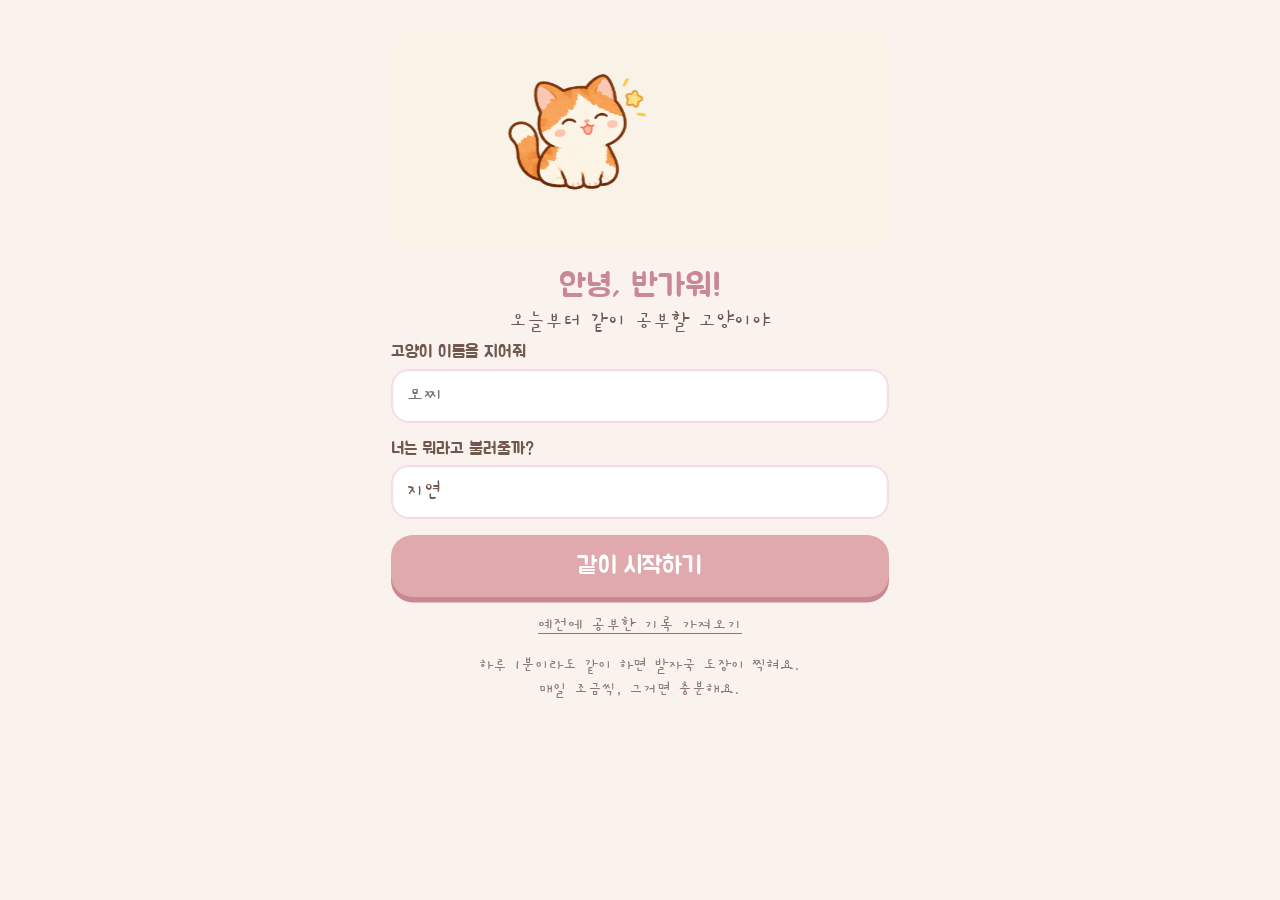
==== commit adfe6487: "Simplify mock exam record labels" ====
--- a/index.html
+++ b/index.html
@@ -334,11 +334,10 @@
 .mockgrp{margin-bottom:12px}
 .mockgrp:last-child{margin-bottom:0}
 .mockhd{font-family:'Jua';font-size:15px;color:var(--soft);margin-bottom:2px}
-.mockrow{display:flex;align-items:baseline;flex-wrap:wrap;gap:4px 8px;padding:8px 0;border-bottom:1px dashed #f6dce4;font-size:16px}
+.mockrow{display:block;padding:12px 0;border-bottom:1px dashed #f6dce4;font-size:18px;line-height:1.5;word-break:keep-all}
 .mockrow:last-child{border-bottom:0}
-.mockrow>span:first-child{color:var(--soft);width:30px}
-.mockrow>span.mockn{width:auto;color:#fff}
-.mockrow b{font-family:'Jua';font-weight:400;font-size:19px;color:var(--pink-d)}
+.mockrow>span:first-child{color:var(--soft)}
+.mockgrade-strong{font-family:system-ui,sans-serif;font-weight:800;color:var(--ink)}
 .mockd{font-family:'Jua';font-size:13px;color:var(--soft);background:#f7f0f2;border-radius:8px;padding:1px 7px}
 .mockd.up{color:#3fa585;background:#e7f7f0}
 .mockd.down{color:var(--pink-d);background:#ffe3ea}
@@ -812,7 +811,7 @@
 <script src="record-safety.js?v=20261006b"></script>
 <script src="deco.js?v=20261004a"></script>
 <script src="painted.js?v=20261006b"></script>
-<script src="samun.js?v=20261005h"></script>   <!-- 버전 표시: index.html과 samun.js가 서로 다른 시점 것으로 섞이지 않게 -->
+<script src="samun.js?v=20261006e"></script>   <!-- 버전 표시: index.html과 samun.js가 서로 다른 시점 것으로 섞이지 않게 -->
 <script>
 'use strict';
 /* =========================================================
